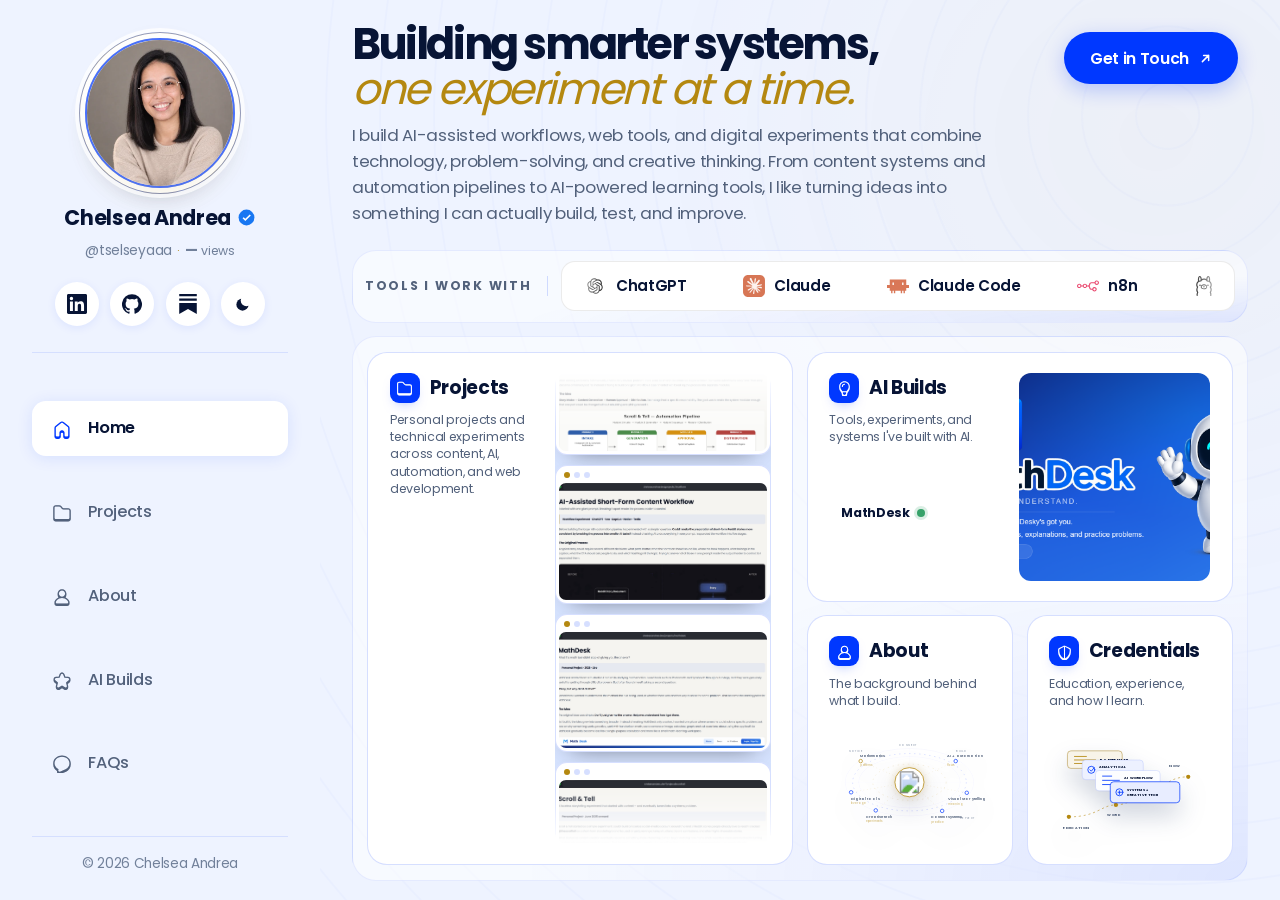
==== index.html @ 1cd8e9f7 "Polish portfolio motion, frame, and page-view counter" ====
<!DOCTYPE html>
<html lang="en" data-theme="light">
<head>
<meta charset="UTF-8" />
<meta name="viewport" content="width=device-width, initial-scale=1.0, viewport-fit=cover" />
<title>Chelsea Andrea Dominguez — AI Workflow Designer</title>
<meta name="description" content="AI Workflow Designer building AI workflows, n8n automation, content systems, and personal software projects." />
<meta name="author" content="Chelsea Andrea Dominguez" />
<link rel="canonical" href="https://tselseya.github.io/chelseaandrea-dominguez/" />
<meta property="og:title" content="Chelsea Andrea Dominguez — AI Workflow Designer" />
<meta property="og:description" content="AI workflows, n8n automation, content systems, and personal software projects by Chelsea Andrea Dominguez." />
<meta property="og:type" content="website" />
<meta property="og:url" content="https://tselseya.github.io/chelseaandrea-dominguez/" />
<meta property="og:site_name" content="Chelsea Andrea Dominguez" />
<meta property="og:image" content="https://tselseya.github.io/chelseaandrea-dominguez/preview.jpg" />
<meta property="og:image:alt" content="Chelsea Andrea Dominguez — AI Workflow Designer" />
<meta property="og:image:type" content="image/jpeg" />
<meta property="og:image:width" content="1200" />
<meta property="og:image:height" content="630" />
<meta name="twitter:card" content="summary_large_image" />
<meta name="twitter:title" content="Chelsea Andrea Dominguez — AI Workflow Designer" />
<meta name="twitter:description" content="AI workflows, n8n automation, content systems, and personal software projects by Chelsea Andrea Dominguez." />
<meta name="twitter:image" content="https://tselseya.github.io/chelseaandrea-dominguez/preview.jpg" />
<meta name="twitter:image:alt" content="Chelsea Andrea Dominguez — AI Workflow Designer" />
<link rel="icon" href="favicon.png" />
<link rel="apple-touch-icon" href="favicon.png" />

<script>
(function(){try{var t=localStorage.getItem('portfolio-theme');if(t==='dark'||t==='light'){document.documentElement.setAttribute('data-theme',t);}}catch(e){}})();
</script>

<script src="https://cdn.jsdelivr.net/npm/gsap@3.13.0/dist/gsap.min.js" async></script>

<style>
@font-face{font-family:'Poppins';font-style:normal;font-weight:400;font-display:swap;src:url('./fonts/Poppins-Regular.woff2')format('woff2'),url('https://cdn.jsdelivr.net/gh/Tselseya/chelseaandrea-dominguez@main/fonts/Poppins-Regular.woff2')format('woff2')}
@font-face{font-family:'Poppins';font-style:normal;font-weight:500;font-display:swap;src:url('./fonts/Poppins-Medium.woff2')format('woff2'),url('https://cdn.jsdelivr.net/gh/Tselseya/chelseaandrea-dominguez@main/fonts/Poppins-Medium.woff2')format('woff2')}
@font-face{font-family:'Poppins';font-style:normal;font-weight:600;font-display:swap;src:url('./fonts/Poppins-SemiBold.woff2')format('woff2'),url('https://cdn.jsdelivr.net/gh/Tselseya/chelseaandrea-dominguez@main/fonts/Poppins-SemiBold.woff2')format('woff2')}
@font-face{font-family:'Poppins';font-style:normal;font-weight:700;font-display:swap;src:url('./fonts/Poppins-Bold.woff2')format('woff2'),url('https://cdn.jsdelivr.net/gh/Tselseya/chelseaandrea-dominguez@main/fonts/Poppins-Bold.woff2')format('woff2')}

:root{
  --bg:#070b14;--surface:#0b1120;--surface2:#111c32;--surface3:#182238;
  --text:#edf0f6;--muted:rgba(237,240,246,.66);--dim:rgba(237,240,246,.42);
  --border:rgba(214,227,255,.18);--border-strong:rgba(214,227,255,.24);
  --accent:#0038ff;--accent2:#d4af37;--powder:#d6e3ff;
  --verified:#1877F2;
  --radius:20px;--ease:cubic-bezier(.22,1,.36,1);
  --chrome-bg:#1c1f26;--chrome-border:rgba(255,255,255,.08);
  --outer-bg:rgba(214,227,255,.028);--outer-border:rgba(214,227,255,.09);
  --sidebar-width:320px;
  --sidebar-divider:rgba(214,227,255,.10);
  --sidebar-active-bg:var(--surface3);
  --sidebar-active-shadow:0 2px 12px rgba(0,0,0,.35);
  --sidebar-icon-color:var(--muted);
  --social-btn-bg:var(--surface2);
  --social-btn-shadow:0 2px 8px rgba(0,0,0,.25);
  --card-hover-shadow:0 24px 60px -22px rgba(0,0,0,.6), 0 8px 24px -12px rgba(0,0,0,.4);
  --frame-tint:radial-gradient(ellipse 120% 95% at 100% 100%, rgba(0,56,255,.20), transparent 68%);
  --label-color:var(--powder);
}
[data-theme="light"]{
  --bg:#eef3ff;--surface:#fff;--surface2:#d6e3ff;--surface3:#e6ecff;
  --text:#071435;--muted:#52617b;--dim:#71809a;
  --border:rgba(0,56,255,.16);--border-strong:rgba(0,56,255,.24);
  --accent:#0038ff;--accent2:#b48810;
  --chrome-bg:#e8e8ec;--chrome-border:rgba(0,0,0,.08);
  --outer-bg:rgba(255,255,255,.55);--outer-border:rgba(0,56,255,.08);
  --sidebar-divider:rgba(0,56,255,.10);
  --sidebar-active-bg:#ffffff;
  --sidebar-active-shadow:0 2px 16px rgba(0,56,255,.10);
  --social-btn-bg:#ffffff;
  --social-btn-shadow:0 2px 10px rgba(0,56,255,.08);
  --card-hover-shadow:0 24px 60px -22px rgba(0,56,255,.22), 0 8px 24px -12px rgba(0,56,255,.12);
  --frame-tint:radial-gradient(ellipse 120% 95% at 100% 100%, rgba(0,56,255,.10), transparent 68%);
  --label-color:var(--accent2);
}
*{margin:0;padding:0;box-sizing:border-box}
html{font-size:16px;scroll-behavior:smooth}
body{font-family:'Poppins',system-ui,sans-serif;background:var(--bg);color:var(--text);line-height:1.6;display:flex;min-height:100dvh;overflow:hidden;letter-spacing:-.02em;font-size:1rem}

.slab__1{opacity:1}
.slab__2{opacity:.32}

@keyframes page-fadein { from { opacity: 0 } to { opacity: 1 } }
body { animation: page-fadein .22s cubic-bezier(.22,1,.36,1) both; }

::view-transition-old(root),::view-transition-new(root){animation:none;mix-blend-mode:normal}
::view-transition-old(root){z-index:1}
::view-transition-new(root){z-index:2}
html[data-theme-sweep]::view-transition-new(root){animation:theme-sweep 1.2s cubic-bezier(.55,0,.15,1) both}
@keyframes theme-sweep{
  from{clip-path:circle(0px at var(--sweep-x,50%) var(--sweep-y,50%))}
  to{clip-path:circle(var(--sweep-r,150vmax) at var(--sweep-x,50%) var(--sweep-y,50%))}
}

.cursor-ring{position:fixed;top:0;left:0;width:36px;height:36px;display:block;border:1.5px solid #fff;border-radius:50%;background:transparent!important;mix-blend-mode:difference;pointer-events:none;z-index:9999;opacity:0;will-change:transform}
@media (hover:none),(pointer:coarse){.cursor-ring{display:none!important}}

[data-reveal]{opacity:0;transform:translateY(14px);transition:opacity .38s cubic-bezier(.22,1,.36,1),transform .38s cubic-bezier(.22,1,.36,1)}
[data-reveal].is-revealed{opacity:1;transform:none}

.outer-frame--page{position:relative}
.outer-frame--page::before,
.outer-frame--page::after{
  content:"";
  position:absolute;
  left:0;right:0;
  height:90px;
  pointer-events:none;
  z-index:8;
  opacity:0;
  transition:opacity .12s ease;
}
.outer-frame--page::before{
  top:1px;
  background:linear-gradient(to bottom, var(--bg) 0%, var(--bg) 22%, color-mix(in srgb, var(--bg) 70%, transparent) 60%, transparent 100%);
}
.outer-frame--page::after{
  bottom:1px;
  background:linear-gradient(to top, var(--bg) 0%, var(--bg) 22%, color-mix(in srgb, var(--bg) 70%, transparent) 60%, transparent 100%);
}
.outer-frame--page.has-top-fade::before{opacity:1}
.outer-frame--page.has-bottom-fade::after{opacity:1}

.bento__card:hover .bento__icon{transform:translateY(-2px) rotate(-4deg)}
.bento__arrow{position:absolute;top:14px;right:16px;color:var(--accent2);opacity:0;transform:translate(-4px,4px);transition:opacity .18s var(--ease),transform .45s cubic-bezier(.34,1.56,.64,1);pointer-events:none;z-index:2}
.bento__card:hover .bento__arrow{opacity:1;transform:none}

.ricon__whole{transform-box:fill-box;transform-origin:center;transition:transform .3s cubic-bezier(.34,1.56,.64,1)}
.sidebar-nav a:hover .ricon__whole{transform:translateY(-1.5px) rotate(-6deg) scale(1.08)}

.tg{display:block;overflow:hidden;transform:rotate(0);transition:transform .6s cubic-bezier(.34,1.56,.64,1)}
.tg__cut,.tg__disc,.tg__rays{transform-box:fill-box;transform-origin:center;transition:transform .6s cubic-bezier(.34,1.56,.64,1),opacity .3s var(--ease)}
.tg__cut{fill:var(--tg-bg,var(--surface));transform:translate(4.5px,-4.5px)}
.tg__rays{opacity:0;transform:rotate(-60deg) scale(.55)}
.tg[data-theme="dark"]{transform:rotate(90deg)}
.tg[data-theme="dark"] .tg__cut{transform:translate(16px,-16px)}
.tg[data-theme="dark"] .tg__disc{transform:scale(.66)}
.tg[data-theme="dark"] .tg__rays{opacity:1;transform:none}
.theme-toggle{--tg-bg:var(--surface)}

@keyframes marquee{from{transform:translateX(0)}to{transform:translateX(-50%)}}
@keyframes bento-drift-up{from{transform:translateY(0)}to{transform:translateY(-50%)}}
@keyframes galleryLTR{from{transform:translateX(calc(-50% - 1rem))}to{transform:translateX(0)}}

.bento__reel{overflow:hidden;border-radius:14px;-webkit-mask-image:linear-gradient(to bottom,transparent,#000 12%,#000 88%,transparent);mask-image:linear-gradient(to bottom,transparent,#000 12%,#000 88%,transparent)}
.bento__reel-track{display:flex;flex-direction:column;gap:10px;animation:bento-drift-up 22s linear infinite;animation-play-state:paused}
.bento__card:hover .bento__reel-track{animation-play-state:running}
.bento__shot{display:block;flex:none;padding:18px 4px 4px;border-radius:12px;overflow:hidden;position:relative;background:var(--surface);box-shadow:inset 0 0 0 1px var(--border),0 10px 24px -16px rgba(0,0,0,.6)}
.bento__shot::before{content:"";position:absolute;top:7px;left:9px;width:6px;height:6px;border-radius:50%;background:var(--accent2);box-shadow:10px 0 0 var(--border),20px 0 0 var(--border)}
.bento__shot img{display:block;width:100%;aspect-ratio:16/9;object-fit:cover;object-position:top;border-radius:7px}

.modal-browser-chrome{height:46px;display:flex;align-items:center;gap:12px;padding:0 12px 0 14px;background:var(--chrome-bg);border-bottom:1px solid var(--chrome-border);flex:0 0 auto}
.modal-traffic{display:flex;gap:8px;flex:0 0 auto}
.modal-traffic i{width:12px;height:12px;border-radius:50%;display:block;box-shadow:inset 0 0 0 1px rgba(0,0,0,.1)}
.modal-traffic i:nth-child(1){background:#ff5f57}
.modal-traffic i:nth-child(2){background:#febc2e}
.modal-traffic i:nth-child(3){background:#28c840}
.modal-url{flex:1 1 auto;min-width:0;padding:6px 18px;background:rgba(0,0,0,.05);border:1px solid var(--chrome-border);border-radius:8px;font-size:.86rem;color:var(--muted);text-align:center;white-space:nowrap;overflow:hidden;text-overflow:ellipsis;font-weight:500}
[data-theme="dark"] .modal-url{background:rgba(255,255,255,.06)}
.modal-external-btn,.modal-close--chrome{flex:0 0 auto;width:32px;height:32px;border-radius:50%;background:transparent;border:1px solid transparent;color:var(--muted);display:grid;place-items:center;cursor:pointer;padding:0;text-decoration:none;transition:background .2s var(--ease),transform .25s var(--ease),border-color .2s,color .2s}
.modal-external-btn:hover,.modal-close--chrome:hover{background:rgba(0,0,0,.08);color:var(--text);border-color:rgba(0,0,0,.08)}
[data-theme="dark"] .modal-external-btn:hover,[data-theme="dark"] .modal-close--chrome:hover{background:rgba(255,255,255,.08);color:var(--text);border-color:rgba(255,255,255,.08)}
.modal-external-btn svg,.modal-close--chrome svg{width:14px;height:14px;stroke:currentColor;stroke-width:2.2;fill:none;stroke-linecap:round;stroke-linejoin:round}
.modal-external-btn[hidden]{display:none}

.modal-close--floating{position:fixed;top:clamp(20px,2.4vw,40px);right:clamp(20px,2.4vw,40px);width:52px;height:52px;border-radius:50%;background:rgba(28,32,44,.85);border:1px solid rgba(255,255,255,.14);color:#fff;display:none;place-items:center;z-index:1002;cursor:pointer;backdrop-filter:blur(10px);-webkit-backdrop-filter:blur(10px);transition:background .25s,transform .25s var(--ease),border-color .25s;padding:0}
.modal-close--floating:hover{background:rgba(40,46,62,.95);transform:scale(1.06);border-color:rgba(255,255,255,.24)}
.modal-close--floating svg{width:22px;height:22px;stroke:currentColor;stroke-width:2.2;fill:none;stroke-linecap:round}
.modal-overlay.gallery-mode .modal-close--floating{display:grid}

.projects-hint{position:absolute;top:0;left:50%;transform:translate(-50%,-50%);z-index:3;display:inline-flex;align-items:center;gap:6px;padding:6px 14px 6px 10px;border-radius:999px;font-size:.72rem;font-weight:700;letter-spacing:.14em;text-transform:uppercase;color:var(--text);background:var(--surface);border:1px solid var(--border);box-shadow:0 8px 20px -12px rgba(0,0,0,.6),0 0 0 6px var(--bg);white-space:nowrap;pointer-events:none}
.projects-hint::before{content:"";width:8px;height:8px;border-radius:50%;background:var(--accent2);box-shadow:0 0 8px rgba(212,175,55,.6)}

@media (prefers-reduced-motion:reduce){
  *,*::before,*::after{animation-duration:.01ms!important;animation-iteration-count:1!important;transition-duration:.01ms!important}
  body{animation:none;opacity:1}
  [data-reveal]{opacity:1;transform:none}
  .cursor-ring{display:none!important}
  .bento__reel-track,.tools-marquee__track,.gallery-track{animation:none!important}
}
:root[data-perf="mid"] *,:root[data-perf="low"] *,
:root[data-perf="mid"] *::before,:root[data-perf="low"] *::before,
:root[data-perf="mid"] *::after,:root[data-perf="low"] *::after{backdrop-filter:none!important;-webkit-backdrop-filter:none!important}
:root[data-perf="low"] .cursor-ring{display:none!important}
:root[data-perf="low"] .bento__reel-track,
:root[data-perf="low"] .tools-marquee__track,
:root[data-perf="low"] .gallery-track{animation:none!important}

.sidebar{position:fixed;top:0;left:0;width:var(--sidebar-width);height:100dvh;padding:2.4rem 2rem 1.6rem;display:flex;flex-direction:column;z-index:100}
.sidebar-top{display:flex;flex-direction:column;align-items:stretch;flex:0 0 auto}
.sidebar-brand{display:flex;flex-direction:column;align-items:center;text-align:center;margin-bottom:1.4rem}
.sidebar-avatar{position:relative;width:150px;height:150px;border-radius:0;overflow:visible;background:none;display:grid;place-items:center;margin:0 0 .8rem;flex-shrink:0}
.sidebar-avatar .avatar-fallback{position:absolute;inset:0;display:grid;place-items:center;z-index:0;font-weight:800;color:var(--powder);font-size:2.2rem;background:linear-gradient(145deg,var(--accent),#001b91);border-radius:50%;opacity:.35}
.sidebar-avatar img{position:relative;z-index:1;width:100%;height:100%;object-fit:cover;object-position:center top;display:block;border-radius:50%;-webkit-mask-image:radial-gradient(circle at 50% 35%,#000 55%,transparent 92%);mask-image:radial-gradient(circle at 50% 35%,#000 55%,transparent 92%)}
.sidebar-brand-text{display:flex;flex-direction:column;align-items:center;gap:.2rem}
.sidebar-name{font-size:1.3rem;font-weight:700;color:var(--text);display:inline-flex;align-items:center;gap:.35rem}
.sidebar-meta{display:block;font-size:.92rem;color:var(--dim);margin-top:.2rem}
.verified-badge{width:19px;height:19px;display:inline-block;vertical-align:-2px;flex-shrink:0}
.sidebar-social{display:flex;justify-content:center;align-items:center;gap:.7rem;margin-top:0;flex-wrap:wrap}
.sidebar-social a,.theme-toggle{color:var(--text);display:inline-flex;align-items:center;justify-content:center;width:44px;height:44px;border-radius:50%;background:var(--social-btn-bg);border:none;box-shadow:var(--social-btn-shadow);cursor:pointer;transition:transform .25s var(--ease),background .35s,box-shadow .35s,color .25s}
.sidebar-social a:hover,.theme-toggle:hover{transform:translateY(-3px);color:var(--accent);box-shadow:0 4px 14px rgba(0,56,255,.15)}
.account-icon{width:20px;height:20px;display:block}
.sidebar-divider{height:1px;background:var(--sidebar-divider);margin:1.6rem 0 1.2rem;border:none;width:100%}
.sidebar-nav{flex:1 1 auto;display:flex;flex-direction:column;min-height:0;padding:0}
.sidebar-nav ul{list-style:none;display:flex;flex-direction:column;justify-content:space-evenly;flex:1;min-height:0;gap:0;margin:0;padding:0}
.sidebar-nav a{display:flex;align-items:center;gap:.95rem;padding:.9rem 1.2rem;border-radius:14px;font-size:1.02rem;font-weight:500;color:var(--muted);text-decoration:none;cursor:pointer;transition:background .25s,color .25s,box-shadow .25s,transform .25s}
.sidebar-nav a:hover{color:var(--text);background:rgba(128,128,128,.06);transform:translateX(2px)}
.sidebar-nav a.active{background:var(--sidebar-active-bg);color:var(--text);box-shadow:var(--sidebar-active-shadow);font-weight:600}
.sidebar-nav a.active .nav-icon{color:var(--accent)}
.sidebar-nav .nav-icon{width:22px;height:22px;display:inline-flex;align-items:center;justify-content:center;flex-shrink:0;color:var(--sidebar-icon-color);transition:color .25s}
.sidebar-nav .nav-icon svg{width:20px;height:20px;display:block;fill:currentColor;stroke:none}
.sidebar-footer{flex:0 0 auto;font-size:.85rem;color:var(--dim);text-align:center;padding-top:1rem;border-top:1px solid var(--sidebar-divider);margin-top:1rem}

.main{margin-left:var(--sidebar-width);flex:1;height:100dvh;overflow:hidden;padding:1.4rem 2rem 1.2rem;display:flex;flex-direction:column;position:relative;background:var(--bg)}
.page{display:none;flex:1;min-height:0;overflow-y:auto;scrollbar-width:none}
.page::-webkit-scrollbar{display:none}
.page.active{display:block;animation:pageIn .5s var(--ease)}
@keyframes pageIn{from{opacity:0;transform:translateY(14px)}to{opacity:1;transform:none}}
.hero-cta{position:fixed;top:2rem;right:2.6rem;z-index:150;display:inline-flex;align-items:center;gap:.55rem;padding:.85rem 1.6rem;border-radius:999px;font-family:'Poppins',sans-serif;font-size:.98rem;font-weight:600;text-decoration:none;cursor:pointer;border:none;background:#ffffff;color:var(--accent);box-shadow:0 6px 20px rgba(0,0,0,.28);transition:transform .25s var(--ease),box-shadow .25s var(--ease)}
.hero-cta:hover{transform:translateY(-2px);box-shadow:0 10px 26px rgba(0,0,0,.35)}
[data-theme="light"] .hero-cta{background:var(--accent);color:#ffffff;box-shadow:0 6px 20px rgba(0,56,255,.24)}
.hero-cta svg{width:15px;height:15px;flex-shrink:0}
.hero-cta.hidden{display:none}

.outer-frame{background:var(--frame-tint),var(--outer-bg);border:1px solid var(--outer-border);border-radius:24px;padding:1rem 1.15rem;display:flex;flex-direction:column;min-height:0;flex:1 1 auto;overflow:hidden}

.page-home{display:none;flex-direction:column;height:100%;min-height:0;overflow:hidden;padding-bottom:0}
.page-home.active{display:flex}
.home-hero{flex:0 0 auto;padding:0 210px 0 0;margin-bottom:.85rem}
.home-hero .tagline{font-size:clamp(2.5rem,3.4vw,3.6rem);font-weight:700;line-height:1.02;letter-spacing:-.055em;margin-bottom:.7rem;max-width:820px}
.home-hero .tagline em{font-style:italic;color:var(--accent2);font-weight:400}
.home-hero .sub-line{font-size:1.05rem;color:var(--muted);font-weight:300;max-width:640px;line-height:1.55;margin-bottom:.6rem}

.outer-frame--tools{padding:.65rem .75rem;flex:0 0 auto;margin-bottom:.85rem}
.outer-frame--bento{flex:1 1 auto;padding:.9rem}
.tools-strip{display:flex;align-items:center;gap:.85rem}
.tools-label{flex:0 0 auto;font-size:.78rem;font-weight:700;letter-spacing:.14em;text-transform:uppercase;color:var(--muted);white-space:nowrap;padding-right:.95rem;border-right:1px solid var(--border)}
.tools-frame{flex:1 1 auto;min-width:0;border:1.5px solid rgba(0,0,0,.08);border-radius:14px;background:#ffffff;padding:12px 8px;overflow:hidden}
.tools-marquee{position:relative;overflow:hidden;-webkit-mask-image:linear-gradient(90deg,transparent 0,#000 6%,#000 94%,transparent 100%);mask-image:linear-gradient(90deg,transparent 0,#000 6%,#000 94%,transparent 100%)}
.tools-marquee__track{display:flex;align-items:center;gap:3.5rem;width:max-content;animation:marquee 55s linear infinite;padding:0 14px}
.tools-marquee:hover .tools-marquee__track{animation-play-state:paused}
.tools-marquee__item{display:inline-flex;align-items:center;gap:.6rem;flex-shrink:0;font-size:.95rem;font-weight:600;color:#071435;white-space:nowrap}
.tools-marquee__img{width:22px;height:22px;object-fit:contain;display:block}

.bento{display:grid;grid-template-columns:repeat(4,minmax(0,1fr));grid-template-rows:repeat(2,minmax(0,1fr));gap:.85rem;flex:1 1 auto;min-height:0}
.bento__card{background:var(--surface);border:1px solid var(--border);border-radius:var(--radius);padding:1.25rem 1.35rem;display:flex;flex-direction:column;cursor:pointer;text-decoration:none;color:inherit;overflow:hidden;position:relative;transition:transform .3s var(--ease),border-color .25s,background .35s,box-shadow .35s var(--ease)}
.bento__card:hover{transform:translateY(-4px);border-color:var(--accent);box-shadow:var(--card-hover-shadow)}
.bento__card--projects{grid-column:1/span 2;grid-row:1/span 2;display:grid;grid-template-columns:minmax(0,2fr) minmax(0,3fr);column-gap:1.35rem;align-items:stretch}
.bento__projects-text{position:relative;display:flex;flex-direction:column;align-items:flex-start;min-width:0}
.bento__card--projects .bento__arrow{top:0;right:0}
.bento__card--projects .bento__media{margin-top:0;height:100%;min-height:0;width:100%}

.bento__card--ai{grid-column:3/span 2;grid-row:1;display:grid;grid-template-columns:minmax(0,1fr) minmax(0,1.1fr);column-gap:1rem;align-items:stretch}
.bento__ai-text{display:flex;flex-direction:column;align-items:flex-start;min-width:0;z-index:2;height:100%}
.bento__ai-text .bento__desc{margin-bottom:0}
.bento__card--ai .live-product{position:static;margin-top:auto;margin-bottom:auto;align-self:flex-start;display:inline-flex;align-items:center;gap:7px;padding:6px 12px;border-radius:999px;background:rgba(7,11,20,.72);backdrop-filter:blur(8px);color:#fff;font-size:.78rem;font-weight:700}

.bento__card--about{grid-column:3;grid-row:2}
.bento__card--credentials{grid-column:4;grid-row:2}

.bento__label{display:flex;align-items:center;gap:.6rem;font-size:1.18rem;font-weight:700;color:var(--text);margin-bottom:.35rem}
.bento__icon{width:30px;height:30px;border-radius:9px;background:var(--accent);color:#ffffff;display:inline-flex;align-items:center;justify-content:center;flex-shrink:0;box-shadow:0 6px 14px -8px rgba(0,56,255,.55);transition:transform .45s cubic-bezier(.34,1.56,.64,1)}
.bento__icon svg{width:17px;height:17px;display:block;fill:currentColor}
.bento__desc{font-size:.78rem;color:var(--muted);font-weight:300;line-height:1.38;margin-top:.15rem}
.bento__media{flex:1 1 auto;min-height:0;margin-top:.85rem;border-radius:12px;overflow:hidden;background:var(--surface2);display:flex;align-items:center;justify-content:center}
.bento__media img{width:100%;height:100%;object-fit:cover;display:block}
.bento__card--ai .bento__media{margin:0;border-radius:12px;width:100%;height:100%;min-height:120px;background:var(--surface2);overflow:hidden}
.bento__card--ai .bento__media img{object-fit:cover;width:100%;height:100%}
[data-theme="light"] .live-product{background:rgba(255,255,255,.88);color:#071435}
.live-product span{width:8px;height:8px;border-radius:50%;background:#36a269;box-shadow:0 0 0 3px rgba(54,162,105,.18)}

.bento__card--about,
.bento__card--credentials{display:grid;grid-template-rows:auto auto minmax(0,1fr);align-content:stretch}
.bento__card--about .bento__media,
.bento__card--credentials .bento__media{min-height:0;height:auto;background:var(--surface2);position:relative;margin-top:.75rem}
.bento__card--about .bento__media::after,
.bento__card--credentials .bento__media::after{
  content:"";position:absolute;inset:0;pointer-events:none;
  background:
    radial-gradient(circle at 30% 40%, color-mix(in srgb, var(--accent) 10%, transparent), transparent 60%),
    radial-gradient(circle at 70% 60%, color-mix(in srgb, var(--accent2) 8%, transparent), transparent 60%);
}
.bento__card--about .bento__media,
.bento__card--credentials .bento__media{
  background:transparent;
  border:0;
  overflow:visible;
}
.bento__card--about .bento__media::before,
.bento__card--credentials .bento__media::before{
  content:"";display:none;
}
.bento__card--about .bento__media::after,
.bento__card--credentials .bento__media::after{display:none}

.bento__card--about .bento__media--about{display:block;position:relative;isolation:isolate;overflow:visible;padding:0;background:transparent;border:0}
.bento__card--about .bento__media--about::after{z-index:0}
.idea-constellation{position:absolute;inset:0;width:100%;height:100%;z-index:1;overflow:visible;color:var(--text)}
.idea-constellation{filter:drop-shadow(0 12px 13px rgba(0,25,80,.17))}
.idea-constellation__grid{fill:none;stroke:var(--border);stroke-width:.8;opacity:.42}
.idea-constellation__orbit{fill:none;stroke:var(--accent);stroke-width:1;stroke-dasharray:3 7;opacity:.28;transform-box:fill-box;transform-origin:center;transition:opacity .45s var(--ease),stroke-dashoffset .9s var(--ease)}
.idea-constellation__orbit--inner{stroke:var(--accent2);opacity:.22}
.idea-constellation__link{stroke:var(--accent2);stroke-width:1.1;stroke-dasharray:2 5;opacity:.16;transition:opacity .35s var(--ease),stroke-width .35s var(--ease)}
.idea-constellation__core{fill:var(--surface);stroke:var(--accent2);stroke-width:1.5;filter:drop-shadow(0 0 8px color-mix(in srgb,var(--accent2) 26%,transparent));transform-box:fill-box;transform-origin:center;transition:stroke-width .35s var(--ease)}
.idea-constellation__core-mark{fill:var(--accent2);opacity:.9}
.idea-constellation__core-logo{pointer-events:none}
.idea-constellation__node{cursor:default;transform-box:fill-box;transform-origin:center;transition:transform .45s var(--ease)}
.idea-constellation__node-dot{fill:var(--surface);stroke:var(--accent);stroke-width:1.35;transition:fill .3s var(--ease),stroke .3s var(--ease),r .3s var(--ease)}
.idea-constellation__node-label{fill:var(--muted);font-family:'Poppins',system-ui,sans-serif;font-size:7.5px;font-weight:600;letter-spacing:.02em;transition:fill .3s var(--ease),opacity .3s var(--ease)}
.idea-constellation__node-meta{fill:var(--accent2);font-family:'Poppins',system-ui,sans-serif;font-size:5.7px;font-weight:500;opacity:.55;transition:opacity .3s var(--ease)}
.idea-constellation__stage{fill:var(--dim);font-family:'Poppins',system-ui,sans-serif;font-size:5.8px;font-weight:600;letter-spacing:.14em;text-transform:uppercase;opacity:.55;transition:fill .3s var(--ease),opacity .3s var(--ease)}
.idea-constellation__hint{position:absolute;right:10px;bottom:8px;z-index:2;color:var(--dim);font-size:.58rem;letter-spacing:.06em;text-transform:uppercase;opacity:.72;transition:opacity .3s var(--ease)}
.bento__card--about:hover .idea-constellation__orbit{opacity:.58;stroke-dashoffset:-28}
.bento__card--about:hover .idea-constellation__link{opacity:.46}
.bento__card--about:hover .idea-constellation__core{stroke-width:2;animation:constellationCoreRotate 8s linear infinite}
.bento__card--about:hover .idea-constellation__hint{opacity:0}
.idea-constellation__node:hover,.idea-constellation__node.is-active{transform:scale(1.12)}
.idea-constellation__node:hover .idea-constellation__node-dot,.idea-constellation__node.is-active .idea-constellation__node-dot{fill:var(--accent);stroke:var(--powder);r:5}
.idea-constellation__node:hover .idea-constellation__node-label,.idea-constellation__node.is-active .idea-constellation__node-label{fill:var(--text)}
.idea-constellation__node:hover .idea-constellation__node-meta,.idea-constellation__node.is-active .idea-constellation__node-meta{opacity:1}
.idea-constellation__node[data-stage="notice"] .idea-constellation__node-dot{stroke:var(--accent2)}
.bento__card--about.is-constellation-active .idea-constellation__node[data-node="mathematics"]{animation:constellationFloat 3.4s ease-in-out infinite}
.bento__card--about.is-constellation-active .idea-constellation__node[data-node="ai"]{animation:constellationFloat 3.8s .15s ease-in-out infinite}
.bento__card--about.is-constellation-active .idea-constellation__node[data-node="tools"]{animation:constellationFloat 4.1s .28s ease-in-out infinite}
.bento__card--about.is-constellation-active .idea-constellation__node[data-node="storytelling"]{animation:constellationFloat 3.6s .42s ease-in-out infinite}
.bento__card--about.is-constellation-active .idea-constellation__node[data-node="creative"]{animation:constellationFloat 4.4s .2s ease-in-out infinite}
.bento__card--about.is-constellation-active .idea-constellation__node[data-node="content"]{animation:constellationFloat 3.9s .34s ease-in-out infinite}
@keyframes constellationFloat{0%,100%{translate:0 0}50%{translate:0 -2px}}
@keyframes constellationCoreRotate{from{transform:perspective(320px) rotateY(0deg)}to{transform:perspective(320px) rotateY(360deg)}}
@media(prefers-reduced-motion:reduce){.bento__card--about.is-constellation-active .idea-constellation__node{animation:none!important}.idea-constellation__orbit{transition:none}.bento__card--about:hover .idea-constellation__core{animation:none!important}}

.credentials-stack{position:absolute;inset:4% 2% 0;width:96%;height:96%;overflow:visible;filter:drop-shadow(0 13px 12px rgba(0,25,80,.18));transform-origin:50% 72%;transition:transform .65s var(--ease),filter .65s var(--ease)}
.credentials-stack__line{fill:none;stroke:var(--accent2);stroke-width:1.25;stroke-dasharray:3 4;opacity:.62}
.credentials-stack__stage{fill:var(--accent2);font-family:'Poppins',system-ui,sans-serif;font-size:5.1px;font-weight:700;letter-spacing:.1em}
.credentials-stack__stage text{fill:var(--muted)}
.credentials-stack__tag{transform-box:fill-box;transform-origin:center;transition:transform .55s var(--ease),opacity .45s var(--ease)}
.credentials-stack__tag--gold{transform:translate(22px,26px)}
.credentials-stack__tag--blue{transform:translate(43px,39px)}
.credentials-stack__tag--ink{transform:translate(62px,54px)}
.credentials-stack__tag--current{transform:translate(83px,70px)}
.credentials-stack__tag rect{fill:var(--surface);stroke:var(--border);stroke-width:1}
.credentials-stack__tag path,.credentials-stack__tag circle{fill:none;stroke:var(--accent);stroke-width:1.2;stroke-linecap:round;stroke-linejoin:round}
.credentials-stack__tag text{fill:var(--text);font-family:'Poppins',system-ui,sans-serif;font-size:5.1px;font-weight:700;letter-spacing:.02em}
.credentials-stack__tag--gold rect{stroke:color-mix(in srgb,var(--accent2) 62%,var(--border));fill:color-mix(in srgb,var(--accent2) 9%,var(--surface))}
.credentials-stack__tag--gold path{stroke:var(--accent2)}
.credentials-stack__tag--blue rect{fill:color-mix(in srgb,var(--accent) 7%,var(--surface))}
.credentials-stack__tag--ink rect{fill:color-mix(in srgb,var(--powder) 8%,var(--surface))}
.credentials-stack__tag--current rect{stroke:var(--accent);fill:color-mix(in srgb,var(--accent) 9%,var(--surface))}
.bento__card--credentials:hover .credentials-stack{transform:perspective(500px) rotateX(5deg) rotateY(-5deg) translateY(-3px);filter:drop-shadow(0 18px 15px rgba(0,25,80,.25))}
.bento__card--credentials:hover .credentials-stack__tag--gold{transform:translate(0px,6px) rotate(-9deg)}
.bento__card--credentials:hover .credentials-stack__tag--blue{transform:translate(33px,29px) rotate(-3deg)}
.bento__card--credentials:hover .credentials-stack__tag--ink{transform:translate(70px,61px) rotate(3deg)}
.bento__card--credentials:hover .credentials-stack__tag--current{transform:translate(105px,84px) rotate(9deg)}
@media(prefers-reduced-motion:reduce){.bento__card--credentials:hover .credentials-stack,.bento__card--credentials:hover .credentials-stack__tag{transform:none!important;transition:none}}

.section-label{font-size:.82rem;font-weight:700;letter-spacing:.18em;text-transform:uppercase;color:var(--label-color);margin-bottom:.45rem}
.section-title{font-size:clamp(2.4rem,3.8vw,3.6rem);font-weight:700;line-height:1.02;letter-spacing:-.05em;margin-bottom:.7rem}
.section-title em{font-style:italic;color:var(--accent2);font-weight:400}
.section-desc{font-size:1rem;color:var(--muted);max-width:720px;margin-bottom:1rem;font-weight:300;line-height:1.55}

.page-projects{display:none;flex-direction:column;height:100%;min-height:0;overflow:hidden}
.page-projects.active{display:flex;animation:pageIn .5s var(--ease)}
.projects-head{flex:0 0 auto;padding-right:210px}
.projects-head .section-title{margin-bottom:.4rem}
.projects-head .section-desc{margin-bottom:.7rem}
.outer-frame--filter{padding:.65rem .75rem;flex:0 0 auto;margin-bottom:1.6rem}
.filter-bar{display:flex;align-items:center;gap:.85rem;min-height:44px}
.filter-title{flex:0 0 auto;font-size:.78rem;font-weight:700;letter-spacing:.14em;text-transform:uppercase;color:var(--muted);white-space:nowrap;padding-right:.95rem;border-right:1px solid var(--border)}
.filter-chips{flex:1 1 auto;min-width:0;display:flex;gap:.4rem;align-items:center;overflow-x:auto;scrollbar-width:none;-ms-overflow-style:none}
.filter-chips::-webkit-scrollbar{display:none}
.filter-chip{border:1px solid var(--border);background:transparent;color:var(--muted);border-radius:999px;padding:.35rem .85rem;font-family:'Poppins',sans-serif;font-size:.78rem;font-weight:500;cursor:pointer;transition:all .2s var(--ease);white-space:nowrap;flex-shrink:0;line-height:1.4}
.filter-chip:hover,.filter-chip.active{background:var(--accent);border-color:var(--accent);color:#fff}
.outer-frame--grid{flex:1 1 auto;padding:2rem .9rem .9rem;overflow:visible;position:relative}
.projects-grid{display:grid;grid-template-columns:1.15fr 1fr .95fr;grid-template-rows:1fr 1fr;grid-auto-flow:dense;gap:.85rem;min-height:0;height:100%}
.project-card{background:var(--surface);border:1px solid var(--border);border-radius:var(--radius);padding:1.15rem;cursor:pointer;color:var(--text);display:flex;flex-direction:column;justify-content:flex-end;min-height:0;position:relative;overflow:hidden;isolation:isolate;transition:transform .3s var(--ease),border-color .25s,background .35s,box-shadow .35s var(--ease);--banner-h:140px}
.project-card[data-tall="true"]{grid-row:span 2;--banner-h:230px}
.project-card:hover{transform:translateY(-4px);border-color:var(--accent);box-shadow:var(--card-hover-shadow)}
.project-card h3{font-size:clamp(1.15rem,1.5vw,1.4rem);font-weight:700;line-height:1.2;margin-bottom:.4rem;color:var(--text);position:relative;z-index:1}
.project-card .subtitle{font-size:.88rem;color:var(--muted);font-weight:300;line-height:1.5;position:relative;z-index:1;display:-webkit-box;-webkit-line-clamp:3;-webkit-box-orient:vertical;overflow:hidden}
.project-tags{display:flex;flex-wrap:wrap;gap:.35rem;margin-bottom:.55rem;position:relative;z-index:1}
.tag{font-size:.68rem;font-weight:600;letter-spacing:.06em;padding:.18rem .62rem;border:1px solid var(--border);border-radius:999px;color:var(--muted);text-transform:uppercase;background:var(--surface)}
.tag-live{background:rgba(212,175,55,.12);border-color:var(--accent2);color:var(--accent2)}
.tag-smm{border-color:var(--accent);color:var(--accent)}
.tag-video{border-color:#d4a373;color:#d4a373}
.tag-ai{border-color:#a3b18a;color:#a3b18a}
.project-banner{margin:-1.15rem -1.15rem .85rem;height:var(--banner-h);flex:0 0 var(--banner-h);position:relative;overflow:hidden;background:var(--surface2);border-radius:var(--radius) var(--radius) 0 0}
.project-banner-track{display:flex;flex-direction:column;width:100%;height:100%}
.project-banner-track img{width:100%;height:100%;flex:0 0 100%;object-fit:cover;object-position:center;display:block}
.project-banner--contain{background:#070711}
.project-banner--contain-light{background:#fff}
.project-banner--contain-light .project-banner-track img{object-fit:contain;padding:14px 24px;background:#fff}
.project-banner--contain .project-banner-track img{object-fit:contain;padding:14px 24px;background:#070711}

.page-scrolled.active{display:flex;flex-direction:column;height:100%;min-height:0}
.page-scrolled .outer-frame--page{flex:1 1 auto;min-height:0;padding:0;overflow:hidden;position:relative}
.page-scrolled .outer-frame--page-inner{height:100%;overflow-y:auto;padding:2rem 2.25rem;scrollbar-width:none}
.page-scrolled .outer-frame--page-inner::-webkit-scrollbar{display:none}

.cred-section-title{font-size:1.4rem;font-weight:700;margin:2.2rem 0 .4rem;letter-spacing:-.02em}
.cred-section-desc{font-size:.95rem;color:var(--muted);font-weight:300;margin-bottom:1rem;max-width:780px;line-height:1.6}
.cred-education-card{background:var(--surface);border:1px solid var(--border);border-radius:var(--radius);padding:1.6rem 1.8rem;margin-top:.9rem}
.cred-education-card h4{font-size:1.15rem;font-weight:700;margin-bottom:.2rem;color:var(--text)}
.cred-sub{font-size:.95rem;color:var(--accent2);font-weight:600;margin-bottom:.25rem}
.cred-meta{font-size:.82rem;color:var(--dim);margin-bottom:0}
.cred-education-card p{margin-bottom:.55rem}
.cred-education-card p:last-of-type{font-size:.85rem;color:var(--muted);margin-top:.9rem;padding-top:.8rem;border-top:1px solid var(--border)}
.cred-two-col{display:grid;grid-template-columns:minmax(0,1.5fr) minmax(0,1fr);gap:2rem;margin-top:2rem;align-items:start}
.cred-left,.cred-right{min-width:0}
.cred-left .cred-section-title,.cred-right .cred-section-title{margin-top:0}
.cred-exp-card{background:var(--surface);border:1px solid var(--border);border-radius:var(--radius);padding:1.5rem 1.7rem;margin-bottom:1rem;transition:transform .3s var(--ease),border-color .25s,box-shadow .35s var(--ease)}
.cred-exp-card:hover{transform:translateY(-4px);border-color:var(--accent);box-shadow:var(--card-hover-shadow)}
.cred-exp-tag{font-size:.7rem;font-weight:700;letter-spacing:.14em;text-transform:uppercase;color:var(--accent2);margin-bottom:.6rem}
.cred-exp-card h4{font-size:1.1rem;font-weight:700;margin-bottom:.2rem;color:var(--text)}
.cred-exp-company{font-size:.9rem;color:var(--accent2);font-weight:600;margin-bottom:.15rem}
.cred-exp-meta{font-size:.82rem;color:var(--dim);margin-bottom:.85rem}
.cred-exp-card p{font-size:.88rem;color:var(--muted);font-weight:300;line-height:1.65;margin:0}
.cred-exp-list{list-style:none;padding:0;margin:.75rem 0 0}
.cred-exp-list li{font-size:.85rem;color:var(--muted);font-weight:300;padding-left:1.1rem;position:relative;margin-bottom:.32rem;line-height:1.55}
.cred-exp-list li::before{content:"→";position:absolute;left:0;color:var(--accent2);font-size:.85rem}
.cred-exp-tools{font-size:.82rem;color:var(--dim);padding-top:.75rem;border-top:1px solid var(--border);margin-top:.85rem !important}
.cred-exp-tools strong{color:var(--muted);font-weight:500}
.cred-subhead-inline{font-size:.88rem;font-weight:500;color:var(--text);margin:.85rem 0 .35rem !important}

.cert-group{margin-bottom:1.5rem}
.cert-group h4{font-size:.76rem;font-weight:700;letter-spacing:.14em;text-transform:uppercase;color:var(--label-color);margin-bottom:.6rem}
.cert-row{display:grid;grid-template-columns:auto 1fr auto;gap:.85rem;align-items:center;padding:.75rem .9rem;background:var(--surface);border:1px solid var(--border);border-radius:14px;text-decoration:none;color:inherit;margin-bottom:.45rem;transition:transform .25s var(--ease),border-color .25s,box-shadow .35s var(--ease)}
a.cert-row:hover{border-color:var(--accent);transform:translateX(3px);box-shadow:var(--card-hover-shadow)}
div.cert-row{cursor:default}
.cert-badge{width:44px;height:44px;flex:0 0 44px;border-radius:0;object-fit:contain;object-position:center;background:transparent;padding:0;display:block}
.cert-badge[src*="efset"]{background:#fff;border-radius:8px;padding:5px}
.cert-body{min-width:0}
.cert-name{font-size:.9rem;font-weight:600;color:var(--text);line-height:1.3;margin-bottom:.15rem}
.cert-meta{font-size:.75rem;color:var(--dim)}
.cert-num{font-size:.75rem;font-weight:700;color:var(--dim);font-variant-numeric:tabular-nums;flex-shrink:0}
a.cert-row:hover .cert-num{color:var(--accent)}

.cred-explore-grid{display:grid;grid-template-columns:repeat(2,minmax(0,1fr));gap:.85rem;margin-top:.9rem}
.cred-explore-card{background:var(--surface);border:1px solid var(--border);border-radius:14px;padding:1.2rem 1.4rem;transition:transform .3s var(--ease),border-color .25s,box-shadow .35s var(--ease)}
.cred-explore-card:hover{transform:translateY(-4px);border-color:var(--accent);box-shadow:var(--card-hover-shadow)}
.cred-explore-card h4{font-size:.95rem;font-weight:700;color:var(--accent2);margin-bottom:.35rem}
.cred-explore-card p{font-size:.86rem;color:var(--muted);font-weight:300;line-height:1.6;margin:0}

.aib-section-title{font-size:.78rem;font-weight:700;letter-spacing:.18em;text-transform:uppercase;color:var(--label-color);margin:2rem 0 1rem}
.aib-grid-3{display:grid;grid-template-columns:repeat(3,minmax(0,1fr));gap:1rem;margin-top:1rem}
.aib-card{background:var(--surface);border:1px solid var(--border);border-radius:var(--radius);overflow:hidden;display:flex;flex-direction:column;transition:transform .3s var(--ease),border-color .25s,box-shadow .35s var(--ease);color:inherit}
.aib-card:hover{transform:translateY(-4px);border-color:var(--accent);box-shadow:var(--card-hover-shadow)}
.aib-card-visual{position:relative;aspect-ratio:16/10;background:var(--surface2);overflow:hidden;flex:0 0 auto}
.aib-card-visual img{width:100%;height:100%;object-fit:cover;display:block}
.aib-card-visual--multi{display:grid;grid-template-columns:1fr 1fr;gap:2px}
.aib-card-visual--multi img{aspect-ratio:auto;height:100%;object-fit:cover}
.aib-card-badge{position:absolute;top:12px;right:12px;padding:4px 10px;border-radius:999px;background:#22c55e;color:#fff;font-size:.66rem;font-weight:800;letter-spacing:.14em;text-transform:uppercase;box-shadow:0 4px 12px rgba(34,197,94,.4);z-index:2;font-family:'Poppins',sans-serif}
.aib-card-body{padding:1.2rem 1.35rem 1.35rem;display:flex;flex-direction:column;flex:1;min-height:0}
.aib-card-tag{display:inline-block;font-size:.66rem;font-weight:700;letter-spacing:.14em;text-transform:uppercase;color:var(--accent2);margin-bottom:.5rem}
.aib-card-title{font-size:1.12rem;font-weight:700;margin-bottom:.35rem;color:var(--text);letter-spacing:-.02em}
.aib-card-tagline{font-size:.86rem;color:var(--text);font-weight:500;margin-bottom:.5rem;line-height:1.4}
.aib-card-desc{font-size:.82rem;color:var(--muted);font-weight:300;line-height:1.55;margin-bottom:1rem}
.aib-card-meta{display:flex;flex-wrap:wrap;gap:.3rem;margin-top:auto}
.aib-card-meta span{font-size:.66rem;font-weight:600;letter-spacing:.06em;padding:.2rem .55rem;border:1px solid var(--border);border-radius:999px;color:var(--muted);text-transform:uppercase;background:var(--surface2)}
.aib-card-cta{display:inline-flex;align-items:center;gap:.4rem;margin-top:1rem;padding:.6rem 1.2rem;border-radius:999px;font-family:'Poppins',sans-serif;font-size:.82rem;font-weight:600;text-decoration:none;cursor:pointer;border:none;background:#ffffff;color:var(--accent);box-shadow:0 4px 14px rgba(0,0,0,.2);transition:transform .25s var(--ease),box-shadow .25s var(--ease);align-self:flex-start;width:fit-content}
.aib-card-cta:hover{transform:translateY(-2px);box-shadow:0 8px 22px rgba(0,0,0,.3)}
[data-theme="light"] .aib-card-cta{background:var(--accent);color:#ffffff;box-shadow:0 4px 14px rgba(0,56,255,.2)}
[data-theme="light"] .aib-card-cta:hover{box-shadow:0 8px 22px rgba(0,56,255,.3)}
.aib-card-socials{display:flex;gap:.5rem;margin-top:1rem;flex-wrap:wrap}
.aib-card-socials a{display:inline-flex;align-items:center;justify-content:center;width:36px;height:36px;border-radius:50%;background:var(--surface2);color:var(--text);text-decoration:none;transition:transform .25s var(--ease),background .25s,color .25s,box-shadow .25s}
.aib-card-socials a:hover{transform:translateY(-3px);color:var(--accent);background:var(--surface);box-shadow:0 4px 14px rgba(0,56,255,.2)}
.aib-card-socials svg{width:16px;height:16px;display:block;fill:currentColor}

.contact-grid{display:grid;grid-template-columns:minmax(0,.92fr) minmax(0,1.08fr);gap:2rem;align-items:stretch;margin-top:1rem}
@media(min-width:901px){
  #page-contact .outer-frame--page-inner{display:flex;flex-direction:column}
  #page-contact .contact-grid{flex:1 0 auto;min-height:0}
}
.contact-faq{position:relative;display:flex;flex-direction:column;min-height:0}
.contact-faq__card{
  background:#070b14;
  border:1px solid rgba(255,255,255,.08);
  border-radius:24px;
  padding:1.75rem 1.6rem 1.35rem;
  color:#edf0f6;
  display:flex;
  flex-direction:column;
  gap:1rem;
  flex:1 1 auto;
  min-height:0;
  box-shadow:0 30px 60px -30px rgba(0,0,0,.55);
}
.contact-faq__eyebrow{font-size:.72rem;font-weight:700;letter-spacing:.2em;text-transform:uppercase;color:#6b8cff}
.contact-faq__title{font-size:clamp(1.45rem,2vw,1.9rem);font-weight:700;line-height:1.15;letter-spacing:-.02em;margin:0;color:#ffffff}
.contact-faq__title span{display:block;font-weight:400;color:rgba(237,240,246,.55);font-size:.82em;margin-top:.35rem}
.contact-faq__list{list-style:none;padding:0;margin:.35rem 0 0;display:flex;flex-direction:column;border-top:1px solid rgba(255,255,255,.08)}
.contact-faq__item{border-bottom:1px solid rgba(255,255,255,.08)}
.contact-faq__summary{list-style:none;cursor:pointer;display:grid;grid-template-columns:auto 1fr auto;gap:.85rem;align-items:center;padding:.9rem 0}
.contact-faq__summary::-webkit-details-marker{display:none}
.contact-faq__num{font-size:.72rem;font-weight:700;letter-spacing:.08em;color:#6b8cff;font-variant-numeric:tabular-nums}
.contact-faq__q{font-size:.94rem;font-weight:600;color:#edf0f6;line-height:1.35;margin:0}
.contact-faq__chev{color:rgba(237,240,246,.5);transition:transform .3s cubic-bezier(.22,1,.36,1)}
details[open] .contact-faq__chev{transform:rotate(180deg);color:#6b8cff}
.contact-faq__a{padding:0 0 .9rem 1.65rem;font-size:.88rem;line-height:1.6;color:rgba(237,240,246,.6);font-weight:300;margin:0}
.contact-right{display:flex;flex-direction:column;gap:.4rem}
.contact-right .section-title{margin-bottom:.65rem}
.contact-right .section-desc{margin-bottom:1.4rem;max-width:560px}
.contact-stack{display:flex;flex-direction:column;gap:.85rem}
.contact-row{display:flex;align-items:center;gap:1.1rem;padding:1rem 1.6rem;border:1px solid var(--border);border-radius:999px;background:var(--surface);color:var(--text);text-decoration:none;font-size:1rem;font-weight:500;transition:border-color .25s,transform .25s var(--ease),color .25s,box-shadow .35s var(--ease)}
.contact-row:hover{border-color:var(--accent);transform:translateX(6px);color:var(--powder);box-shadow:var(--card-hover-shadow)}
.contact-row__icon{width:44px;height:44px;border-radius:50%;background:var(--surface2);display:grid;place-items:center;flex-shrink:0;color:var(--accent)}
.contact-row__icon svg{width:20px;height:20px;display:block}
.contact-row__label{flex:1;overflow:hidden;text-overflow:ellipsis;white-space:nowrap}
.contact-row__arrow{color:var(--dim);font-size:1rem;transition:transform .25s var(--ease),color .25s}
.contact-row:hover .contact-row__arrow{color:var(--accent);transform:translateX(3px)}

.modal-overlay{display:none;position:fixed;inset:0;background:rgba(4,7,15,.82);backdrop-filter:blur(14px);z-index:1000;align-items:stretch;justify-content:stretch;padding:clamp(36px,3.6vw,60px);overflow:hidden;animation:fadeIn .3s ease}
.modal-overlay.active{display:flex}
@keyframes fadeIn{from{opacity:0}to{opacity:1}}
.modal-content{background:#f5f4f0;border:1px solid var(--chrome-border);width:100%;height:100%;border-radius:14px;overflow:hidden;position:relative;display:flex;flex-direction:column;box-shadow:0 50px 100px -30px rgba(0,0,0,.65);animation:modalIn .45s var(--ease)}
@keyframes modalIn{from{opacity:0;transform:translateY(20px) scale(.98)}to{opacity:1;transform:none}}
.modal-article{flex:1 1 auto;min-height:0;padding:2.8rem 3.2rem 3.2rem;overflow-y:auto;background:#f5f4f0;color:#1a1a1a;scrollbar-width:thin;scrollbar-color:rgba(0,0,0,.2) transparent}
.modal-article::-webkit-scrollbar{width:8px}
.modal-article::-webkit-scrollbar-thumb{background:rgba(0,0,0,.2);border-radius:4px}
.modal-title{font-size:clamp(1.9rem,2.6vw,2.5rem);font-weight:700;line-height:1.15;margin-bottom:.5rem;color:#0b1120}
.modal-subtitle{font-size:1.02rem;color:#4a5468;font-weight:300;margin-bottom:1.4rem}
.modal-body p,.modal-body li{font-size:1rem;color:#4a5468;line-height:1.75;font-weight:300}
.modal-body p+p{margin-top:.85rem}
.modal-body ul{list-style:none;padding:0;margin:.6rem 0}
.modal-body ul li{padding-left:1.35rem;position:relative;margin-bottom:.4rem}
.modal-body ul li::before{content:"→";position:absolute;left:0;color:#b48810}
.modal-body h4{font-size:1.1rem;font-weight:700;color:#0b1120;margin:1.7rem 0 .6rem}
.modal-body strong{color:#0b1120;font-weight:600}
.highlight-box{background:rgba(0,56,255,.06);border-left:3px solid #b48810;padding:1rem 1.25rem;margin:1.15rem 0;border-radius:0 10px 10px 0}
.highlight-box p{margin:0;color:#0b1120;font-weight:400}
.modal-figure{margin:1.4rem 0;display:flex;flex-direction:column;gap:.6rem}
.modal-figure img{width:100%;height:auto;border-radius:12px;border:1px solid rgba(0,0,0,.08);display:block}
.modal-figure figcaption{font-size:.85rem;color:#71809a;text-align:center;font-style:italic}
.modal-figure--grid{display:grid;grid-template-columns:repeat(2,minmax(0,1fr));gap:.6rem}
.modal-figure--grid img{width:100%;height:auto;aspect-ratio:16/10;object-fit:cover;border-radius:10px;border:1px solid rgba(0,0,0,.08);display:block}
.modal-figure--grid figcaption{grid-column:1/-1;margin-top:.3rem}
.modal-article .tech-stack span{background:rgba(0,56,255,.06);border:1px solid rgba(0,56,255,.12);color:#4a5468}

/* ============ ANIMATED FIGURES (iframe replaces png) ============ */
.modal-figure--animated{padding:.65rem;border:1px solid rgba(0,56,255,.11);border-radius:16px;background:#f5f7ff}
.modal-figure--animated .modal-figure__frame{
  position:relative;
  width:100%;
  border-radius:10px;
  overflow:hidden;
  background:#0b1120;
}
.modal-figure--animated .modal-figure__frame iframe{
  position:absolute;
  top:0;
  left:0;
  border:0;
  display:block;
  transform-origin:0 0;
  background:#fff;
}
.modal-figure--animated figcaption{font-size:.75rem;color:#71809a;padding:.35rem .4rem 0}

/* ============ CLICKABLE PROJECT IMAGES ============ */
.project-site-article .modal-body img{cursor:zoom-in;transition:transform .3s var(--ease),box-shadow .3s var(--ease),border-color .25s}
.project-site-article .modal-body img:hover{transform:translateY(-2px);box-shadow:0 14px 32px -14px rgba(0,56,255,.35);border-color:rgba(0,56,255,.28)}
.modal-article .modal-body img{cursor:zoom-in}

/* ============ IMAGE LIGHTBOX ============ */
.img-lightbox{
  position:fixed;
  inset:0;
  z-index:1500;
  display:none;
  align-items:center;
  justify-content:center;
  padding:clamp(20px,4vw,60px);
  background:rgba(4,7,15,.94);
  backdrop-filter:blur(10px);
  -webkit-backdrop-filter:blur(10px);
  cursor:zoom-out;
  animation:fadeIn .25s ease;
}
.img-lightbox.is-open{display:flex}
.img-lightbox__img{
  max-width:100%;
  max-height:100%;
  width:auto;
  height:auto;
  object-fit:contain;
  border-radius:10px;
  box-shadow:0 30px 80px -20px rgba(0,0,0,.85);
  cursor:default;
  animation:imgLightboxIn .32s cubic-bezier(.34,1.4,.64,1) both;
  background:#fff;
}
@keyframes imgLightboxIn{from{opacity:0;transform:scale(.94)}to{opacity:1;transform:none}}
.img-lightbox__close{
  position:fixed;
  top:clamp(14px,2vw,28px);
  right:clamp(14px,2vw,28px);
  width:48px;
  height:48px;
  border-radius:50%;
  background:rgba(255,255,255,.12);
  border:1px solid rgba(255,255,255,.22);
  color:#fff;
  display:grid;
  place-items:center;
  cursor:pointer;
  padding:0;
  z-index:1;
  transition:background .2s var(--ease),transform .25s var(--ease),border-color .2s;
}
.img-lightbox__close:hover{background:rgba(255,255,255,.22);transform:scale(1.06);border-color:rgba(255,255,255,.4)}
.img-lightbox__close svg{width:20px;height:20px;stroke:currentColor;stroke-width:2.4;fill:none;stroke-linecap:round}

.modal-content.gallery-mode{background:transparent;border:none;box-shadow:none;overflow:visible}
.modal-content.gallery-mode > .modal-browser-chrome{display:none}
.modal-content.gallery-mode .modal-article{background:transparent;padding:0;overflow:hidden;display:flex;flex-direction:column;justify-content:center}
.gallery-wrap{margin:0;padding:0;overflow:hidden;-webkit-mask-image:linear-gradient(90deg,transparent 0,#000 4%,#000 96%,transparent 100%);mask-image:linear-gradient(90deg,transparent 0,#000 4%,#000 96%,transparent 100%)}
.gallery-track{display:flex;gap:2.4rem;width:max-content;padding:.8rem 0;animation:galleryLTR 65s linear infinite;will-change:transform}
.gallery-wrap:hover .gallery-track{animation-play-state:paused}
.gallery-shot{flex:0 0 clamp(620px,46vw,880px);margin:0;border-radius:12px;overflow:hidden;background:#f5f4f0;border:1px solid rgba(0,0,0,.10);box-shadow:0 28px 60px -24px rgba(0,0,0,.55),0 8px 20px -10px rgba(0,0,0,.35);display:flex;flex-direction:column}
.gallery-shot .modal-browser-chrome{height:46px;padding:0 16px;gap:10px;background:#e8e8ec;border-bottom:1px solid rgba(0,0,0,.08);flex:0 0 auto;display:flex;align-items:center}
.gallery-shot .modal-traffic{gap:7px}
.gallery-shot .modal-traffic i{width:11px;height:11px}
.gallery-shot .modal-url{flex:1 1 auto;font-size:.78rem;padding:5px 16px;margin-left:14px;background:rgba(0,0,0,.05);color:#4a5468;border:1px solid rgba(0,0,0,.06)}
.gallery-shot img{display:block;width:100%;height:520px;object-fit:cover;object-position:top center;flex:0 0 auto}

.modal-article.project-site-article{padding:0;background:#eef3ff;color:#071435}
.project-site-article .project-site-shell{max-width:980px;margin:0 auto;padding:2.5rem clamp(1.15rem,4vw,3.6rem) 4rem}
.project-site-article .project-site-hero{padding:clamp(1.6rem,4vw,3.3rem);margin-bottom:1.2rem;border:1px solid rgba(0,56,255,.15);border-radius:24px;background:linear-gradient(135deg,#fff 0%,#f5f7ff 58%,#e4edff 100%);box-shadow:0 22px 55px -35px rgba(0,56,255,.38);position:relative;overflow:hidden}
.project-site-article .project-site-hero::after{content:"";position:absolute;width:260px;height:260px;right:-90px;top:-120px;border-radius:50%;background:rgba(0,56,255,.09);pointer-events:none}
.project-site-article .project-site-kicker{font-size:.7rem;font-weight:700;letter-spacing:.18em;text-transform:uppercase;color:#b48810;margin-bottom:.65rem}
.project-site-article .modal-title{font-size:clamp(2.1rem,5vw,4rem);letter-spacing:-.06em;margin:0 0 .65rem;color:#071435;position:relative;z-index:1}
.project-site-article .modal-subtitle{max-width:720px;font-size:clamp(1rem,1.8vw,1.25rem);line-height:1.55;color:#52617b;margin:0 0 1.25rem;position:relative;z-index:1}
.project-site-article .highlight-box{margin:0;border:1px solid rgba(0,56,255,.13);border-left:4px solid #b48810;border-radius:14px;background:rgba(255,255,255,.72);padding:.85rem 1rem;position:relative;z-index:1}
.project-site-article .highlight-box p{font-size:.82rem;letter-spacing:.04em;text-transform:uppercase;color:#071435}
.project-site-article .project-site-section{margin:1.15rem 0;padding:clamp(1.15rem,2.8vw,2rem);border:1px solid rgba(0,56,255,.12);border-radius:20px;background:rgba(255,255,255,.88);box-shadow:0 16px 40px -32px rgba(0,56,255,.42)}
.project-site-article .project-site-section:first-of-type{border-top:3px solid #0038ff}
.project-site-article .project-site-section h4{font-size:clamp(1.2rem,2.2vw,1.6rem);line-height:1.2;color:#071435;margin:0 0 .9rem;letter-spacing:-.03em}
.project-site-article .modal-body{max-width:900px;margin:0}
.project-site-article .modal-body p,.project-site-article .modal-body li{font-size:.94rem;line-height:1.75;color:#52617b}
.project-site-article .modal-body p+p{margin-top:.8rem}
.project-site-article .modal-body strong{color:#071435}
.project-site-article .modal-figure{margin:1.25rem 0 .25rem;padding:.65rem;border:1px solid rgba(0,56,255,.11);border-radius:16px;background:#f5f7ff}
.project-site-article .modal-figure img{max-height:360px;width:100%;object-fit:contain;object-position:center;border:0;border-radius:10px;background:#fff}
.project-site-article .modal-figure--grid{padding:.65rem;gap:.65rem}
.project-site-article .modal-figure--grid img{height:170px;max-height:none;object-fit:contain;background:#fff}
.project-site-article .modal-figure figcaption{font-size:.75rem;color:#71809a;padding:.35rem .4rem 0}
.project-site-article .tech-stack{display:flex;flex-wrap:wrap;gap:.45rem;margin-top:1.3rem;padding-top:1.2rem;border-top:1px solid rgba(0,56,255,.12)}
.project-site-article .tech-stack span{font-size:.72rem!important;font-weight:600;padding:.35rem .65rem;border-radius:999px;background:#e4edff;border:1px solid rgba(0,56,255,.16);color:#29467f!important}
@media(max-width:700px){
 .project-site-article .project-site-shell{padding:1.2rem .85rem 3rem}
 .project-site-article .project-site-hero{border-radius:18px}
 .project-site-article .project-site-section{border-radius:16px;padding:1rem}
 .project-site-article .modal-figure--grid{grid-template-columns:1fr}
 .project-site-article .modal-figure--grid img{height:auto;max-height:220px}
}

.project-card{transform:translateZ(0);transition:transform .42s var(--ease),border-color .3s ease,box-shadow .42s var(--ease),background .35s ease}
.project-card::after{content:"";position:absolute;inset:0;pointer-events:none;border-radius:inherit;background:linear-gradient(115deg,transparent 18%,rgba(255,255,255,.18) 42%,transparent 62%);transform:translateX(-130%);transition:transform .7s var(--ease);z-index:3}
.project-card:hover::after{transform:translateX(130%)}
.project-card:hover .project-banner-track img{transform:scale(1.035);transition:transform .7s var(--ease)}
.project-banner-track img{transition:transform .7s var(--ease)}
.project-tags .tag{transition:transform .3s var(--ease),background .3s ease,border-color .3s ease}
.project-card:hover .project-tags .tag:nth-child(1){transform:translateY(-2px)}
.project-card:hover .project-tags .tag:nth-child(2){transform:translateY(-4px)}
.modal-overlay{transition:background .35s ease,backdrop-filter .35s ease}
.modal-content{transform-origin:50% 12%;transition:transform .45s var(--ease),box-shadow .45s var(--ease)}
.modal-overlay.active .modal-content{animation:modalIn .55s var(--ease) both}
@keyframes modalIn{from{opacity:0;transform:translateY(26px) scale(.965) rotateX(1deg)}to{opacity:1;transform:none}}
.project-site-section{transition:transform .35s var(--ease),border-color .35s ease,box-shadow .35s ease}
.project-site-section:hover{transform:translateY(-3px);border-color:rgba(0,56,255,.25);box-shadow:0 20px 44px -30px rgba(0,56,255,.55)}
.architecture-figure{position:relative;overflow:hidden}
.architecture-figure::after{content:"";position:absolute;inset:0;pointer-events:none;background:linear-gradient(105deg,transparent 0%,rgba(0,56,255,.08) 45%,rgba(212,175,55,.16) 50%,rgba(0,56,255,.08) 55%,transparent 100%);background-size:220% 100%;animation:architectureSweep 5s ease-in-out infinite;mix-blend-mode:multiply}
.architecture-figure img{position:relative;z-index:1}
.architecture-pulse{position:absolute;z-index:2;width:12px;height:12px;border-radius:50%;background:#0038ff;box-shadow:0 0 0 0 rgba(0,56,255,.45);animation:architecturePulse 2.4s ease-out infinite;pointer-events:none}
.architecture-pulse--frontend{left:20%;top:44%}
.architecture-pulse--n8n{left:50%;top:44%;animation-delay:.55s}
.architecture-pulse--groq{left:80%;top:44%;animation-delay:1.1s}
.architecture-pulse--supabase{left:66%;top:72%;background:#b48810;animation-delay:1.65s}
@keyframes architectureSweep{0%,100%{background-position:160% 0}50%{background-position:-60% 0}}
@keyframes architecturePulse{0%{transform:scale(.65);box-shadow:0 0 0 0 rgba(0,56,255,.45);opacity:.15}35%{opacity:1}70%{transform:scale(1);box-shadow:0 0 0 14px rgba(0,56,255,0);opacity:.85}100%{transform:scale(.65);box-shadow:0 0 0 18px rgba(0,56,255,0);opacity:.15}}
@media(prefers-reduced-motion:reduce){.project-card,.project-card::after,.project-card:hover .project-banner-track img,.modal-content,.project-site-section,.architecture-figure::after,.architecture-pulse{animation:none!important;transition:none!important}.project-card:hover .project-banner-track img{transform:none!important}.project-card:hover::after{display:none}}

@media(max-width:900px){
  body{display:flex;flex-direction:column;height:100dvh;overflow:hidden;overflow-x:hidden}
  .sidebar{position:relative;top:auto;left:auto;width:100%;height:auto;flex-direction:row;align-items:center;padding:.75rem 1rem;border-bottom:1px solid var(--sidebar-divider);z-index:200;gap:.75rem;background:var(--surface);flex:0 0 auto}
  .sidebar-top{width:100%;flex-direction:row;align-items:center;justify-content:space-between;gap:.75rem}
  .sidebar-brand{flex-direction:row;align-items:center;text-align:left;margin-bottom:0;gap:.7rem;flex:1;min-width:0}
  .sidebar-avatar{width:44px;height:44px;margin:0;font-size:.9rem;flex-shrink:0}
  .sidebar-avatar img{-webkit-mask-image:radial-gradient(circle at center,#000 70%,transparent 100%);mask-image:radial-gradient(circle at center,#000 70%,transparent 100%);border-radius:50%}
  .sidebar-avatar .avatar-fallback{border-radius:50%;opacity:1}
  .sidebar-brand-text{align-items:flex-start;min-width:0;flex:1}
  .sidebar-name{font-size:.98rem;font-weight:700;white-space:nowrap;overflow:hidden;text-overflow:ellipsis;max-width:100%}
  .sidebar-meta{display:block;font-size:.78rem;color:var(--dim);margin-top:0}
  .sidebar-social{margin:0;gap:.4rem;flex-shrink:0;flex-wrap:nowrap}
  .sidebar-social a:not(.theme-toggle){display:none}
  .sidebar-social .theme-toggle{width:40px;height:40px}
  .sidebar-divider{display:none}
  .sidebar-footer{display:none}

  .sidebar-nav{
    position:fixed;
    left:14px;right:14px;
    bottom:calc(14px + env(safe-area-inset-bottom, 0px));
    top:auto;
    z-index:200;
    background:#070b14;
    border:1px solid rgba(255,255,255,.07);
    border-radius:999px;
    box-shadow:0 30px 60px -20px rgba(0,0,0,.6);
    padding:0;
    margin:0;
    height:66px;
    display:block;
    overflow:visible;
    flex:none;
  }
  .sidebar-nav ul{display:grid;grid-template-columns:repeat(5,1fr);align-items:center;height:100%;list-style:none;margin:0;padding:0;gap:0;flex:none}
  .sidebar-nav li{display:flex;align-items:center;justify-content:center;height:100%}
  .sidebar-nav li:nth-child(1){order:1}
  .sidebar-nav li:nth-child(2){order:2}
  .sidebar-nav li:nth-child(5){order:3}
  .sidebar-nav li:nth-child(4){order:4}
  .sidebar-nav li:nth-child(3){order:5}
  .sidebar-nav a{flex-direction:column;gap:3px;padding:0;height:100%;width:100%;display:flex;align-items:center;justify-content:center;color:rgba(237,240,246,.55);font-size:.62rem;font-weight:600;letter-spacing:.02em;border-radius:0;background:transparent!important;box-shadow:none!important;transform:none!important;transition:color .2s,transform .2s;text-align:center;line-height:1.1}
  .sidebar-nav a:hover{transform:none;color:rgba(237,240,246,.85)}
  .sidebar-nav a.active{color:#edf0f6!important;background:transparent!important}
  .sidebar-nav .nav-icon{color:currentColor;width:auto;height:auto}
  .sidebar-nav .nav-icon svg{width:22px;height:22px}
  .sidebar-nav a.active .nav-label{position:relative;color:var(--accent)}
  .sidebar-nav a.active .nav-label::after{content:"";position:absolute;left:50%;bottom:-6px;width:5px;height:5px;border-radius:50%;background:var(--accent);transform:translateX(-50%)}
  .sidebar-nav a[data-page="contact"]{color:rgba(237,240,246,.85)!important}
  .sidebar-nav a[data-page="contact"] .nav-icon{display:grid;place-items:center;width:56px;height:56px;border-radius:50%;background:var(--accent);color:#ffffff;margin-top:-26px;box-shadow:0 14px 30px -8px rgba(0,56,255,.7), inset 0 1px rgba(255,255,255,.35);transition:transform .3s cubic-bezier(.34,1.56,.64,1)}
  .sidebar-nav a[data-page="contact"]:hover .nav-icon{transform:translateY(-2px)}
  .sidebar-nav a[data-page="contact"] .nav-icon svg{width:24px;height:24px;fill:#ffffff}
  .sidebar-nav a[data-page="contact"] .nav-label{color:var(--accent)!important;font-weight:700}
  .sidebar-nav a[data-page="contact"].active .nav-label::after{display:none}

  .main{margin-left:0;flex:1 1 auto;min-height:0;overflow:hidden;display:flex;flex-direction:column;padding:1rem;padding-bottom:calc(104px + env(safe-area-inset-bottom));background:var(--bg)}
  .page{flex:1 1 auto;min-height:0;display:none;overflow:hidden!important;height:auto!important}
  .page.active{display:flex;flex-direction:column;animation:none}
  .page-home.active,.page-projects.active{display:block;overflow-y:auto!important;padding-bottom:1rem}
  .page-scrolled.active{display:flex;flex-direction:column;overflow:hidden!important}
  .page-scrolled .outer-frame--page{flex:1 1 auto;min-height:0;overflow:hidden!important;padding:0}
  .page-scrolled .outer-frame--page-inner{height:100%;overflow-y:auto!important;padding:1.4rem 1.15rem;scrollbar-width:none}
  .page-scrolled .outer-frame--page-inner::-webkit-scrollbar{display:none}
  .outer-frame{padding:.8rem}
  .home-hero{padding:0;margin-bottom:.8rem}
  .home-hero .tagline{font-size:clamp(1.7rem,8vw,2.4rem);line-height:1.08}
  .home-hero .sub-line{font-size:.9rem;line-height:1.5}
  .hero-cta{position:fixed;top:calc(62px + .6rem);right:1rem;padding:.6rem 1.1rem;font-size:.82rem}
  .outer-frame--tools{padding:.6rem}
  .tools-strip{flex-direction:column;align-items:stretch;gap:.6rem}
  .tools-label{border-right:none;padding-right:0;border-bottom:1px solid var(--border);padding-bottom:.5rem;text-align:left}
  .tools-marquee__track{gap:2.4rem}

  .bento{grid-template-columns:1fr;grid-template-rows:auto;gap:.65rem}
  .bento__card{min-height:auto}

  .bento__card--projects{
    grid-column:auto;grid-row:auto;
    display:flex;flex-direction:column;
    min-height:auto;
    padding:1rem 1.1rem;
  }
  .bento__card--projects .bento__media{
    height:140px;
    min-height:140px;
    margin-top:.6rem;
    border-radius:10px;
  }
  .bento__card--projects .bento__media img{object-fit:cover;object-position:center 30%}

  .bento__card--ai{
    grid-column:auto;grid-row:auto;
    display:flex;flex-direction:column;
    min-height:auto;
    padding:1rem 1.1rem;
    gap:.6rem;
  }
  .bento__card--ai .bento__media{
    height:130px;
    min-height:130px;
  }
  .bento__card--ai .live-product{
    margin-top:.5rem;margin-bottom:0;
    align-self:flex-start;
  }

  .bento__card--about,
  .bento__card--credentials{
    grid-column:auto;grid-row:auto;
    min-height:auto;
    padding:1rem 1.1rem;
  }
  .bento__card--about .bento__media,
  .bento__card--credentials .bento__media{
    height:120px;
    min-height:120px;
  }

  .projects-head{padding-right:0}
  .outer-frame--filter{padding:.6rem;margin-bottom:1rem}
  .filter-bar{flex-direction:column;align-items:stretch;gap:.5rem;min-height:0}
  .filter-title{border-right:none;padding-right:0;border-bottom:1px solid var(--border);padding-bottom:.5rem;text-align:left}
  .filter-chips{flex-wrap:nowrap;overflow-x:auto;padding-bottom:.15rem}
  .filter-chip{font-size:.78rem}
  .outer-frame--grid{padding:1.8rem .8rem .8rem;margin-top:.4rem}
  .projects-hint{font-size:.62rem;padding:5px 10px 5px 8px}
  .projects-grid{grid-template-columns:1fr;grid-template-rows:auto;height:auto;gap:.85rem}
  .project-card[data-tall="true"]{grid-row:auto}
  .project-card{min-height:300px;--banner-h:170px}
  .project-card[data-tall="true"]{--banner-h:190px}

  .cred-two-col{grid-template-columns:1fr;gap:1.5rem}
  .cred-explore-grid{grid-template-columns:1fr}

  .aib-grid-3{
    grid-template-columns:repeat(3,minmax(0,1fr));
    gap:.4rem;
    margin-top:.6rem;
  }
  .aib-card{
    border-radius:14px;
  }
  .aib-card-visual{
    aspect-ratio:4/3;
  }
  .aib-card-visual--multi{
    gap:1px;
  }
  .aib-card-badge{
    top:5px;right:5px;
    padding:2px 6px;
    font-size:clamp(.42rem,1.3vw,.55rem);
    letter-spacing:.08em;
    border-radius:999px;
    box-shadow:0 3px 8px rgba(34,197,94,.35);
  }
  .aib-card-body{
    padding:.5rem .55rem .55rem;
    gap:.2rem;
    min-width:0;
  }
  .aib-card-tag{
    font-size:clamp(.42rem,1.3vw,.55rem);
    letter-spacing:.08em;
    margin-bottom:.1rem;
    line-height:1.1;
  }
  .aib-card-title{
    font-size:clamp(.62rem,2vw,.82rem);
    line-height:1.15;
    margin-bottom:.12rem;
    word-break:break-word;
  }
  .aib-card-tagline{
    font-size:clamp(.5rem,1.5vw,.66rem);
    line-height:1.25;
    margin-bottom:.15rem;
    display:-webkit-box;
    -webkit-line-clamp:2;
    -webkit-box-orient:vertical;
    overflow:hidden;
  }
  .aib-card-desc{
    font-size:clamp(.46rem,1.4vw,.62rem);
    line-height:1.35;
    margin-bottom:.3rem;
    display:-webkit-box;
    -webkit-line-clamp:3;
    -webkit-box-orient:vertical;
    overflow:hidden;
  }
  .aib-card-meta{
    gap:.15rem;
  }
  .aib-card-meta span{
    font-size:clamp(.4rem,1.2vw,.52rem);
    padding:.1rem .32rem;
    letter-spacing:.02em;
    line-height:1.2;
  }
  .aib-card-cta{
    width:100%;
    justify-content:center;
    padding:.32rem .4rem;
    font-size:clamp(.5rem,1.4vw,.62rem);
    gap:.2rem;
    margin-top:.35rem;
    text-align:center;
    line-height:1.1;
  }
  .aib-card-socials{
    gap:.25rem;
    margin-top:.35rem;
    justify-content:center;
  }
  .aib-card-socials a{
    width:clamp(20px,6vw,26px);
    height:clamp(20px,6vw,26px);
  }
  .aib-card-socials svg{
    width:clamp(10px,3vw,12px);
    height:clamp(10px,3vw,12px);
  }

  .contact-grid{grid-template-columns:1fr;gap:1.5rem}
  .contact-right .section-desc{max-width:none}
  .contact-row{padding:.85rem 1.25rem;font-size:.95rem}
  .contact-row__icon{width:38px;height:38px}
  .contact-row__icon svg{width:18px;height:18px}
  .contact-faq__card{padding:1.5rem 1.25rem 1.15rem}

  .modal-overlay{padding:0}
  .modal-content{width:100%;height:100dvh;border-radius:0;max-height:none}
  .modal-article{padding:1.75rem 1.35rem}
  .modal-title{font-size:1.55rem}
  .modal-browser-chrome{height:44px;padding:0 8px 0 10px;gap:8px}
  .modal-url{font-size:.74rem;padding:5px 12px}
  .modal-external-btn,.modal-close--chrome{width:30px;height:30px}
  .modal-close--floating{top:12px;right:12px;width:42px;height:42px}
  .modal-close--floating svg{width:18px;height:18px}
  .gallery-shot{flex:0 0 clamp(280px,88vw,440px)}
  .gallery-shot img{height:340px}
  .gallery-track{gap:1.4rem}
  .cursor-ring{display:none!important}

  .img-lightbox__close{width:42px;height:42px}
  .img-lightbox__close svg{width:18px;height:18px}
}
@media(max-width:380px){
  .sidebar-nav a{font-size:.58rem}
  .sidebar-nav .nav-icon svg{width:20px;height:20px}
}

.hsec,
.htiles{display:none}

@media(max-width:900px){
  .outer-frame--bento{display:none!important}

  .hsec{
    display:flex;align-items:baseline;justify-content:space-between;
    margin:1.25rem .25rem .35rem;
  }
  .hsec__title{
    font-size:15px;font-weight:700;color:var(--text);
    margin:0;letter-spacing:-.01em;
  }
  .hsec__aside{font-size:12.5px;font-weight:600;color:var(--accent2)}

  .htiles{
    display:flex;gap:12px;list-style:none;
    margin:0 -1rem;padding:8px 1rem 18px;
    overflow-x:auto;scroll-snap-type:x mandatory;
    scroll-padding-inline:1rem;scrollbar-width:none;
    -webkit-overflow-scrolling:touch;
  }
  .htiles::-webkit-scrollbar{display:none}
  .htiles>li{flex:0 0 auto;scroll-snap-align:start;list-style:none}

  .htile{
    position:relative;display:flex;flex-direction:column;
    width:min(236px,66vw);height:290px;
    border-radius:22px;overflow:hidden;
    background:var(--surface);border:1px solid var(--border);
    box-shadow:
      0 1px 0 rgba(255,255,255,.06) inset,
      0 24px 50px -30px rgba(0,0,0,.5);
    color:var(--text);text-decoration:none;
    transition:transform .3s var(--ease);
  }
  .htile:active{transform:scale(.97)}

  .htile__n{
    position:absolute;top:12px;left:12px;z-index:1;
    padding:5px 10px;border-radius:999px;
    background:var(--text);color:var(--bg);
    font-size:10.5px;font-weight:700;
    letter-spacing:.12em;text-transform:uppercase;
  }

  .htile__img{
    display:block;width:100%;height:170px;
    object-fit:cover;object-position:top center;
  }
  .htile__glyph{
    display:grid;place-items:center;height:170px;
    color:var(--accent2);background:var(--surface2);
  }
  .htile__glyph svg{width:56px;height:56px;opacity:.9}

  .htile__body{padding:14px 16px;display:flex;flex-direction:column;gap:4px}
  .htile__title{
    font-size:16px;font-weight:700;line-height:1.2;
    letter-spacing:-.01em;
  }
  .htile__desc{
    font-size:12.5px;line-height:1.45;color:var(--muted);
    padding-right:30px;
    display:-webkit-box;-webkit-line-clamp:2;
    -webkit-box-orient:vertical;overflow:hidden;
  }

  .htile__go{
    position:absolute;right:12px;bottom:12px;
    display:grid;place-items:center;
    width:34px;height:34px;border-radius:50%;
    background:var(--accent);color:#fff;
    box-shadow:0 8px 20px -8px rgba(0,56,255,.6);
  }
  .htile__go svg{width:14px;height:14px}
}
</style>
<link rel="stylesheet" href="./motion.css" />
</head>

<body>

<div class="cursor-ring" aria-hidden="true"></div>

<aside class="sidebar" id="sidebar">
  <div class="sidebar-top">
    <div class="sidebar-brand">
      <div class="sidebar-avatar" id="sidebarAvatar">
        <span class="avatar-fallback">CA</span>
        <img src="portfolio.webp" width="512" height="512" decoding="async" fetchpriority="high" alt="Chelsea Andrea" onerror="this.style.display='none';this.parentElement.classList.add('is-fallback')" />
      </div>
      <div class="sidebar-brand-text">
        <span class="sidebar-name">
          Chelsea Andrea
          <svg class="verified-badge" viewBox="0 0 24 24" aria-hidden="true" focusable="false">
            <circle cx="12" cy="12" r="10" fill="#1877F2"/>
            <path fill="#fff" d="M10.5 16.5l-3.5-3.5 1.4-1.4 2.1 2.1 5.6-5.6 1.4 1.4-7 7z"/>
          </svg>
        </span>
        <span class="sidebar-meta">
          <span class="sidebar-meta__handle">@tselseyaaa</span>
          <span class="sidebar-meta__separator" aria-hidden="true">·</span>
          <span class="sidebar-counter" role="status" aria-live="polite" aria-atomic="true" title="Page views">
            <span id="visitCount" class="sidebar-counter__value">—</span>
            <span class="sidebar-counter__label">views</span>
          </span>
        </span>
      </div>
    </div>

    <div class="sidebar-social">
      <a href="https://www.linkedin.com/in/chelseaandreadominguez/" target="_blank" rel="noopener" aria-label="LinkedIn">
        <svg class="account-icon" viewBox="0 0 24 24"><path fill="currentColor" d="M20.45 20.45h-3.56v-5.57c0-1.33-.03-3.04-1.85-3.04-1.85 0-2.14 1.45-2.14 2.94v5.67H9.35V9h3.42v1.56h.05c.48-.9 1.64-1.85 3.37-1.85 3.6 0 4.27 2.37 4.27 5.46v6.28zM5.34 7.43a2.06 2.06 0 1 1 0-4.13 2.06 2.06 0 0 1 0 4.13zM7.12 20.45H3.55V9h3.57v11.45zM22.22 0H1.77C.79 0 0 .77 0 1.72v20.55C0 23.23.79 24 1.77 24h20.45c.98 0 1.78-.77 1.78-1.73V1.72C24 .77 23.2 0 22.22 0z"/></svg>
      </a>
      <a href="https://github.com/Tselseya" target="_blank" rel="noopener" aria-label="GitHub">
        <svg class="account-icon" viewBox="0 0 24 24"><path fill="currentColor" d="M12 .3a12 12 0 0 0-3.79 23.4c.6.1.82-.26.82-.58v-2.02c-3.34.73-4.04-1.61-4.04-1.61-.55-1.4-1.34-1.78-1.34-1.78-1.09-.75.08-.73.08-.73 1.21.09 1.84 1.24 1.84 1.24 1.07 1.84 2.81 1.31 3.5 1 .1-.78.42-1.31.76-1.61-2.66-.3-5.47-1.33-5.47-5.93 0-1.31.47-2.38 1.24-3.22-.13-.3-.54-1.52.12-3.18 0 0 1-.32 3.3 1.23a11.5 11.5 0 0 1 6 0c2.3-1.55 3.3-1.23 3.3-1.23.66 1.66.25 2.88.12 3.18.77.84 1.24 1.91 1.24 3.22 0 4.61-2.81 5.62-5.49 5.92.43.37.81 1.1.81 2.22v3.29c0 .32.21.69.83.57A12 12 0 0 0 12 .3z"/></svg>
      </a>
      <a href="https://chelseaandrea.substack.com/" target="_blank" rel="noopener" aria-label="Substack">
        <svg class="account-icon" viewBox="0 0 24 24"><path fill="currentColor" d="M22.539 8.242H1.46V5.406h21.08v2.836zM1.46 10.812V24L12 18.11 22.54 24V10.812H1.46zM22.54 0H1.46v2.836h21.08V0z"/></svg>
      </a>
      <button class="theme-toggle" id="themeToggle" aria-label="Toggle theme">
        <svg xmlns="http://www.w3.org/2000/svg" class="tg" data-theme="light" viewBox="0 0 24 24" width="21" height="21" aria-hidden="true" focusable="false">
          <g class="tg__rays" stroke="currentColor" stroke-width="2.2" stroke-linecap="round">
            <line x1="12" y1="1.6" x2="12" y2="3.4"/>
            <line x1="12" y1="20.6" x2="12" y2="22.4"/>
            <line x1="1.6" y1="12" x2="3.4" y2="12"/>
            <line x1="20.6" y1="12" x2="22.4" y2="12"/>
            <line x1="4.65" y1="4.65" x2="5.9" y2="5.9"/>
            <line x1="18.1" y1="18.1" x2="19.35" y2="19.35"/>
            <line x1="4.65" y1="19.35" x2="5.9" y2="18.1"/>
            <line x1="18.1" y1="5.9" x2="19.35" y2="4.65"/>
          </g>
          <circle class="tg__disc" cx="12" cy="12" r="7" fill="currentColor"/>
          <circle class="tg__cut" cx="12" cy="12" r="6.5"/>
        </svg>
      </button>
    </div>
  </div>

  <hr class="sidebar-divider" />

  <nav class="sidebar-nav">
    <ul>
      <li><a data-page="home" class="active">
        <span class="nav-icon"><svg viewBox="0 0 432 576" fill="currentColor" aria-hidden="true"><path class="slab__2 ricon__whole" d="M0 261C0 239 10 219 27 205L171 88C197 67 235 67 261 88L405 205C422 219 432 239 432 261V504C432 544 400 576 360 576H324C284 576 252 544 252 504V432C252 412 236 396 216 396C196 396 180 412 180 432V504C180 544 148 576 108 576H72C32 576 0 544 0 504V261ZM193 116 49 233C41 240 36 250 36 261V468C36 488 52 504 72 504H108C128 504 144 488 144 468V396C144 356 176 324 216 324C256 324 288 356 288 396V468C288 488 304 504 324 504H360C380 504 396 488 396 468V261C396 250 391 240 383 233L239 116C226 105 207 105 193 116Z"/><path class="slab__1 ricon__whole" d="M171 88 27 205C10 219 0 239 0 261V504C0 544 32 576 72 576H108C148 576 180 544 180 504V432C180 412 196 396 216 396C236 396 252 412 252 432V504C252 544 284 576 324 576H360C400 576 432 544 432 504V261C432 239 422 219 405 205L261 88C235 67 197 67 171 88ZM193 116C207 105 226 105 239 116L383 233C391 240 396 250 396 261V468C396 488 380 504 360 504H324C304 504 288 488 288 468V396C288 356 256 324 216 324C176 324 144 356 144 396V468C144 488 128 504 108 504H72C52 504 36 488 36 468V261C36 250 41 240 49 233L193 116Z"/></svg></span>
        <span class="nav-label">Home</span>
      </a></li>
      <li><a data-page="projects">
        <span class="nav-icon"><svg viewBox="0 0 504 576" fill="currentColor" aria-hidden="true"><path class="slab__2 ricon__whole" d="M504 486C504 526 472 558 432 558H72C32 558 0 526 0 486V162C0 122 32 90 72 90H172C194 90 215 100 228 117L268 167C275 175 285 180 296 180H432C472 180 504 212 504 252V486ZM72 486H432C452 486 468 470 468 450V252C468 232 452 216 432 216H296C274 216 253 206 240 189L200 140C193 131 183 126 172 126H72C52 126 36 142 36 162V450C36 470 52 486 72 486Z"/><path class="slab__1 ricon__whole" d="M72 90C32 90 0 122 0 162V486C0 526 32 558 72 558H432C472 558 504 526 504 486V252C504 212 472 180 432 180H296C285 180 275 175 268 167L228 117C215 100 194 90 172 90H72ZM36 162C36 142 52 126 72 126H172C183 126 193 131 200 140L240 189C253 206 274 216 296 216H432C452 216 468 232 468 252V450C468 470 452 486 432 486H72C52 486 36 470 36 450V162Z"/></svg></span>
        <span class="nav-label">Projects</span>
      </a></li>
      <li><a data-page="about">
        <span class="nav-icon"><svg viewBox="0 0 432 576" fill="currentColor" aria-hidden="true"><path class="slab__2 ricon__whole" d="M216 90C146 90 90 146 90 216V252C90 281 99 307 115 328C90 340 69 356 53 372C34 391 16 415 5 441C2 450 0 459 0 468V504C0 518 4 532 12 544C26 564 48 576 72 576H360C384 576 406 564 420 544C428 532 432 518 432 504V468C432 459 430 450 427 441C416 415 398 391 379 372C363 356 343 340 317 328C333 307 342 280 342 252V216C342 146 286 90 216 90ZM216 342C281 342 326 370 354 398C371 414 385 434 394 455C398 466 397 478 390 488C383 498 372 504 360 504H72C60 504 49 498 42 488C36 478 34 466 39 455C47 434 61 414 78 398C106 370 151 342 216 342ZM306 216C306 266 266 306 216 306C166 306 126 266 126 216C126 166 166 126 216 126C266 126 306 166 306 216Z"/><path class="slab__1 ricon__whole" d="M216 90C146 90 90 146 90 216V252C90 281 99 307 115 328C90 340 69 356 53 372C34 391 16 415 5 441C2 450 0 459 0 468V504C0 518 4 532 12 544C26 564 48 576 72 576H360C384 576 406 564 420 544C428 532 432 518 432 504V468C432 459 430 450 427 441C416 415 398 391 379 372C363 356 343 340 317 328C333 307 342 280 342 252V216C342 146 286 90 216 90ZM306 216C306 266 266 306 216 306C166 306 126 266 126 216C126 166 166 126 216 126C266 126 306 166 306 216ZM78 398C106 370 151 342 216 342C281 342 326 370 354 398C371 414 385 434 394 455C398 466 397 478 390 488C383 498 372 504 360 504H72C60 504 49 498 42 488C36 478 34 466 39 455C47 434 61 414 78 398Z"/></svg></span>
        <span class="nav-label">About</span>
      </a></li>
      <li><a data-page="aibuilds">
        <span class="nav-icon"><svg viewBox="0 0 504 576" fill="currentColor" aria-hidden="true"><path class="slab__2 ricon__whole" d="M319 117C308 90 282 72 252 72C223 72 196 90 185 117L156 191L76 197C47 199 22 218 13 246C10 253 9 261 9 268V305C9 326 18 346 35 360L89 405L77 452C75 458 74 464 74 470V505C74 528 85 550 104 564C128 581 160 582 185 567L252 524L320 567C345 582 377 581 400 564C419 550 430 528 430 505V470C430 464 429 458 428 452L416 405L470 360C486 346 495 326 495 305V268C495 261 494 253 492 246C483 218 458 199 428 197L349 191L319 117ZM262 452C256 448 249 448 243 452L166 500C153 508 137 507 125 499C113 490 108 475 112 461L134 373C136 366 133 359 128 354L58 296C50 289 45 279 45 269C45 250 60 234 79 232L169 226C176 226 182 222 185 215L219 131C224 117 238 108 252 108C267 108 280 117 286 131L319 215C322 222 328 226 335 226L426 232C444 234 459 250 459 269C459 279 455 289 446 296L376 354C371 359 369 366 371 373L393 461C396 475 391 490 379 499C367 507 351 508 339 500L262 452Z"/><path class="slab__1 ricon__whole" d="M252 72C223 72 196 90 185 117L156 191L76 197C47 199 22 218 13 246C10 253 9 261 9 268V305C9 326 18 346 35 360L89 405L77 452C75 458 74 464 74 470V505C74 528 85 550 104 564C128 581 160 582 185 567L252 524L320 567C345 582 377 581 400 564C419 550 430 528 430 505V470C430 464 429 458 428 452L416 405L470 360C486 346 495 326 495 305V268C495 261 494 253 492 246C483 218 458 199 428 197L349 191L319 117C308 90 282 72 252 72ZM219 131C224 117 238 108 252 108C267 108 280 117 286 131L319 215C322 222 328 226 335 226L426 232C444 234 459 250 459 269C459 279 455 289 446 296L376 354C371 359 369 366 371 373L393 461C396 475 391 490 379 499C367 507 351 508 339 500L262 452C259 450 256 449 252 449C249 449 246 450 243 452L166 500C153 508 137 507 125 499C113 490 108 475 112 461L134 373C136 366 133 359 128 354L58 296C50 289 45 279 45 269C45 250 60 234 79 232L169 226C176 226 182 222 185 215L219 131Z"/></svg></span>
        <span class="nav-label">AI Builds</span>
      </a></li>
      <li class="nav-item--center"><a data-page="contact">
        <span class="nav-icon"><svg viewBox="0 0 504 576" fill="currentColor" aria-hidden="true"><path class="slab__2 ricon__whole" d="M0 297C0 162 125 72 252 72C380 72 504 162 504 297V333C504 422 451 502 369 537L208 606C178 619 144 610 123 585C113 572 108 556 108 540V518C45 479 0 414 0 333V297ZM36 297C36 369 80 427 142 460C152 464 155 476 149 485C142 498 142 514 152 526C162 539 179 544 194 537L355 468C424 439 468 372 468 297C468 188 366 108 252 108C138 108 36 188 36 297Z"/><path class="slab__1 ricon__whole" d="M252 72C125 72 0 162 0 297V333C0 414 45 479 108 518V540C108 556 113 571 123 585C144 610 178 619 208 606L369 537C451 502 504 422 504 333V297C504 162 380 72 252 72ZM36 297C36 188 138 108 252 108C366 108 468 188 468 297C468 372 424 439 355 468L194 537C179 544 162 539 152 526C142 514 142 498 149 485C152 481 153 476 151 471C150 466 147 462 142 460C80 427 36 369 36 297Z"/></svg></span>
        <span class="nav-label">FAQs</span>
      </a></li>
    </ul>
  </nav>

  <div class="sidebar-footer">© 2026 Chelsea Andrea</div>
</aside>

<main class="main">
  <a class="hero-cta" id="heroCta" href="#" onclick="switchPage('contact');return false;">
    Get in Touch
    <svg viewBox="0 0 24 24" aria-hidden="true"><path fill="none" stroke="currentColor" stroke-width="2.4" stroke-linecap="round" stroke-linejoin="round" d="M7 17L17 7M9 7h8v8"/></svg>
  </a>

  <div id="page-home" class="page page-home active">
    <section class="home-hero" data-reveal>
      <h1 class="tagline">Building smarter systems,<br /><em>one experiment at a time.</em></h1>
      <p class="sub-line">I build AI-assisted workflows, web tools, and digital experiments that combine technology, problem-solving, and creative thinking. From content systems and automation pipelines to AI-powered learning tools, I like turning ideas into something I can actually build, test, and improve.</p>
      <a class="hero-cta hero-cta--mobile" id="heroCtaMobile" href="#" onclick="switchPage('contact');return false;">
        Get in Touch
        <svg viewBox="0 0 24 24" aria-hidden="true"><path fill="none" stroke="currentColor" stroke-width="2.4" stroke-linecap="round" stroke-linejoin="round" d="M7 17L17 7M9 7h8v8"/></svg>
      </a>
    </section>

    <div class="outer-frame outer-frame--tools" data-reveal>
      <div class="tools-strip" aria-label="Tools I work with">
        <span class="tools-label">Tools I work with</span>
        <div class="tools-frame">
          <div class="tools-marquee">
            <div class="tools-marquee__track" id="toolsTrack"></div>
          </div>
        </div>
      </div>
    </div>

    <div class="outer-frame outer-frame--bento" data-reveal>
      <div class="bento">
        <a class="bento__card bento__card--projects" href="#" onclick="switchPage('projects');return false;">
          <div class="bento__projects-text">
            <div class="bento__label">
              <span class="bento__icon"><svg viewBox="0 0 504 576" fill="currentColor" aria-hidden="true"><path class="slab__2" d="M504 486C504 526 472 558 432 558H72C32 558 0 526 0 486V162C0 122 32 90 72 90H172C194 90 215 100 228 117L268 167C275 175 285 180 296 180H432C472 180 504 212 504 252V486ZM72 486H432C452 486 468 470 468 450V252C468 232 452 216 432 216H296C274 216 253 206 240 189L200 140C193 131 183 126 172 126H72C52 126 36 142 36 162V450C36 470 52 486 72 486Z"/><path class="slab__1" d="M72 90C32 90 0 122 0 162V486C0 526 32 558 72 558H432C472 558 504 526 504 486V252C504 212 472 180 432 180H296C285 180 275 175 268 167L228 117C215 100 194 90 172 90H72ZM36 162C36 142 52 126 72 126H172C183 126 193 131 200 140L240 189C253 206 274 216 296 216H432C452 216 468 232 468 252V450C468 470 452 486 432 486H72C52 486 36 470 36 450V162Z"/></svg></span>
              Projects
            </div>
            <p class="bento__desc">Personal projects and technical experiments across content, AI, automation, and web development.</p>
            <svg class="bento__arrow" viewBox="0 0 24 24" width="15" height="15" aria-hidden="true"><path fill="none" stroke="currentColor" stroke-width="2.4" stroke-linecap="round" stroke-linejoin="round" d="M7 17L17 7M9 7h8v8"/></svg>
          </div>
          <div class="bento__media bento__reel" aria-hidden="true">
            <div class="bento__reel-track" id="homeProjectsReel"></div>
          </div>
        </a>

        <a class="bento__card bento__card--ai" href="#" onclick="switchPage('aibuilds');return false;">
          <div class="bento__ai-text">
            <div class="bento__label">
              <span class="bento__icon"><svg viewBox="0 0 360 576" fill="currentColor" aria-hidden="true"><path class="slab__2" d="M126 252C126 222 150 198 180 198C190 198 198 190 198 180C198 170 190 162 180 162C130 162 90 202 90 252C90 262 98 270 108 270C118 270 126 262 126 252ZM0 252C0 153 81 72 180 72C279 72 360 153 360 252V288C360 347 337 395 301 440C282 464 270 480 270 504V522C270 572 230 612 180 612C130 612 90 572 90 522V504C90 480 78 464 59 440C23 395 0 347 0 288V252ZM180 108C101 108 36 173 36 252C36 310 56 342 77 369C88 383 101 397 110 414H250C260 397 272 383 283 369C304 342 324 310 324 252C324 173 260 108 180 108ZM126 468V486C126 516 150 540 180 540C210 540 234 516 234 486V468C234 462 235 456 236 450H124C126 456 126 462 126 468Z"/><path class="slab__1" d="M180 72C81 72 0 153 0 252V288C0 356 25 396 49 427C52 432 56 436 59 440C78 464 90 480 90 504V522C90 572 130 612 180 612C230 612 270 572 270 522V504C270 480 282 464 301 440C305 436 308 432 311 427C335 396 360 356 360 288V252C360 153 279 72 180 72ZM36 252C36 173 101 108 180 108C260 108 324 173 324 252C324 310 304 342 283 369C280 373 277 377 274 380C266 391 257 402 250 414H110C103 402 94 391 86 380C83 377 80 373 77 369C56 342 36 310 36 252ZM180 162C130 162 90 202 90 252C90 262 98 270 108 270C118 270 126 262 126 252C126 222 150 198 180 198C190 198 198 190 198 180C198 170 190 162 180 162ZM126 468C126 462 125 456 124 450H236C235 456 234 462 234 468V486C234 516 210 540 180 540C150 540 126 516 126 486V468Z"/></svg></span>
              AI Builds
            </div>
            <p class="bento__desc">Tools, experiments, and systems I've built with AI.</p>
            <div class="live-product">MathDesk <span aria-hidden="true"></span></div>
          </div>
          <div class="bento__media"><img src="images/og-image.png" alt="MathDesk preview" /></div>
        </a>

        <a class="bento__card bento__card--about" href="#" onclick="switchPage('about');return false;">
          <div class="bento__label">
            <span class="bento__icon"><svg viewBox="0 0 432 576" fill="currentColor" aria-hidden="true"><path class="slab__2" d="M216 90C146 90 90 146 90 216V252C90 281 99 307 115 328C90 340 69 356 53 372C34 391 16 415 5 441C2 450 0 459 0 468V504C0 518 4 532 12 544C26 564 48 576 72 576H360C384 576 406 564 420 544C428 532 432 518 432 504V468C432 459 430 450 427 441C416 415 398 391 379 372C363 356 343 340 317 328C333 307 342 280 342 252V216C342 146 286 90 216 90ZM216 342C281 342 326 370 354 398C371 414 385 434 394 455C398 466 397 478 390 488C383 498 372 504 360 504H72C60 504 49 498 42 488C36 478 34 466 39 455C47 434 61 414 78 398C106 370 151 342 216 342ZM306 216C306 266 266 306 216 306C166 306 126 266 126 216C126 166 166 126 216 126C266 126 306 166 306 216Z"/><path class="slab__1" d="M216 90C146 90 90 146 90 216V252C90 281 99 307 115 328C90 340 69 356 53 372C34 391 16 415 5 441C2 450 0 459 0 468V504C0 518 4 532 12 544C26 564 48 576 72 576H360C384 576 406 564 420 544C428 532 432 518 432 504V468C432 459 430 450 427 441C416 415 398 391 379 372C363 356 343 340 317 328C333 307 342 280 342 252V216C342 146 286 90 216 90ZM306 216C306 266 266 306 216 306C166 306 126 266 126 216C126 166 166 126 216 126C266 126 306 166 306 216ZM78 398C106 370 151 342 216 342C281 342 326 370 354 398C371 414 385 434 394 455C398 466 397 478 390 488C383 498 372 504 360 504H72C60 504 49 498 42 488C36 478 34 466 39 455C47 434 61 414 78 398Z"/></svg></span>
            About
          </div>
          <p class="bento__desc">The background behind what I build.</p>
          <svg class="bento__arrow" viewBox="0 0 24 24" width="15" height="15" aria-hidden="true"><path fill="none" stroke="currentColor" stroke-width="2.4" stroke-linecap="round" stroke-linejoin="round" d="M7 17L17 7M9 7h8v8"/></svg>
          <div class="bento__media bento__media--about" aria-label="Interactive idea constellation.">
            <svg class="idea-constellation" viewBox="0 0 320 170" role="img" aria-labelledby="constellationTitle constellationDesc">
              <title id="constellationTitle">Chelsea's idea constellation</title>
              <desc id="constellationDesc">A layered map connecting mathematics, AI and automation, digital tools, visual storytelling, creative technology, and content systems to a process of noticing, connecting, building, and reflecting.</desc>
              <g class="idea-constellation__grid" aria-hidden="true">
                <ellipse cx="160" cy="84" rx="128" ry="67" />
                <ellipse cx="160" cy="84" rx="101" ry="51" />
                <path d="M32 84h256M160 17v134" opacity=".55" />
              </g>
              <ellipse class="idea-constellation__orbit" cx="160" cy="84" rx="113" ry="57" aria-hidden="true" />
              <ellipse class="idea-constellation__orbit idea-constellation__orbit--inner" cx="160" cy="84" rx="73" ry="36" aria-hidden="true" />
              <g class="idea-constellation__links" aria-hidden="true">
                <path class="idea-constellation__link" d="M160 84L63 42M160 84L252 42M160 84L44 104M160 84L274 105M160 84L93 140M160 84L225 141" />
              </g>
              <g transform="translate(160 84)">
                <g class="idea-constellation__core">
                  <circle r="29" fill="var(--surface)" />
                  <image class="idea-constellation__core-logo"
                         href="https://raw.githubusercontent.com/Tselseya/chelseaandrea-dominguez/main/favicon.png"
                         x="-22" y="-22" width="44" height="44"
                         preserveAspectRatio="xMidYMid meet"
                         crossorigin="anonymous" />
                </g>
              </g>
              <g class="idea-constellation__stage" aria-hidden="true">
                <text x="39" y="24">NOTICE</text><text x="139" y="12">CONNECT</text><text x="253" y="24">BUILD</text><text x="260" y="157">REFLECT</text>
              </g>
              <g class="idea-constellation__node" data-stage="notice" data-node="mathematics" transform="translate(63 42)"><circle class="idea-constellation__node-dot" r="3.5"/><text class="idea-constellation__node-label" x="-2" y="-8">Mathematics</text><text class="idea-constellation__node-meta" x="-2" y="10">patterns</text></g>
              <g class="idea-constellation__node" data-stage="connect" data-node="ai" transform="translate(252 42)"><circle class="idea-constellation__node-dot" r="3.5"/><text class="idea-constellation__node-label" x="-18" y="-8">AI + automation</text><text class="idea-constellation__node-meta" x="-18" y="10">flows</text></g>
              <g class="idea-constellation__node" data-stage="connect" data-node="tools" transform="translate(44 104)"><circle class="idea-constellation__node-dot" r="3.5"/><text class="idea-constellation__node-label" x="-1" y="15">Digital tools</text><text class="idea-constellation__node-meta" x="-1" y="24">leverage</text></g>
              <g class="idea-constellation__node" data-stage="build" data-node="storytelling" transform="translate(274 105)"><circle class="idea-constellation__node-dot" r="3.5"/><text class="idea-constellation__node-label" x="-38" y="15">Visual storytelling</text><text class="idea-constellation__node-meta" x="-38" y="24">meaning</text></g>
              <g class="idea-constellation__node" data-stage="build" data-node="creative" transform="translate(93 140)"><circle class="idea-constellation__node-dot" r="3.5"/><text class="idea-constellation__node-label" x="-20" y="15">Creative tech</text><text class="idea-constellation__node-meta" x="-20" y="24">experiments</text></g>
              <g class="idea-constellation__node" data-stage="reflect" data-node="content" transform="translate(225 141)"><circle class="idea-constellation__node-dot" r="3.5"/><text class="idea-constellation__node-label" x="-22" y="15">Content systems</text><text class="idea-constellation__node-meta" x="-22" y="24">practice</text></g>
            </svg>
          </div>
        </a>

        <a class="bento__card bento__card--credentials" href="#" onclick="switchPage('about');return false;">
          <div class="bento__label">
            <span class="bento__icon"><svg viewBox="0 0 432 576" fill="currentColor" aria-hidden="true"><path class="slab__2" d="M40 170C15 182 0 207 0 234V270C0 487 140 568 177 585C191 592 205 594 216 594C228 594 241 592 255 585C292 568 432 487 432 270V234C432 207 417 182 392 170L248 98C228 88 204 88 184 98L40 170ZM234 131 376 202C388 208 396 220 396 234C396 339 346 482 234 519V131ZM198 519C86 482 36 339 36 234C36 220 44 208 56 202L198 131V519Z"/><path class="slab__1" d="M188 96C207 88 229 88 248 98L392 170C417 182 432 207 432 234V270C432 487 292 568 255 585C241 592 227 594 216 594C205 594 191 592 177 585C140 568 0 487 0 270V234C0 207 15 182 40 170L184 98V97L187 96C187 96 188 96 188 96ZM56 202C44 208 36 220 36 234C36 431 162 503 192 517C194 518 196 518 198 519V131L56 202ZM234 519C236 519 238 518 240 517C240 517 240 517 240 517C270 503 396 431 396 234C396 220 388 208 376 202L234 131V519Z"/></svg></span>
            Credentials
          </div>
          <p class="bento__desc">Education, experience, and how I learn.</p>
          <svg class="bento__arrow" viewBox="0 0 24 24" width="15" height="15" aria-hidden="true"><path fill="none" stroke="currentColor" stroke-width="2.4" stroke-linecap="round" stroke-linejoin="round" d="M7 17L17 7M9 7h8v8"/></svg>
          <div class="bento__media bento__media--credentials" aria-label="Credentials timeline from mathematics education to current AI and automation work.">
            <svg class="credentials-stack" viewBox="0 0 220 150" role="img" aria-labelledby="credentialsTitle credentialsDesc">
              <title id="credentialsTitle">Credentials and experience timeline</title>
              <desc id="credentialsDesc">A floating stack representing education, work, AI and automation, and current direction, connected by a timeline.</desc>
              <path class="credentials-stack__line" d="M24 120C65 120 70 103 91 103S119 88 137 88s22-25 57-25" />
              <g class="credentials-stack__stage"><circle cx="24" cy="120" r="3"/><text x="16" y="137">EDUCATION</text></g>
              <g class="credentials-stack__stage"><circle cx="91" cy="103" r="3"/><text x="79" y="119">WORK</text></g>
              <g class="credentials-stack__stage"><circle cx="137" cy="88" r="3"/><text x="119" y="76">AI / AUTOMATION</text></g>
              <g class="credentials-stack__stage"><circle cx="194" cy="63" r="3"/><text x="167" y="49">NOW</text></g>
              <g class="credentials-stack__tag credentials-stack__tag--gold"><rect width="78" height="25" rx="5"/><path d="M10 8h17M10 13h30M10 18h23"/><text x="47" y="15">B.S. PURE MATH</text></g>
              <g class="credentials-stack__tag credentials-stack__tag--blue"><rect width="87" height="28" rx="5"/><circle cx="13" cy="14" r="5"/><path d="M11 14l2 2 4-5"/><text x="24" y="12">ANALYTICAL</text><text x="24" y="19">FOUNDATION</text></g>
              <g class="credentials-stack__tag credentials-stack__tag--ink"><rect width="92" height="29" rx="5"/><path d="M10 8h13M10 14h24M10 20h17"/><text x="41" y="12">AI WORKFLOW</text><text x="41" y="19">BUILDER</text></g>
              <g class="credentials-stack__tag credentials-stack__tag--current"><rect width="99" height="30" rx="5"/><circle cx="13" cy="15" r="5"/><path d="M11 15h5M13 13v5"/><text x="24" y="13">SYSTEMS +</text><text x="24" y="21">CREATIVE TECH</text></g>
            </svg>
          </div>
        </a>
      </div>
    </div>

    <div class="hsec">
      <h2 class="hsec__title">Explore</h2>
      <span class="hsec__aside">Swipe</span>
    </div>

    <ul class="htiles" role="list">

      <li>
        <a class="htile" href="#" onclick="switchPage('projects');return false;">
          <span class="htile__n">01 Projects</span>
          <img class="htile__img" src="images/projects/1.png" alt="" loading="lazy" />
          <span class="htile__body">
            <span class="htile__title">Projects</span>
            <span class="htile__desc">Personal projects and technical experiments across content, AI, automation, and web development.</span>
          </span>
          <span class="htile__go" aria-hidden="true">
            <svg viewBox="0 0 24 24" fill="none" stroke="currentColor" stroke-width="2.4" stroke-linecap="round" stroke-linejoin="round"><path d="M7 17L17 7M9 7h8v8"/></svg>
          </span>
        </a>
      </li>

      <li>
        <a class="htile" href="#" onclick="switchPage('aibuilds');return false;">
          <span class="htile__n">02 AI Builds</span>
          <img class="htile__img" src="images/og-image.png" alt="" loading="lazy" />
          <span class="htile__body">
            <span class="htile__title">AI Builds</span>
            <span class="htile__desc">Tools, experiments, and systems I've built with AI.</span>
          </span>
          <span class="htile__go" aria-hidden="true">
            <svg viewBox="0 0 24 24" fill="none" stroke="currentColor" stroke-width="2.4" stroke-linecap="round" stroke-linejoin="round"><path d="M7 17L17 7M9 7h8v8"/></svg>
          </span>
        </a>
      </li>

      <li>
        <a class="htile" href="#" onclick="switchPage('about');return false;">
          <span class="htile__n">03 About</span>
          <span class="htile__glyph" aria-hidden="true">
            <svg viewBox="0 0 432 576" fill="currentColor">
              <path class="slab__2" d="M216 90C146 90 90 146 90 216V252C90 281 99 307 115 328C90 340 69 356 53 372C34 391 16 415 5 441C2 450 0 459 0 468V504C0 518 4 532 12 544C26 564 48 576 72 576H360C384 576 406 564 420 544C428 532 432 518 432 504V468C432 459 430 450 427 441C416 415 398 391 379 372C363 356 343 340 317 328C333 307 342 280 342 252V216C342 146 286 90 216 90ZM216 342C281 342 326 370 354 398C371 414 385 434 394 455C398 466 397 478 390 488C383 498 372 504 360 504H72C60 504 49 498 42 488C36 478 34 466 39 455C47 434 61 414 78 398C106 370 151 342 216 342ZM306 216C306 266 266 306 216 306C166 306 126 266 126 216C126 166 166 126 216 126C266 126 306 166 306 216Z"/>
              <path class="slab__1" d="M216 90C146 90 90 146 90 216V252C90 281 99 307 115 328C90 340 69 356 53 372C34 391 16 415 5 441C2 450 0 459 0 468V504C0 518 4 532 12 544C26 564 48 576 72 576H360C384 576 406 564 420 544C428 532 432 518 432 504V468C432 459 430 450 427 441C416 415 398 391 379 372C363 356 343 340 317 328C333 307 342 280 342 252V216C342 146 286 90 216 90ZM306 216C306 266 266 306 216 306C166 306 126 266 126 216C126 166 166 126 216 126C266 126 306 166 306 216ZM78 398C106 370 151 342 216 342C281 342 326 370 354 398C371 414 385 434 394 455C398 466 397 478 390 488C383 498 372 504 360 504H72C60 504 49 498 42 488C36 478 34 466 39 455C47 434 61 414 78 398Z"/>
            </svg>
          </span>
          <span class="htile__body">
            <span class="htile__title">About</span>
            <span class="htile__desc">The background behind what I build.</span>
          </span>
          <span class="htile__go" aria-hidden="true">
            <svg viewBox="0 0 24 24" fill="none" stroke="currentColor" stroke-width="2.4" stroke-linecap="round" stroke-linejoin="round"><path d="M7 17L17 7M9 7h8v8"/></svg>
          </span>
        </a>
      </li>

      <li>
        <a class="htile" href="#" onclick="switchPage('about');return false;">
          <span class="htile__n">04 Credentials</span>
          <span class="htile__glyph" aria-hidden="true">
            <svg viewBox="0 0 432 576" fill="currentColor">
              <path class="slab__2" d="M40 170C15 182 0 207 0 234V270C0 487 140 568 177 585C191 592 205 594 216 594C228 594 241 592 255 585C292 568 432 487 432 270V234C432 207 417 182 392 170L248 98C228 88 204 88 184 98L40 170ZM234 131 376 202C388 208 396 220 396 234C396 339 346 482 234 519V131ZM198 519C86 482 36 339 36 234C36 220 44 208 56 202L198 131V519Z"/>
              <path class="slab__1" d="M188 96C207 88 229 88 248 98L392 170C417 182 432 207 432 234V270C432 487 292 568 255 585C241 592 227 594 216 594C205 594 191 592 177 585C140 568 0 487 0 270V234C0 207 15 182 40 170L184 98V97L187 96C187 96 188 96 188 96ZM56 202C44 208 36 220 36 234C36 431 162 503 192 517C194 518 196 518 198 519V131L56 202ZM234 519C236 519 238 518 240 517C240 517 240 517 240 517C270 503 396 431 396 234C396 220 388 208 376 202L234 131V519Z"/>
            </svg>
          </span>
          <span class="htile__body">
            <span class="htile__title">Credentials</span>
            <span class="htile__desc">Education, experience, and how I learn.</span>
          </span>
          <span class="htile__go" aria-hidden="true">
            <svg viewBox="0 0 24 24" fill="none" stroke="currentColor" stroke-width="2.4" stroke-linecap="round" stroke-linejoin="round"><path d="M7 17L17 7M9 7h8v8"/></svg>
          </span>
        </a>
      </li>

    </ul>

  </div>

  <div id="page-projects" class="page page-projects">
    <div class="projects-head">
      <div class="section-label">Portfolio</div>
      <h2 class="section-title">Projects</h2>
      <p class="section-desc">A mix of personal projects, experiments, and professional work across content, video, design, and AI workflows.</p>
    </div>

    <div class="outer-frame outer-frame--filter" data-reveal>
      <div class="filter-bar">
        <span class="filter-title">Filter by</span>
        <div class="filter-chips" id="filterChips">
          <button class="filter-chip active" data-filter="all">All</button>
          <button class="filter-chip" data-filter="ai">AI</button>
          <button class="filter-chip" data-filter="automation">Automation</button>
          <button class="filter-chip" data-filter="content">Content</button>
          <button class="filter-chip" data-filter="video">Video</button>
          <button class="filter-chip" data-filter="social-media">Social Media</button>
          <button class="filter-chip" data-filter="web-app">Web App</button>
          <button class="filter-chip" data-filter="design">Design</button>
        </div>
      </div>
    </div>

    <div class="outer-frame outer-frame--grid" data-reveal>
      <span class="projects-hint">Click a card to open it</span>
      <div class="projects-grid" id="projectsGrid"></div>
    </div>
  </div>

  <div id="page-about" class="page page-scrolled">
    <div class="outer-frame outer-frame--page" data-reveal>
      <div class="outer-frame--page-inner">
        <div class="section-label">Background</div>
        <h2 class="section-title">The background behind<br /><em>what I build.</em></h2>
        <p class="section-desc">My background started in mathematics and gradually moved into content, video, AI, automation, and web-based projects. This page brings together the education, professional experience, certifications, and self-directed learning that shaped how I approach the things I build today.</p>
        <p class="section-desc">I don't see these as separate paths. Mathematics taught me how to break down problems. Content taught me how to communicate ideas. Building with AI and code gave me a way to turn those ideas into working systems.</p>

        <h3 class="cred-section-title">Education</h3>
        <p class="cred-section-desc">The academic background that shaped how I approach problems.</p>
        <div class="cred-education-card">
          <h4>Bachelor's Degree in Mathematics</h4>
          <p class="cred-sub">Major in Pure Mathematics</p>
          <p class="cred-meta">Pangasinan State University · 2019–2024</p>
          <p>I studied pure mathematics with an emphasis on logic, proof, abstraction, and structured problem-solving. That background still influences how I work today. I naturally tend to break larger problems into smaller parts, look for patterns and assumptions, and think about whether a solution can be checked rather than simply accepted.</p>
          <p class="cred-meta">Focus: Pure Mathematics · Logic · Proof · Problem-Solving</p>
        </div>

        <div class="cred-two-col">
          <div class="cred-left">
            <h3 class="cred-section-title">Professional Experience</h3>
            <p class="cred-section-desc">The work that gave me experience outside the classroom.</p>

            <article class="cred-exp-card">
              <div class="cred-exp-tag">Contract · Video</div>
              <h4>Video Production Assistant</h4>
              <p class="cred-exp-company">Astrogen Inc.</p>
              <p class="cred-exp-meta">Sep 2025 – Oct 2025 · Remote</p>
              <p>Worked within a structured video-production workflow, producing and preparing a high volume of educational video content while following established production standards and timelines.</p>
              <p class="cred-subhead-inline">My work included video production, asset organization, quality checks, and coordination within an existing team workflow.</p>
              <p class="cred-subhead-inline" style="color:var(--text);font-weight:600;margin-top:.9rem !important">What I worked on</p>
              <ul class="cred-exp-list">
                <li>Produced 40–50 educational videos per week within established workflows</li>
                <li>Organized content assets and metadata</li>
                <li>Performed quality checks before delivery</li>
                <li>Followed SOPs and production requirements</li>
                <li>Coordinated with team members to keep work moving on schedule</li>
              </ul>
              <p class="cred-exp-tools"><strong>Tools:</strong> CapCut · Adobe Premiere Pro · DaVinci Resolve · Asset Management Systems</p>
            </article>

            <article class="cred-exp-card">
              <div class="cred-exp-tag">Academic · Design</div>
              <h4>Multimedia &amp; Research Support</h4>
              <p class="cred-exp-company">Academic Projects</p>
              <p class="cred-exp-meta">2019 – 2023</p>
              <p>Alongside my mathematics studies, I worked on academic projects that involved turning complex information into clearer visual and narrative formats.</p>
              <p class="cred-subhead-inline">This included organizing research materials, preparing visual and multimedia content, and communicating mathematical or academic ideas in ways that were easier to follow.</p>
              <p class="cred-subhead-inline" style="color:var(--text);font-weight:600;margin-top:.9rem !important">What I worked on</p>
              <ul class="cred-exp-list">
                <li>Translated mathematical and academic concepts into visual formats</li>
                <li>Organized research materials and supporting information</li>
                <li>Created multimedia materials for academic projects</li>
                <li>Developed presentations and visual explanations</li>
              </ul>
              <p class="cred-exp-tools"><strong>Tools:</strong> Canva · Adobe Photoshop Sketch · Presentation Software · Data Visualization Tools</p>
            </article>
          </div>

          <div class="cred-right">
            <h3 class="cred-section-title">Certifications &amp; Learning</h3>
            <p class="cred-section-desc">Formal courses are part of the picture. Most of my technical learning happens by taking what I learn and building something with it.</p>

            <div class="cert-group">
              <h4>AI &amp; Technology</h4>
              <a class="cert-row" href="https://certificates.upgrad.com/9bde6d64-6f3d-42d3-b7f4-99b82a6d2382-Free%20Course%20Completion-QZavAIwTDco5Coaf.jpeg" target="_blank" rel="noopener">
                <img class="cert-badge" src="images/certs/upgrad-badge.png" alt="upGrad" />
                <div class="cert-body">
                  <div class="cert-name">Advanced Prompt Engineering with ChatGPT</div>
                  <div class="cert-meta">upGrad · January 2026</div>
                </div>
                <span class="cert-num">01</span>
              </a>
              <a class="cert-row" href="https://cdn.qwiklabs.com/dkQVGBYS8HvCJHFPxPExnP3JVKTEoe6CpEKnTq8o2fo%3D" target="_blank" rel="noopener">
                <img class="cert-badge" src="images/certs/googlecloud-badge.png" alt="Google Cloud" />
                <div class="cert-body">
                  <div class="cert-name">Introduction to Generative AI</div>
                  <div class="cert-meta">Google Cloud · January 2026</div>
                </div>
                <span class="cert-num">02</span>
              </a>
              <a class="cert-row" href="https://learn.kodekloud.com/certificate/7b5b303a-6b4b-4856-9ec5-4b5d497501bb" target="_blank" rel="noopener">
                <img class="cert-badge" src="images/certs/kodekloud-badge.png" alt="KodeKloud" />
                <div class="cert-body">
                  <div class="cert-name">FreeCodeCamp — n8n: Zero to Hero</div>
                  <div class="cert-meta">KodeKloud · April 2026</div>
                </div>
                <span class="cert-num">03</span>
              </a>
            </div>

            <div class="cert-group">
              <h4>Communication &amp; Digital Skills</h4>
              <a class="cert-row" href="https://cert.efset.org/33pCLh" target="_blank" rel="noopener">
                <img class="cert-badge" src="images/certs/efset-badge.png" alt="EF SET" />
                <div class="cert-body">
                  <div class="cert-name">EF SET English C2 Proficient</div>
                  <div class="cert-meta">EF SET · August 2025</div>
                </div>
                <span class="cert-num">04</span>
              </a>
              <a class="cert-row" href="https://www.canva.com/en/design-school/certification-award/ed097142-64ac-4f82-9f15-7ddbbcd5fa50" target="_blank" rel="noopener">
                <img class="cert-badge" src="images/certs/canva-essentials-badge.png" alt="Canva" />
                <div class="cert-body">
                  <div class="cert-name">Canva Essentials</div>
                  <div class="cert-meta">Canva · October 2024</div>
                </div>
                <span class="cert-num">05</span>
              </a>
              <a class="cert-row" href="https://www.canva.com/design-school/certification-award/432048bd-c687-48d8-a746-683e80b297cf" target="_blank" rel="noopener">
                <img class="cert-badge" src="images/certs/canva-graphic-badge.png" alt="Canva" />
                <div class="cert-body">
                  <div class="cert-name">Graphic Design Essentials</div>
                  <div class="cert-meta">Canva · October 2024</div>
                </div>
                <span class="cert-num">06</span>
              </a>
              <a class="cert-row" href="https://drive.google.com/file/d/1QQ21x6dmiLKzXMfmcSVyYc5T7CNganoL/view?usp=sharing" target="_blank" rel="noopener">
                <img class="cert-badge" src="images/certs/google-digital-badge.png" alt="Google Digital Garage" />
                <div class="cert-body">
                  <div class="cert-name">Fundamentals of Digital Marketing</div>
                  <div class="cert-meta">Google Digital Garage · April 2021</div>
                </div>
                <span class="cert-num">07</span>
              </a>
            </div>
          </div>
        </div>

        <h3 class="cred-section-title">How I Learn</h3>
        <p class="section-desc">I treat certifications as checkpoints, not the whole story. A course can teach me a tool or concept, but I usually understand it better once I try to build something with it.</p>
        <p class="section-desc">That's why a lot of my recent learning has happened through personal projects — experimenting with n8n, local AI models, APIs, web development, databases, and AI-assisted coding while working through problems as they come up.</p>
        <p class="section-desc">Building gives me a different kind of feedback: something either works, breaks, behaves unexpectedly, or needs to be redesigned. That's usually where the real learning starts.</p>

        <h3 class="cred-section-title">What I'm Exploring Now</h3>
        <div class="cred-explore-grid">
          <div class="cred-explore-card">
            <h4>AI-assisted development</h4>
            <p>I'm exploring how AI can be used as part of the development process — not just for generating content, but for prototyping, debugging, reasoning through problems, and turning ideas into working software.</p>
          </div>
          <div class="cred-explore-card">
            <h4>Workflow design</h4>
            <p>I'm continuing to explore how AI, APIs, automation tools, and deterministic logic can be combined into workflows that are easier to understand and maintain.</p>
          </div>
          <div class="cred-explore-card">
            <h4>Web-based tools</h4>
            <p>Projects like MathDesk have pushed me further into frontend development, APIs, databases, deployment, and the practical problems involved in turning an idea into a usable website.</p>
          </div>
          <div class="cred-explore-card">
            <h4>Digital products</h4>
            <p>I'm interested in the space between an idea and a finished product: figuring out what needs to exist, building it, testing it, and documenting what I learn along the way.</p>
          </div>
        </div>
      </div>
    </div>
  </div>

  <div id="page-aibuilds" class="page page-scrolled">
    <div class="outer-frame outer-frame--page" data-reveal>
      <div class="outer-frame--page-inner">
        <div class="section-label">AI Builds</div>
        <h2 class="section-title">Things I've built</h2>
        <p class="section-desc">A collection of AI-powered tools, workflow experiments, and technical builds I've made while exploring what AI can actually do inside a working system.</p>

        <div class="aib-grid-3">
          <article class="aib-card">
            <div class="aib-card-visual">
              <span class="aib-card-badge">Free</span>
              <img src="images/aibuilds/mathdesk-hero.png" alt="MathDesk" />
            </div>
            <div class="aib-card-body">
              <span class="aib-card-tag">AI Web Tool</span>
              <h4 class="aib-card-title">MathDesk</h4>
              <p class="aib-card-tagline">A math workspace built around understanding, not just answers.</p>
              <p class="aib-card-desc">A free-to-use AI-assisted math learning tool with step-by-step solving, conversational learning, practice, graphing, and multiple ways to input math — including typing, handwriting, camera, and image upload.</p>
              <div class="aib-card-meta"><span>Live</span><span>Groq + n8n</span><span>Supabase</span></div>
              <a class="aib-card-cta" href="https://app.mathdesk.page.gd/" target="_blank" rel="noopener">Visit MathDesk →</a>
            </div>
          </article>

          <article class="aib-card">
            <div class="aib-card-visual aib-card-visual--multi">
              <img src="images/aibuilds/scrolltell-automation-1.png" alt="Instagram conversation" />
              <img src="images/aibuilds/scrolltell-automation-2.png" alt="n8n workflow" />
            </div>
            <div class="aib-card-body">
              <span class="aib-card-tag">AI Workflow</span>
              <h4 class="aib-card-title">Scroll &amp; Tell Automation</h4>
              <p class="aib-card-tagline">A conversational workflow for collecting stories through Instagram.</p>
              <p class="aib-card-desc">An n8n-based workflow that handles Instagram DMs and comments, identifies user intent, and guides story submissions through a conversational collection process using local AI.</p>
              <div class="aib-card-meta"><span>n8n</span><span>Ollama</span><span>Instagram</span></div>
              <div class="aib-card-socials">
                <a href="https://www.facebook.com/thescrolltell" target="_blank" rel="noopener" aria-label="Facebook">
                  <svg viewBox="0 0 24 24" fill="currentColor"><path d="M24 12.073C24 5.405 18.627 0 12 0S0 5.405 0 12.073C0 18.1 4.388 23.094 10.125 24v-8.437H7.078v-3.49h3.047V9.43c0-3.017 1.792-4.684 4.533-4.684 1.312 0 2.686.235 2.686.235v2.955h-1.513c-1.49 0-1.955.93-1.955 1.885v2.252h3.328l-.532 3.49h-2.796V24C19.612 23.094 24 18.1 24 12.073z"/></svg>
                </a>
                <a href="https://www.instagram.com/thescrolltell/" target="_blank" rel="noopener" aria-label="Instagram">
                  <svg viewBox="0 0 24 24" fill="currentColor"><path d="M12 2.163c3.204 0 3.584.012 4.85.07 3.252.148 4.771 1.691 4.919 4.919.058 1.265.069 1.645.069 4.849 0 3.205-.012 3.584-.069 4.849-.149 3.225-1.664 4.771-4.919 4.919-1.266.058-1.644.07-4.85.07-3.204 0-3.584-.012-4.849-.07-3.26-.149-4.771-1.699-4.919-4.92-.058-1.265-.07-1.644-.07-4.849 0-3.204.013-3.583.07-4.849.149-3.227 1.664-4.771 4.919-4.919 1.266-.057 1.645-.069 4.849-.069zM12 0C8.741 0 8.333.014 7.053.072 2.695.272.273 2.69.073 7.052.014 8.333 0 8.741 0 12c0 3.259.014 3.668.072 4.948.2 4.358 2.618 6.78 6.98 6.98C8.333 23.986 8.741 24 12 24c3.259 0 3.668-.014 4.948-.072 4.354-.2 6.782-2.618 6.979-6.98.059-1.28.073-1.689.073-4.948 0-3.259-.014-3.667-.072-4.947-.196-4.354-2.617-6.78-6.979-6.98C15.668.014 15.259 0 12 0zm0 5.838a6.162 6.162 0 100 12.324 6.162 6.162 0 000-12.324zM12 16a4 4 0 110-8 4 4 0 010 8zm6.406-11.845a1.44 1.44 0 100 2.881 1.44 1.44 0 000-2.881z"/></svg>
                </a>
                <a href="https://www.tiktok.com/@thescrolltell" target="_blank" rel="noopener" aria-label="TikTok">
                  <svg viewBox="0 0 24 24" fill="currentColor"><path d="M19.59 6.69a4.83 4.83 0 01-3.77-4.25V2h-3.45v13.67a2.89 2.89 0 01-5.2 1.74 2.89 2.89 0 012.31-4.64 2.93 2.93 0 01.88.13V9.4a6.84 6.84 0 00-1-.05A6.33 6.33 0 005.5 20.57a6.34 6.34 0 0010.86-4.43v-7a8.16 8.16 0 004.77 1.52v-3.4a4.85 4.85 0 01-1.54-.56z"/></svg>
                </a>
                <a href="https://www.youtube.com/@thescrolltell" target="_blank" rel="noopener" aria-label="YouTube">
                  <svg viewBox="0 0 24 24" fill="currentColor"><path d="M23.498 6.186a3.016 3.016 0 00-2.122-2.136C19.505 3.545 12 3.545 12 3.545s-7.505 0-9.377.505A3.017 3.017 0 00.502 6.186C0 8.07 0 12 0 12s0 3.93.502 5.814a3.016 3.016 0 002.122 2.136c1.871.505 9.376.505 9.376.505s7.505 0 9.377-.505a3.015 3.015 0 002.122-2.136C24 15.93 24 12 24 12s0-3.93-.502-5.814zM9.545 15.568V8.432L15.818 12l-6.273 3.568z"/></svg>
                </a>
              </div>
            </div>
          </article>

          <article class="aib-card">
            <div class="aib-card-visual"><img src="images/aibuilds/pipeline-architecture.png" alt="Pipeline architecture" /></div>
            <div class="aib-card-body">
              <span class="aib-card-tag">Automation System</span>
              <h4 class="aib-card-title">AI Content Automation Pipeline</h4>
              <p class="aib-card-tagline">A modular pipeline from story intake to publishing.</p>
              <p class="aib-card-desc">A four-module n8n architecture that separates story intake, AI content generation, human approval, and distribution. Built as an experiment in making a repetitive content process more modular and easier to control.</p>
              <div class="aib-card-meta"><span>4 Modules</span><span>Ollama + n8n</span><span>Human-in-Loop</span></div>
            </div>
          </article>
        </div>
      </div>
    </div>
  </div>

  <div id="page-contact" class="page page-scrolled">
    <div class="outer-frame outer-frame--page" data-reveal>
      <div class="outer-frame--page-inner">
        <div class="section-label">Get in Touch</div>
        <div class="contact-grid">
          <div class="contact-faq">
            <div class="contact-faq__card">
              <div class="contact-faq__eyebrow">FAQs</div>
              <h2 class="contact-faq__title">Quick answers.<span>Still have one? Reach out.</span></h2>
              <ul class="contact-faq__list" id="faqList"></ul>
            </div>
          </div>
          <div class="contact-right">
            <h2 class="section-title">Have a question or<br /><em>want to talk?</em></h2>
            <p class="section-desc">If you found something interesting in my work, have a question about a project, or just want to say hello, feel free to reach out. I'm especially interested in conversations around AI-assisted development, automation, content systems, web tools, and the process of turning an idea into something that actually works.</p>
            <div class="contact-stack">
              <a class="contact-row" href="mailto:chelseandrea99@gmail.com">
                <span class="contact-row__icon"><svg viewBox="0 0 24 24" fill="currentColor"><path d="M20 4H4a2 2 0 0 0-2 2v12a2 2 0 0 0 2 2h16a2 2 0 0 0 2-2V6a2 2 0 0 0-2-2zm0 4.24-8 5-8-5V6l8 5 8-5v2.24z"/></svg></span>
                <span class="contact-row__label">chelseandrea99@gmail.com</span>
                <span class="contact-row__arrow">→</span>
              </a>
              <a class="contact-row" href="https://www.linkedin.com/in/chelseaandreadominguez/" target="_blank" rel="noopener">
                <span class="contact-row__icon"><svg viewBox="0 0 24 24" fill="currentColor"><path d="M20.45 20.45h-3.56v-5.57c0-1.33-.03-3.04-1.85-3.04-1.85 0-2.14 1.45-2.14 2.94v5.67H9.35V9h3.42v1.56h.05c.48-.9 1.64-1.85 3.37-1.85 3.6 0 4.27 2.37 4.27 5.46v6.28zM5.34 7.43a2.06 2.06 0 1 1 0-4.13 2.06 2.06 0 0 1 0 4.13zM7.12 20.45H3.55V9h3.57v11.45zM22.22 0H1.77C.79 0 0 .77 0 1.72v20.55C0 23.23.79 24 1.77 24h20.45c.98 0 1.78-.77 1.78-1.73V1.72C24 .77 23.2 0 22.22 0z"/></svg></span>
                <span class="contact-row__label">LinkedIn</span>
                <span class="contact-row__arrow">→</span>
              </a>
              <a class="contact-row" href="https://github.com/Tselseya" target="_blank" rel="noopener">
                <span class="contact-row__icon"><svg viewBox="0 0 24 24" fill="currentColor"><path d="M12 .3a12 12 0 0 0-3.79 23.4c.6.1.82-.26.82-.58v-2.02c-3.34.73-4.04-1.61-4.04-1.61-.55-1.4-1.34-1.78-1.34-1.78-1.09-.75.08-.73.08-.73 1.21.09 1.84 1.24 1.84 1.24 1.07 1.84 2.81 1.31 3.5 1 .1-.78.42-1.31.76-1.61-2.66-.3-5.47-1.33-5.47-5.93 0-1.31.47-2.38 1.24-3.22-.13-.3-.54-1.52.12-3.18 0 0 1-.32 3.3 1.23a11.5 11.5 0 0 1 6 0c2.3-1.55 3.3-1.23 3.3-1.23.66 1.66.25 2.88.12 3.18.77.84 1.24 1.91 1.24 3.22 0 4.61-2.81 5.62-5.49 5.92.43.37.81 1.1.81 2.22v3.29c0 .32.21.69.83.57A12 12 0 0 0 12 .3z"/></svg></span>
                <span class="contact-row__label">GitHub</span>
                <span class="contact-row__arrow">→</span>
              </a>
              <a class="contact-row" href="https://chelseaandrea.substack.com/" target="_blank" rel="noopener">
                <span class="contact-row__icon"><svg viewBox="0 0 24 24" fill="currentColor"><path d="M22.539 8.242H1.46V5.406h21.08v2.836zM1.46 10.812V24L12 18.11 22.54 24V10.812H1.46zM22.54 0H1.46v2.836h21.08V0z"/></svg></span>
                <span class="contact-row__label">Substack</span>
                <span class="contact-row__arrow">→</span>
              </a>
            </div>
          </div>
        </div>
      </div>
    </div>
  </div>
</main>

<div class="modal-overlay" id="modalOverlay">
  <button class="modal-close--floating" id="modalCloseFloating" aria-label="Close">
    <svg viewBox="0 0 24 24"><path d="M6 6l12 12M18 6L6 18"/></svg>
  </button>
  <div class="modal-content" id="modalContent">
    <div class="modal-browser-chrome" id="browserChrome">
      <div class="modal-traffic"><i></i><i></i><i></i></div>
      <div class="modal-url" id="browserUrl">chelseaandrea.dev/projects</div>
      <a class="modal-external-btn" id="modalExternal" href="#" target="_blank" rel="noopener" title="Open in new tab" hidden>
        <svg viewBox="0 0 24 24"><path d="M7 17L17 7M9 7h8v8"/></svg>
      </a>
      <button class="modal-close--chrome" id="modalCloseChrome" aria-label="Close">
        <svg viewBox="0 0 24 24"><path d="M6 6l12 12M18 6L6 18"/></svg>
      </button>
    </div>
    <div class="modal-article" id="modalArticle"></div>
  </div>
</div>

<div class="img-lightbox" id="imgLightbox" role="dialog" aria-modal="true" aria-label="Image preview">
  <button class="img-lightbox__close" id="imgLightboxClose" aria-label="Close image">
    <svg viewBox="0 0 24 24"><path d="M6 6l12 12M18 6L6 18"/></svg>
  </button>
  <img class="img-lightbox__img" id="imgLightboxImg" alt="" />
</div>

<script>
const TOOLS=[{name:'ChatGPT',file:'tool-chatgpt.svg'},{name:'Claude',file:'tool-claude.svg'},{name:'Claude Code',file:'tool-claude-code.svg'},{name:'n8n',file:'tool-n8n.svg'},{name:'Ollama',file:'tool-ollama.svg'},{name:'Google Flow',file:'tool-google-flow.svg'},{name:'Meta AI',file:'tool-meta.svg'},{name:'ElevenLabs',file:'tool-elevenlabs.svg'},{name:'Groq',file:'tool-groq.svg'},{name:'Supabase',file:'tool-supabase.svg'},{name:'Google Veo',file:'tool-google-veo.svg'},{name:'CapCut',file:'tool-capcut.svg'},{name:'Canva',file:'tool-canva.svg'},{name:'Notion',file:'tool-notion.svg'},{name:'Trello',file:'tool-trello.svg'},{name:'Slack',file:'tool-slack.svg'},{name:'Google Workspace',file:'tool-google-workspace.svg'},{name:'GitHub',file:'tool-github.svg'},{name:'DeepSeek',file:'tool-deepseek.svg'},{name:'LLM',file:'tool-llm.svg'},{name:'HTML5',file:'tool-html5.svg'},{name:'CSS',file:'tool-css.svg'},{name:'JavaScript',file:'tool-js.svg'},{name:'C++',file:'tool-cpp.svg'}];

const PROJECTS=[
{id:'mathdesk',banner:'banner-mathdesk.png',tall:true,categories:['ai','web-app','automation'],title:'MathDesk',subtitle:'A free-to-use AI-assisted math learning tool that combines step-by-step solving, conversational explanations, practice, and multiple ways to work with math — from typing and handwriting to camera and image input.',fit:'cover',
tags:[{t:'Live Project',c:'tag-live'},{t:'AI',c:'tag-ai'}],
article:`<h2 class="modal-title">MathDesk</h2><p class="modal-subtitle">What if a math tool didn't stop at giving you the answer?</p><div class="highlight-box"><p><strong>Personal Project · 2026 · Live</strong></p></div><div class="modal-body"><p>MathDesk started from a frustration I had while studying mathematics. I used tools such as Photomath and Symbolab throughout college, and they were genuinely useful for getting through difficult problems. But I often found myself asking a second question:</p><p><strong>"Okay, but why did it do that?"</strong></p><p>Sometimes I wanted to understand the method, the rule being used, or whether there was another way to solve the same problem. That became the starting point for MathDesk.</p><h4>The Idea</h4><p>The original idea was simple: <strong>Don't just give me the answer. Help me understand how I got there.</strong></p><p>As I built it, the idea grew into something broader. Instead of making MathDesk only a solver, I wanted one place where someone could solve a specific problem, ask how or why something works, practice, work with handwritten math, use a camera or image, calculate, graph, and ask questions about using the app itself. So MathDesk gradually became less like a single-purpose calculator and more like a small math-learning workspace.</p><figure class="modal-figure"><img src="images/projects/mathdesk-visual-1.png" alt="MathDesk hero screenshot" /><figcaption>MathDesk — the main workspace.</figcaption></figure><h4>The Core Modes</h4><p><strong>Solve</strong> is designed for a specific math problem. The response is structured around the actual expression being worked on, followed by the reasoning behind each step. The goal isn't just <em>Answer → final number</em>, but <em>Step → operation → reason</em>.</p><p><strong>Learn</strong> is for questions about concepts rather than one specific problem. It behaves more like a conversational tutor.</p><p><strong>Practice</strong> generates problems that can be worked through independently. It can also check submitted answers.</p><p><strong>Desky</strong> is the general study companion inside MathDesk, separate from the math-solving modes.</p><figure class="modal-figure modal-figure--grid"><img src="images/projects/mathdesk-visual-2a.png" alt="Solve mode" /><img src="images/projects/mathdesk-visual-2b.png" alt="Learn mode" /><img src="images/projects/mathdesk-visual-2c.png" alt="Practice mode" /><img src="images/projects/mathdesk-visual-2d.png" alt="Desky mode" /><figcaption>Four modes — Solve · Learn · Practice · Desky.</figcaption></figure><h4>Math Doesn't Always Start as Text</h4><p>One of the things I wanted to explore was input flexibility. MathDesk supports typed math input, math keyboard input, camera capture, handwriting, image upload, paste, and drag-and-drop. Camera, handwriting, and uploaded images can be routed to a vision-capable model when visual input is detected.</p><figure class="modal-figure modal-figure--grid"><img src="images/projects/mathdesk-visual-3a.png" alt="Typed input" /><img src="images/projects/mathdesk-visual-3b.png" alt="Camera capture" /><img src="images/projects/mathdesk-visual-3c.png" alt="Handwriting canvas" /><img src="images/projects/mathdesk-visual-3d.png" alt="Image upload" /><figcaption>Type · Camera · Handwrite · Upload.</figcaption></figure><h4>The Tools Around the AI</h4><p>The AI isn't the entire application. MathDesk also includes calculator, graphing, math topic selection, math keyboard, user accounts, saved chats, and image handling — kept in the same workspace instead of requiring a switch between separate tools.</p><figure class="modal-figure modal-figure--grid"><img src="images/projects/mathdesk-visual-4a.png" alt="Calculator" /><img src="images/projects/mathdesk-visual-4b.png" alt="Graphing" /><img src="images/projects/mathdesk-visual-4c.png" alt="Saved chats" /><img src="images/projects/mathdesk-visual-4d.png" alt="Topic selector" /><figcaption>Calculator · Graphing · Saved chats · Topics.</figcaption></figure><h4>How I Built It</h4><p>MathDesk uses a deliberately simple frontend: <strong>Vanilla HTML + CSS + JavaScript</strong>. The frontend communicates with a self-hosted n8n workflow. Supabase handles optional accounts and saved chat history.</p><figure class="modal-figure"><img src="images/projects/mathdesk-visual-5.png" alt="MathDesk system architecture" /><figcaption>Frontend → n8n → Groq, with Supabase on the storage side.</figcaption></figure><h4>The AI Routing</h4><p>The n8n workflow doesn't send every request through the same path. The request contains a mode, and the workflow uses that to route to the appropriate prompt and response structure. Visual input is routed toward a vision-capable model. That means the system isn't simply <em>User → AI</em> — there's application logic in between.</p><figure class="modal-figure"><img src="images/projects/mathdesk-visual-6.png" alt="n8n routing workflow" /><figcaption>Webhook → Mode routing → model/API → response.</figcaption></figure><h4>Building It With AI</h4><p>MathDesk was developed through an <strong>AI-assisted, iterative coding workflow</strong>. I used AI heavily to generate and modify frontend code, while directing product architecture, feature behavior, workflow logic, API integrations, prompt design, testing, debugging, and deployment decisions.</p><p>This wasn't a case of asking AI to build an application and accepting whatever it produced. A large part of the learning came from taking generated code, testing it, finding what broke, and figuring out how the pieces actually connected.</p><h4>One Detail I Care About</h4><p>One of my favorite parts of MathDesk is the structure of the Solve response. Instead of hiding the calculation inside a paragraph, each step has its own place — closer to how I was expected to show work in college mathematics.</p><figure class="modal-figure"><img src="images/projects/mathdesk-visual-7.png" alt="Full Solve response" /><figcaption>The structured Solve response — step, operation, reason.</figcaption></figure><h4>What I Learned</h4><p>MathDesk ended up teaching me more about software development than I expected: frontend state, APIs, webhooks, AI prompt routing, multimodal inputs, authentication, databases, deployment, DNS, and debugging. The useful skill in AI-assisted coding isn't generating code faster — it's understanding enough of the system to direct the AI, recognize when something is wrong, and decide what needs to change.</p><h4>What It Doesn't Do</h4><p>MathDesk uses an LLM rather than a dedicated symbolic mathematics engine, so answers aren't mathematically guaranteed. The n8n backend currently depends on a local/self-hosted setup and a public tunnel, and the system doesn't yet have a complete feedback loop for measuring which AI responses were actually helpful.</p><h4>Where It Is Now</h4><p>MathDesk is live and available to use for free. There's a Ko-fi support option for anyone who wants to support the project, but using MathDesk doesn't depend on paying.</p><figure class="modal-figure modal-figure--grid"><img src="images/projects/mathdesk-visual-8a.png" alt="MathDesk live page" /><img src="images/projects/mathdesk-visual-8b.png" alt="Ko-fi support" /><figcaption>MathDesk live — free to use, optional support.</figcaption></figure><h4>Takeaway</h4><p>MathDesk started with a question about learning mathematics. It ended up becoming a bigger experiment in building software with AI. The part I'm most interested in isn't that it uses an LLM — it's that I took an idea I had as a mathematics student, turned it into an actual web application, connected the frontend to an AI workflow, deployed it, and kept figuring things out whenever something broke.</p><div class="tech-stack"><span>Vanilla HTML/CSS/JS</span><span>n8n (self-hosted)</span><span>Groq API</span><span>Supabase</span><span>Docker</span><span>GitHub Pages</span><span>ngrok</span></div></div>`},
{id:'scrolltell',banner:'banner-scrolltell.png',tall:false,categories:['content','video','social-media','design'],title:'Scroll & Tell',subtitle:'A personal social-media experiment built around Reddit-style short-form stories, content creation, platform publishing, and audience interaction.',fit:'cover',
tags:[{t:'Personal Project',c:'tag-smm'},{t:'SMM',c:'tag-smm'},{t:'Video',c:'tag-video'},{t:'Design',c:'tag-ai'},{t:'AI',c:'tag-ai'}],
article:`<h2 class="modal-title">Scroll &amp; Tell</h2><p class="modal-subtitle">A faceless storytelling experiment that started with content — and eventually turned into a systems problem.</p><div class="highlight-box"><p><strong>Personal Project · June 2025 onward</strong></p></div><div class="modal-body"><p>Scroll &amp; Tell started as a simple experiment: could I build a faceless social-media account around the kind of Reddit stories people already love to read? I created <strong>@thescrolltell</strong> as a short-form storytelling brand focused on petty revenge, funny situations, bizarre confessions, and other highly shareable stories.</p><p>What started as content creation eventually became something more interesting to me: I began noticing how many small, repetitive steps were involved in turning one story into something ready to publish. That led me from content creation into workflow design, automation, AI experimentation, and eventually n8n.</p><h4>The Original Problem</h4><p>The first problem wasn't technical. It was simply <strong>making content consistently.</strong> For every post, I had to find a story worth adapting, read through it, clean it up, create a narration, find visuals, record or generate voiceover, edit the video, write captions and CTAs, prepare the post for different platforms, publish it, and check how people responded. None of those steps were particularly difficult on their own. Together, they became a lot of repetitive work.</p><h4>Building the Content System</h4><p>I experimented with different formats instead of committing to one visual style immediately: Reddit-style gameplay videos, a recurring mascot character, AI-generated Minecraft-style visuals, different narrator voices, AI-generated story scenes, and short-form videos adapted for multiple platforms.</p><p>The goal wasn't to find a perfect format immediately. It was to figure out what kind of storytelling and production process I actually enjoyed working with.</p><figure class="modal-figure modal-figure--grid"><img src="images/projects/scrolltell-visual-1a.png" alt="Published Reel" /><img src="images/projects/scrolltell-visual-1b.png" alt="Gameplay-style video" /><img src="images/projects/scrolltell-visual-1c.png" alt="Mascot / PettyPal" /><img src="images/projects/scrolltell-visual-1d.png" alt="AI-generated story scene" /><img src="images/projects/scrolltell-visual-1e.png" alt="Alternate narrator voice" /><img src="images/projects/scrolltell-visual-1f.png" alt="Format experiment" /><figcaption>Content format experiments — Reels, gameplay, mascot, AI scenes, alternate voices.</figcaption></figure><h4>The Platforms</h4><p>I adapted and published content across <strong>Instagram · Facebook · TikTok · YouTube Shorts · Threads</strong>. Each platform created slightly different requirements around formatting, captions, pacing, and publishing, which made repurposing part of the workflow rather than simply uploading the same thing everywhere.</p><figure class="modal-figure modal-figure--grid"><img src="images/projects/scrolltell-visual-2a.png" alt="Instagram" /><img src="images/projects/scrolltell-visual-2b.png" alt="Facebook" /><img src="images/projects/scrolltell-visual-2c.png" alt="TikTok" /><img src="images/projects/scrolltell-visual-2d.png" alt="YouTube Shorts" /><figcaption>Published posts across Instagram · Facebook · TikTok · YouTube Shorts.</figcaption></figure><h4>Where AI Entered the Process</h4><p>AI gradually became part of the workflow rather than the entire workflow. I used ChatGPT for captions, CTAs, hashtags, and content restructuring; AI image/video tools for visual experiments; AI voice generation for narration; CapCut for video assembly; and Canva for design and templates.</p><p>The interesting part wasn't simply using AI to generate content. It was figuring out <strong>where AI actually helped and where manual editing was still faster or better.</strong></p><h4>When Content Creation Became a Systems Problem</h4><p>Eventually I became more interested in the repetitive parts of the workflow. That question — <em>what if the repetitive parts could happen automatically?</em> — led me to n8n. I first explored automating story submissions through Instagram, eventually building a conversational workflow that could receive messages, identify intent, ask follow-up questions, and collect a structured story.</p><figure class="modal-figure"><img src="images/projects/scrolltell-visual-3.png" alt="Progression graphic" /><figcaption>Content Creation → Repetitive Tasks → Workflow Design → Automation.</figcaption></figure><h4>What I Learned</h4><p>Scroll &amp; Tell taught me that content production and automation are connected, but they are not the same problem. A workflow can technically automate a task without necessarily making the overall creative process better.</p><p>I also learned that the difficult part is often not generating something. It's deciding what should happen automatically, what needs human judgment, what information needs to be preserved between steps, and what should happen when something goes wrong. That became the foundation for the automation projects that followed.</p><h4>What Scroll &amp; Tell Became</h4><p>Scroll &amp; Tell is ultimately a record of me learning how to build a content operation from scratch. It started with <em>"Can I make a faceless storytelling page?"</em> and gradually became <em>"How much of the repetitive process can I turn into a system?"</em></p><p>The social-media project and the automation experiments are related, but they are separate projects in my portfolio. Scroll &amp; Tell is the <strong>content and social-media experiment.</strong> The automation systems are the technical experiments I built around problems I encountered while working on it.</p><figure class="modal-figure modal-figure--grid"><img src="images/projects/scrolltell-visual-4a.png" alt="Best published video" /><img src="images/projects/scrolltell-visual-4b.png" alt="Best visual experiment" /><img src="images/projects/scrolltell-visual-4c.png" alt="Account grid" /><img src="images/projects/scrolltell-visual-4d.png" alt="Automation screenshot" /><figcaption>Scroll &amp; Tell — content, visual experiments, account, and automation.</figcaption></figure><div class="tech-stack"><span>CapCut</span><span>Canva</span><span>ChatGPT</span><span>InShot</span><span>n8n</span><span>Meta Graph API</span><span>Ollama</span><span>PostgreSQL</span><span>Google Sheets</span><span>Telegram</span><span>Notion</span><span>Trello</span></div></div>`},
{id:'pipeline',banner:'banner-pipeline.png',tall:false,categories:['ai','automation','content'],title:'AI Content Automation Pipeline',subtitle:'A modular n8n system that separates story intake, AI content generation, human approval, and distribution into four connected workflows.',fit:'cover',
tags:[{t:'Personal Project',c:'tag-smm'},{t:'AI',c:'tag-ai'}],
article:`<h2 class="modal-title">AI Content Automation Pipeline</h2><p class="modal-subtitle">I wanted to see how far I could automate the journey from a story submission to a publishable content package.</p><div class="highlight-box"><p><strong>Personal Technical Experiment · n8n · Ollama · PostgreSQL · Telegram · Meta Graph API</strong></p></div><div class="modal-body"><p>After working on Scroll &amp; Tell manually, I had a very obvious problem: there were too many disconnected steps between <em>"someone submitted a story"</em> and <em>"that story became a finished post."</em> So instead of trying to build one giant workflow, I experimented with breaking the process into separate modules.</p><h4>The Idea</h4><p><strong>Story Intake → Content Generation → Human Approval → Distribution.</strong> Each stage had a specific responsibility. The goal was to make the system modular enough that one part could be changed without rebuilding everything around it.</p><figure class="modal-figure"><img src="images/projects/pipeline-visual-1.png" alt="Main architecture diagram" /><figcaption>Main architecture — four connected modules.</figcaption></figure><h4>Module 1 — Story Intake</h4><p>The first module handled incoming Instagram interactions. The workflow could distinguish between comments and DMs, classify intent, and activate the story-collection flow when someone was actually trying to submit a story. The AI conversation component used local models through Ollama — moving from a simple keyword-triggered interaction toward a conversation with a specific goal: <strong>collect enough information to turn the person's experience into a usable story.</strong></p><figure class="modal-figure"><img src="images/projects/pipeline-visual-2.png" alt="Module 1 n8n canvas" /><figcaption>Story intake and conversational extraction workflow.</figcaption></figure><h4>Module 2 — AI Content Generation</h4><p>Once a story reached the completion state, the next workflow was designed to process it. The story was checked against PostgreSQL before generation, and the AI then generated a structured content package: hook, story/script structure, caption, hashtags, and platform variations. Structured output made it possible for the next workflow to work with individual fields instead of interpreting another large AI response.</p><figure class="modal-figure"><img src="images/projects/pipeline-visual-3.png" alt="JSON output" /><figcaption>Structured output — content package, not just text.</figcaption></figure><h4>Module 3 — Human Approval</h4><p>I deliberately didn't want the system to publish whatever the model generated. The third module added a human approval step through Telegram. The content package could be reviewed and either <strong>Approve → continue</strong>, <strong>Reject → stop</strong>, or <strong>Upload → attach the required media.</strong> The publishing workflow was only supposed to continue when the database state indicated the content had actually been approved. Human review wasn't just a note — it was part of the workflow logic.</p><figure class="modal-figure"><img src="images/projects/pipeline-visual-4.png" alt="Telegram approval screenshot" /><figcaption>Telegram approval — human-in-the-loop.</figcaption></figure><h4>Module 4 — Distribution</h4><p>The final module was designed to take approved content and send it to platform-specific publishing branches. The implemented workflow included branches for Instagram, Facebook, TikTok, and YouTube. The Instagram and Facebook branches were the primary implemented paths, while TikTok and YouTube branches remained deactivated. The system also included database status tracking and error logging.</p><figure class="modal-figure"><img src="images/projects/pipeline-visual-5.png" alt="Distribution workflow" /><figcaption>Distribution — platform-specific branches.</figcaption></figure><h4>The Important Part: What I Actually Validated</h4><p>I successfully built and connected the modular workflow architecture, but I did <strong>not</strong> successfully process a real story through every module from intake all the way to final publication. So this project is better described as an <strong>automation architecture experiment</strong> than a proven end-to-end publishing system. Building the nodes is one thing. Proving that the entire chain survives a real piece of content is another.</p><h4>What Broke</h4><p>Several parts of the system exposed problems that weren't obvious when the workflow was viewed only as a diagram: AI output needing strict structure, local model limitations, state and memory considerations, API dependencies, media handling, platform-specific publishing requirements, and error handling across separate workflows. The project became less about "automate everything" and more about understanding <strong>where automation becomes fragile.</strong></p><figure class="modal-figure"><img src="images/projects/pipeline-visual-6.png" alt="Failure / debugging visual" /><figcaption>Failure surfaces — a node that needed debugging.</figcaption></figure><h4>Why Modular?</h4><p>The biggest lesson from this experiment was that I would rather have four understandable workflows than one giant workflow that tries to do everything. Each module has a defined input, a defined output, a specific responsibility, and a smaller failure surface. If the content-generation stage changes, the approval system doesn't need to be rebuilt. That separation made the system easier for me to reason about.</p><h4>What I Would Improve</h4><p>If I continued this experiment, I would focus on: more reliable story-state persistence, stronger error recovery, better duplicate handling, more robust media generation and assembly, proper authentication and webhook security, and a reliable end-to-end test using real content. The biggest missing piece was the last mile — <strong>turning approved content into a completely finished video and publishing it reliably.</strong></p><h4>Takeaway</h4><p>This project taught me that automation isn't simply about connecting as many services as possible. The real design problem is deciding <strong>where each responsibility belongs</strong> — and making sure one failure doesn't bring down everything else. For me, the most useful outcome wasn't a completely autonomous content machine. It was learning how to think about workflows as modular systems.</p><div class="tech-stack"><span>n8n</span><span>Meta Graph API</span><span>Ollama</span><span>TinyLlama</span><span>Phi-3 Mini</span><span>PostgreSQL</span><span>Google Sheets</span><span>Telegram</span><span>ngrok</span></div></div>`},
{id:'shortform',banner:'banner-shortform.png',tall:false,categories:['ai','content','video'],title:'AI-Assisted Short-Form Content Workflow',subtitle:'A five-stage AI-assisted prompt workflow that breaks Reddit-to-short-form content preparation into separate steps for extraction, scripting, captions, CTAs, and hashtags.',fit:'cover',
tags:[{t:'Experiment',c:'tag-smm'},{t:'SMM',c:'tag-smm'},{t:'AI',c:'tag-ai'}],
article:`<h2 class="modal-title">AI-Assisted Short-Form Content Workflow</h2><p class="modal-subtitle">I started with one giant prompt. Breaking it apart made the process easier to control.</p><div class="highlight-box"><p><strong>Workflow Experiment · ChatGPT · Veo · CapCut · Notion · Trello</strong></p></div><div class="modal-body"><p>Before building the larger n8n automation pipeline, I experimented with a simpler question: <strong>Could I make the preparation of short-form Reddit stories more consistent by breaking the process into smaller AI tasks?</strong> Instead of asking AI to do everything in one prompt, I separated the workflow into five stages.</p><h4>The Original Process</h4><p>A typical story could require several different decisions: what parts matter, what the narration should sound like, where the hook happens, what belongs in the caption, what the CTA should ask people to do, and which hashtags fit the topic. Trying to answer all of those in one prompt made the output harder to control. So I separated them.</p><figure class="modal-figure"><img src="images/projects/shortform-visual-1.png" alt="Before / after workflow" /><figcaption>Before: one large prompt. After: five smaller stages.</figcaption></figure><h4>Stage 1 — Story Extraction</h4><p>The first stage takes the raw Reddit post and restructures it. The goal is to remove unnecessary filler while preserving chronological order, important characters, the emotional arc, and the events that actually matter to the story. The output becomes a cleaner foundation for the next stage.</p><h4>Stage 2 — Script Adaptation</h4><p>The cleaned story is then adapted into a short-form narration — around 60–90 seconds with attention to pacing and the placement of the hook.</p><h4>Stage 3 — Caption Generation</h4><p>The next stage creates the social caption: hook, body, CTA space, platform constraints, and brand voice. Separating this step meant I could change caption strategy without changing the story script.</p><h4>Stage 4 — CTA Selection</h4><p>The CTA gets its own stage. Depending on the type of story, the system can choose a different interaction goal — relate, share, react, or follow — rather than adding the same generic CTA to every post.</p><h4>Stage 5 — Hashtag Classification</h4><p>The final stage organizes hashtags into broad, niche, and branded categories. The purpose isn't to chase whatever is trending; it's to keep the hashtags relevant to the actual subject of the story.</p><figure class="modal-figure"><img src="images/projects/shortform-visual-2.png" alt="Five-stage pipeline" /><figcaption>Extract → Script → Caption → CTA → Hashtags.</figcaption></figure><h4>Why Separate the Stages?</h4><p>Each stage has a different job. That's important because every additional requirement added to one large prompt creates another thing the model can misunderstand or forget. By separating the workflow, I could change one part without rewriting everything else. If the caption format changed, I didn't need to touch the extraction process.</p><figure class="modal-figure modal-figure--grid"><img src="images/projects/shortform-visual-3a.png" alt="Raw → extracted" /><img src="images/projects/shortform-visual-3b.png" alt="Extracted → script" /><img src="images/projects/shortform-visual-3c.png" alt="Script → caption" /><figcaption>Prompt/output examples — raw → extracted → script → caption.</figcaption></figure><h4>Human-in-the-Loop</h4><p>This wasn't designed to run completely autonomously. I still reviewed output between stages. AI was useful for speeding up repetitive transformations, but I still wanted to decide whether the story worked, whether the hook was interesting, and whether the final content still sounded appropriate for the account.</p><h4>What Worked</h4><p>Breaking the workflow into smaller tasks made the process easier to reason about and adjust. Instead of <em>"the AI output isn't good"</em>, I could ask: <em>"Is the problem happening during extraction, scripting, caption generation, CTA selection, or hashtag selection?"</em></p><h4>What Didn't</h4><p>The workflow still depended heavily on human review. Poorly written or fragmented source material could still require manual cleanup before the first stage. There also wasn't a proper feedback loop connecting content performance back into the prompts. It wasn't an autonomous content engine.</p><h4>Where It Led Next</h4><p>This experiment eventually influenced the larger automation architecture I built later. The five-stage workflow taught me the value of separating responsibilities. The later n8n project took that same idea further by separating <strong>intake → generation → approval → distribution</strong>. This one is about <strong>content transformation</strong>. The later pipeline is about <strong>workflow orchestration</strong>.</p><figure class="modal-figure"><img src="images/projects/shortform-visual-4.png" alt="Connection to next project" /><figcaption>5-stage content workflow → modular n8n automation.</figcaption></figure><h4>Takeaway</h4><p>The biggest lesson from this experiment was simple: <strong>A better AI workflow isn't necessarily a bigger prompt.</strong> Sometimes the useful part is deciding what <em>not</em> to ask the model to do at the same time.</p><div class="tech-stack"><span>ChatGPT</span><span>Google Veo</span><span>CapCut</span><span>Notion</span><span>Trello</span></div></div>`}];

const FAQS=[
  {q:"What kind of work do you do?",a:"My work sits somewhere between AI-assisted development, workflow design, content systems, and creative digital work. I've built things ranging from social-media content systems and n8n workflows to AI-assisted web tools like MathDesk. I'm still exploring exactly where that intersection takes me, so I don't try to force everything into one job title."},
  {q:"Are these real projects or portfolio exercises?",a:"They're real personal projects and experiments. Some started from problems I encountered while creating content. Others started from ideas I wanted to turn into working tools. They're not client case studies, so I use them to document what I actually built, what I tested, what didn't work, and what I would improve."},
  {q:"Did you build these projects yourself?",a:"Yes, although I use AI heavily as part of my development process. For projects like MathDesk, I use AI to generate and modify code, explore implementation approaches, and help debug problems. I still direct the architecture, feature behavior, integrations, prompts, testing, and decisions about what the product should actually do. I'm interested in AI-assisted development precisely because I want to understand what I'm building rather than treating AI as a black box."},
  {q:"Why so many different types of projects?",a:"Because I'm still figuring out where my interests overlap. My background is in mathematics, but I've also spent time working with content, video, design, AI, automation, and web development. Rather than choosing one direction before I've explored it properly, I've been learning by building projects that sit at different points in that intersection."},
  {q:"Are you open to opportunities?",a:"I'm open to hearing about relevant opportunities, collaborations, and roles that align with the kind of work I'm exploring. For current availability, the best place to check is my LinkedIn profile or to reach out directly."},
  {q:"Can I see the code or try the projects?",a:"Whenever a project is public and the code or demo can be shared, I've linked it from the project page. Some projects are documented more extensively than others, and some experiments contain pieces that aren't currently packaged as a public repository. The project pages are the best place to start."}
];

(function(){
  const list = document.getElementById('faqList');
  if(!list) return;
  list.innerHTML = FAQS.map(function(f, i){
    return '<li class="contact-faq__item">' +
      '<details' + (i===0?' open':'') + '>' +
        '<summary class="contact-faq__summary">' +
          '<span class="contact-faq__num">' + String(i+1).padStart(2,'0') + '</span>' +
          '<span class="contact-faq__q">' + f.q + '</span>' +
          '<span class="contact-faq__chev">' +
            '<svg viewBox="0 0 24 24" width="14" height="14" fill="none" stroke="currentColor" stroke-width="2.4" stroke-linecap="round" stroke-linejoin="round"><path d="M6 9l6 6 6-6"/></svg>' +
          '</span>' +
        '</summary>' +
        '<p class="contact-faq__a">' + f.a + '</p>' +
      '</details>' +
    '</li>';
  }).join('');
  var details = list.querySelectorAll('details');
  details.forEach(function(det){
    det.addEventListener('toggle', function(){
      if(det.open){
        details.forEach(function(other){ if(other !== det) other.open = false; });
      }
    });
  });
})();

(function(){
  const el = document.getElementById('visitCount');
  if(!el) return;
  const host = window.location.hostname.toLowerCase();
  if(host === 'localhost' || host === '127.0.0.1' || host === '[::1]' || host.endsWith('.manus.computer')){
    el.dataset.counterStatus = 'preview';
    return;
  }
  const endpoint = 'https://api.counterapi.dev/v2/portfolio-v3/visits-v1/up';
  const render = data => {
    const value = data && data.data ? data.data.up_count : null;
    if(value !== null && value !== undefined && Number.isFinite(Number(value))){
      el.textContent = Number(value).toLocaleString();
      el.dataset.counterStatus = 'loaded';
      return true;
    }
    return false;
  };
  const load = attempt => fetch(endpoint + '?client=portfolio&v=2&ts=' + Date.now(), {
    method:'GET', mode:'cors', cache:'no-store', credentials:'omit',
    headers:{'Accept':'application/json'}
  }).then(res => { if(!res.ok) throw new Error('HTTP ' + res.status); return res.json(); })
    .then(data => { if(!render(data)) throw new Error('CounterAPI response missing data.up_count'); })
    .catch(() => {
      if(attempt < 1) return new Promise(resolve => setTimeout(resolve, 500)).then(() => load(attempt + 1));
      el.dataset.counterStatus = 'error';
    });
  load(0);
})();

(function(){
  const t = document.getElementById('toolsTrack'); if(!t) return;
  const list = TOOLS.concat(TOOLS);
  t.innerHTML = list.map(x => '<span class="tools-marquee__item"><img class="tools-marquee__img" src="images/' + x.file + '" alt="' + x.name + '" loading="lazy" /><span>' + x.name + '</span></span>').join('');
})();

(function(){
  const t = document.getElementById('homeProjectsReel'); if(!t) return;
  const imgs = ['images/projects/1.png','images/projects/2.png','images/projects/3.png','images/projects/4.png'];
  const list = imgs.concat(imgs);
  t.innerHTML = list.map(src => '<span class="bento__shot"><img src="' + src + '" alt="" loading="lazy" /></span>').join('');
})();

(function(){
  const card = document.querySelector('.bento__card--about');
  if(!card) return;
  const nodes = Array.from(card.querySelectorAll('.idea-constellation__node'));
  function activate(){ card.classList.add('is-constellation-active'); }
  function deactivate(){
    card.classList.remove('is-constellation-active');
    nodes.forEach(node => node.classList.remove('is-active'));
  }
  card.addEventListener('mouseenter', activate);
  card.addEventListener('mouseleave', deactivate);
  card.addEventListener('focusin', activate);
  card.addEventListener('focusout', event => {
    if(!card.contains(event.relatedTarget)) deactivate();
  });
  nodes.forEach(node => {
    node.addEventListener('mouseenter', () => node.classList.add('is-active'));
    node.addEventListener('mouseleave', () => node.classList.remove('is-active'));
  });
})();

(function(){
  const g = document.getElementById('projectsGrid'); if(!g) return;
  g.innerHTML = PROJECTS.map(p => {
    const bannerClass = p.fit === 'contain' ? 'project-banner--contain' : (p.fit === 'contain-light' ? 'project-banner--contain-light' : '');
    const img = 'images/projects/' + p.banner;
    return '<article class="project-card" data-project="' + p.id + '" data-categories="' + p.categories.join(',') + '"' + (p.tall ? ' data-tall="true"' : '') + '>' +
      '<div class="project-banner ' + bannerClass + '"><div class="project-banner-track">' +
        '<img src="' + img + '" alt="' + p.title + '" loading="lazy" />' +
      '</div></div>' +
      '<div class="project-tags">' + p.tags.map(x => '<span class="tag ' + x.c + '">' + x.t + '</span>').join('') + '</div>' +
      '<h3>' + p.title + '</h3><p class="subtitle">' + p.subtitle + '</p></article>';
  }).join('');
  g.querySelectorAll('.project-card').forEach(c => c.addEventListener('click', () => openProject(c.dataset.project)));
})();

(function(){
  const chips = document.querySelectorAll('#filterChips .filter-chip');
  const g = document.getElementById('projectsGrid');
  if (!chips.length || !g) return;
  chips.forEach(chip => chip.addEventListener('click', () => {
    chips.forEach(c => c.classList.remove('active'));
    chip.classList.add('active');
    const f = chip.dataset.filter;
    let v = 0;
    g.querySelectorAll('.project-card').forEach(card => {
      const cats = (card.dataset.categories || '').split(',');
      const show = f === 'all' || cats.indexOf(f) !== -1;
      card.style.display = show ? '' : 'none';
      if (show) v++;
    });
    if (f === 'all') { g.style.gridTemplateColumns = ''; g.style.gridTemplateRows = ''; }
    else if (v <= 2) { g.style.gridTemplateColumns = 'repeat(2,minmax(0,1fr))'; g.style.gridTemplateRows = 'repeat(2,minmax(0,1fr))'; }
    else { g.style.gridTemplateColumns = 'repeat(3,minmax(0,1fr))'; g.style.gridTemplateRows = 'repeat(2,minmax(0,1fr))'; }
    refreshScrollFades();
  }));
})();

const overlay = document.getElementById('modalOverlay');
const modalContent = document.getElementById('modalContent');
const modalArticle = document.getElementById('modalArticle');
const browserUrl = document.getElementById('browserUrl');
const modalExternal = document.getElementById('modalExternal');

function setExternalLink(url) {
  if (url) { modalExternal.href = url; modalExternal.hidden = false; }
  else { modalExternal.href = '#'; modalExternal.hidden = true; }
}
function formatProjectArticle() {
  modalArticle.classList.add('project-site-article');
  const source = modalArticle.querySelector('.modal-body');
  if (!source || source.dataset.formatted === 'true') return;
  source.dataset.formatted = 'true';
  const hero = document.createElement('header');
  hero.className = 'project-site-hero';
  const title = modalArticle.querySelector('.modal-title');
  const subtitle = modalArticle.querySelector('.modal-subtitle');
  const highlight = modalArticle.querySelector('.highlight-box');
  const kicker = document.createElement('div');
  kicker.className = 'project-site-kicker';
  kicker.textContent = 'Project case study';
  if (title) hero.append(title);
  if (subtitle) hero.append(subtitle);
  if (highlight) hero.append(highlight);
  hero.prepend(kicker);
  const shell = document.createElement('div');
  shell.className = 'project-site-shell';
  shell.append(hero);
  source.parentNode.insertBefore(shell, source);
  const architecture = source.querySelector('img[src*="mathdesk-visual-5"]');
  if (architecture) {
    const figure = architecture.closest('.modal-figure');
    if (figure) {
      figure.classList.add('architecture-figure');
      ['frontend','n8n','groq','supabase'].forEach(name => {
        const pulse = document.createElement('span');
        pulse.className = 'architecture-pulse architecture-pulse--' + name;
        pulse.setAttribute('aria-hidden', 'true');
        figure.append(pulse);
      });
    }
  }
  const headings = Array.from(source.querySelectorAll(':scope > h4'));
  headings.forEach((heading, index) => {
    const section = document.createElement('section');
    section.className = 'project-site-section';
    source.insertBefore(section, heading);
    section.append(heading);
    let node = section.nextSibling;
    while (node && !(node.nodeType === 1 && node.matches('h4'))) {
      const next = node.nextSibling;
      section.append(node);
      node = next;
    }
  });
  shell.append(source);
}

/* ==========================================
   ANIMATED FIGURES + IMAGE LIGHTBOX
   Each entry defines the "design viewport" the HTML file was authored for.
   The iframe is set to that exact size, then scaled down (or up) with
   transform: scale() so its content fits the frame without cropping.
   ========================================== */
const ANIMATED_FIGURES = {
  'mathdesk-visual-5':   { w: 920,  h: 470 },  // ~2:1  – diagram-container is 900x450
  'scrolltell-visual-3': { w: 1420, h: 630 },  // card row + header + padding
  'shortform-visual-1':  { w: 1380, h: 760 },  // two-column, chaos web tallest
  'shortform-visual-4':  { w: 1420, h: 520 },  // two stacked rows + footer
  'pipeline-visual-1':   { w: 1340, h: 610 }   // four module cards + header/footer
};

const figureFitObservers = [];

function clearFigureFitObservers(){
  while (figureFitObservers.length) {
    const entry = figureFitObservers.pop();
    try {
      if (entry.observer) entry.observer.disconnect();
      if (entry.listener) window.removeEventListener('resize', entry.listener);
    } catch(e){}
  }
}

function replaceAnimatedFigures(){
  clearFigureFitObservers();
  Object.keys(ANIMATED_FIGURES).forEach(function(base){
    const img = modalArticle.querySelector('img[src*="' + base + '.png"]');
    if (!img) return;
    const figure = img.closest('.modal-figure');
    if (!figure) return;
    const rawSrc = img.getAttribute('src') || '';
    const htmlSrc = rawSrc.replace(/\.png$/i, '.html');
    const cfg = ANIMATED_FIGURES[base];

    figure.classList.add('modal-figure--animated');
    figure.querySelectorAll('.architecture-pulse').forEach(function(p){ p.remove(); });
    figure.classList.remove('architecture-figure');

    const frame = document.createElement('div');
    frame.className = 'modal-figure__frame';
    frame.style.aspectRatio = cfg.w + ' / ' + cfg.h;

    const iframe = document.createElement('iframe');
    iframe.src = htmlSrc;
    iframe.setAttribute('loading','lazy');
    iframe.setAttribute('title', base.replace(/-/g,' ') + ' animation');
    iframe.setAttribute('scrolling','no');
    iframe.setAttribute('frameborder','0');
    iframe.style.width = cfg.w + 'px';
    iframe.style.height = cfg.h + 'px';

    frame.appendChild(iframe);

    function fit(){
      const fw = frame.clientWidth;
      const fh = frame.clientHeight;
      if (!fw || !fh) return;
      const s = Math.min(fw / cfg.w, fh / cfg.h);
      iframe.style.transform = 'scale(' + s + ')';
    }
    fit();

    if (typeof ResizeObserver !== 'undefined') {
      const ro = new ResizeObserver(fit);
      ro.observe(frame);
      figureFitObservers.push({ observer: ro });
    } else {
      const listener = function(){ fit(); };
      window.addEventListener('resize', listener);
      figureFitObservers.push({ listener: listener });
    }

    figure.insertBefore(frame, figure.firstChild);
    img.remove();
  });
}

function bindLightboxImages(){
  const imgs = modalArticle.querySelectorAll('.modal-body img');
  imgs.forEach(function(img){
    if (img.dataset.lightboxBound === 'true') return;
    if (img.closest('.modal-figure--animated')) return;
    img.dataset.lightboxBound = 'true';
    img.setAttribute('role','button');
    img.setAttribute('tabindex','0');
    img.addEventListener('click', function(){ openLightbox(img.src, img.alt); });
    img.addEventListener('keydown', function(e){
      if (e.key === 'Enter' || e.key === ' ') {
        e.preventDefault();
        openLightbox(img.src, img.alt);
      }
    });
  });
}

function enhanceProjectArticle(){
  replaceAnimatedFigures();
  bindLightboxImages();
}

const imgLightbox = document.getElementById('imgLightbox');
const imgLightboxImg = document.getElementById('imgLightboxImg');
const imgLightboxClose = document.getElementById('imgLightboxClose');

function openLightbox(src, alt){
  if (!imgLightbox || !imgLightboxImg || !src) return;
  imgLightboxImg.src = src;
  imgLightboxImg.alt = alt || '';
  imgLightbox.classList.add('is-open');
  document.body.style.overflow = 'hidden';
}
function closeLightbox(){
  if (!imgLightbox) return;
  imgLightbox.classList.remove('is-open');
  if (imgLightboxImg) imgLightboxImg.src = '';
  if (!overlay.classList.contains('active')) {
    document.body.style.overflow = '';
  }
}
if (imgLightboxClose) imgLightboxClose.addEventListener('click', function(e){ e.stopPropagation(); closeLightbox(); });
if (imgLightbox) imgLightbox.addEventListener('click', function(e){ if (e.target === imgLightbox) closeLightbox(); });

function openProject(id) {
  const p = PROJECTS.filter(x => x.id === id)[0]; if (!p) return;
  modalContent.classList.remove('gallery-mode');
  overlay.classList.remove('gallery-mode');
  browserUrl.textContent = 'chelseaandrea.dev/projects/' + p.id;
  setExternalLink(null);
  modalArticle.innerHTML = p.article;
  formatProjectArticle();
  enhanceProjectArticle();
  overlay.classList.add('active');
  document.body.style.overflow = 'hidden';
  modalArticle.scrollTo({ top: 0, left: 0, behavior: 'instant' });
  requestAnimationFrame(() => modalArticle.scrollTo({ top: 0, left: 0, behavior: 'instant' }));
  setTimeout(() => modalArticle.scrollTo({ top: 0, left: 0, behavior: 'instant' }), 0);
}
function closeModal() {
  closeLightbox();
  clearFigureFitObservers();
  overlay.classList.remove('active');
  overlay.classList.remove('gallery-mode');
  modalContent.classList.remove('gallery-mode');
  modalArticle.scrollTo({ top: 0, left: 0, behavior: 'instant' });
  modalArticle.innerHTML = '';
  document.body.style.overflow = '';
}
document.getElementById('modalCloseChrome').addEventListener('click', closeModal);
document.getElementById('modalCloseFloating').addEventListener('click', closeModal);
overlay.addEventListener('click', e => { if (e.target === overlay) closeModal(); });
document.addEventListener('keydown', e => {
  if (e.key !== 'Escape') return;
  if (imgLightbox && imgLightbox.classList.contains('is-open')) { closeLightbox(); return; }
  closeModal();
});

function switchPage(name, options) {
  options = options || {};
  const validPages = ['home','projects','about','aibuilds','contact'];
  if (!validPages.includes(name)) name = 'home';
  if (!options.skipSave) {
    try { localStorage.setItem('portfolio-page', name); } catch(e) {}
  }
  document.querySelectorAll('.page').forEach(p => p.classList.remove('active'));
  document.querySelectorAll('.sidebar-nav a').forEach(a => a.classList.toggle('active', a.dataset.page === name));
  const t = document.getElementById('page-' + name);
  if (t) t.classList.add('active');
  const cta = document.getElementById('heroCta');
  if (cta) cta.classList.toggle('hidden', name !== 'home');
  window.scrollTo({ top: 0, behavior: 'instant' });
  setTimeout(refreshScrollFades, 60);
}
document.querySelectorAll('.sidebar-nav a').forEach(a => a.addEventListener('click', () => switchPage(a.dataset.page)));
try {
  const savedPage = localStorage.getItem('portfolio-page');
  if (savedPage) switchPage(savedPage, { skipSave: true });
} catch(e) {}

var scrollFadeMap = new Map();
function initScrollFades() {
  document.querySelectorAll('.outer-frame--page').forEach(function(frame){
    var el = frame.querySelector('.outer-frame--page-inner') || frame;
    function update() {
      var st = el.scrollTop;
      var sh = el.scrollHeight;
      var ch = el.clientHeight;
      var overflow = sh > ch + 4;
      frame.classList.toggle('has-top-fade', overflow && st > 8);
      frame.classList.toggle('has-bottom-fade', overflow && st < (sh - ch - 8));
    }
    scrollFadeMap.set(frame, update);
    el.addEventListener('scroll', update, {passive: true});
    update();
  });
}
function refreshScrollFades() {
  scrollFadeMap.forEach(function(update){ update(); });
}
window.addEventListener('resize', refreshScrollFades);

(function () {
  'use strict';

  var PERF_KEY = 'portfolio-perf-tier';
  function getPerfTier(){var t=document.documentElement.dataset.perf;return(t==='mid'||t==='low')?t:'high';}
  function setPerfTier(tier){if(tier===getPerfTier())return;document.documentElement.dataset.perf=tier;try{sessionStorage.setItem(PERF_KEY,tier);}catch(e){}window.dispatchEvent(new CustomEvent('perftierchange',{detail:tier}));}
  function restorePerfTier(){try{var t=sessionStorage.getItem(PERF_KEY);if(t==='mid'||t==='low')document.documentElement.dataset.perf=t;}catch(e){}}
  restorePerfTier();

  var THEME_KEY = 'portfolio-theme';
  function currentTheme(){return document.documentElement.dataset.theme==='dark'?'dark':'light';}
  function applyTheme(theme){
    document.documentElement.dataset.theme = theme;
    try{localStorage.setItem(THEME_KEY,theme);}catch(e){}
    document.querySelectorAll('.theme-toggle .tg').forEach(function(svg){svg.setAttribute('data-theme',theme);});
    window.dispatchEvent(new CustomEvent('themechange',{detail:theme}));
  }
  function toggleThemeWithSweep(originEl){
    var next = currentTheme()==='dark'?'light':'dark';
    var reduce = window.matchMedia('(prefers-reduced-motion: reduce)').matches;
    if(!document.startViewTransition || reduce){applyTheme(next);return next;}
    var x = window.innerWidth/2, y = window.innerHeight/2;
    if(originEl){var r = originEl.getBoundingClientRect();x = r.left + r.width/2;y = r.top + r.height/2;}
    var radius = Math.hypot(Math.max(x, window.innerWidth-x), Math.max(y, window.innerHeight-y));
    var root = document.documentElement;
    root.style.setProperty('--sweep-x', x+'px');
    root.style.setProperty('--sweep-y', y+'px');
    root.style.setProperty('--sweep-r', radius+'px');
    root.dataset.themeSweep = 'on';
    document.startViewTransition(function(){applyTheme(next);}).finished.finally(function(){delete root.dataset.themeSweep;});
    return next;
  }
  try{
    var saved = localStorage.getItem(THEME_KEY);
    if(saved==='dark'||saved==='light'){
      document.documentElement.dataset.theme = saved;
      document.querySelectorAll('.theme-toggle .tg').forEach(function(svg){svg.setAttribute('data-theme',saved);});
    }
  }catch(e){}

  document.getElementById('themeToggle').addEventListener('click', function(e){
    toggleThemeWithSweep(e.currentTarget);
  });

  var CURSOR_QUERY = '(pointer: fine) and (hover: hover) and (min-width: 900px) and (prefers-reduced-motion: no-preference)';
  function cursorContext(el){
    if(el.closest('input, textarea, select, label')) return 'hidden';
    if(el.closest('[data-cursor="none"]')) return 'hidden';
    if(el.closest('.gallery-wrap')) return 'big';
    if(el.closest('.bento__card, .project-card, .aib-card, .cred-exp-card, .cert-row, .cred-explore-card, .htile')) return 'card';
    if(el.closest('a, button, [role="button"]')) return 'grow';
    return 'default';
  }
  function initCursor(){
    if(!window.matchMedia(CURSOR_QUERY).matches) return;
    var ring = document.querySelector('.cursor-ring');
    if(!ring) return;
    var visible = false, scale = 1, currentCtx = 'default', pressed = false;
    var mx = 0, my = 0, rx = 0, ry = 0;
    var hasGsap = typeof window.gsap !== 'undefined';
    var gx, gy;
    if(hasGsap){
      gx = window.gsap.quickTo(ring, 'x', {duration:.45, ease:'power3'});
      gy = window.gsap.quickTo(ring, 'y', {duration:.45, ease:'power3'});
    }
    function applyScale(){
      var s = pressed ? scale * .85 : scale;
      if(hasGsap){
        window.gsap.to(ring, {scale:s, duration:.35, ease:'back.out(2)', overwrite:'auto'});
      } else {
        ring.style.transform = 'translate3d(' + (rx-18) + 'px,' + (ry-18) + 'px,0) scale(' + s + ')';
      }
    }
    function setContext(ctx){
      if(ctx === currentCtx) return;
      currentCtx = ctx;
      var big = ctx === 'big';
      var card = ctx === 'card';
      scale = ctx === 'grow' ? 1.5 : big ? 2.4 : card ? 1.3 : 1;
      applyScale();
      if(hasGsap){
        window.gsap.to(ring, {
          borderColor: ctx==='grow' ? 'rgba(255,255,255,.7)' : 'rgba(255,255,255,1)',
          opacity: ctx==='hidden' ? 0 : 1,
          duration:.25, ease:'power2.out'
        });
      } else {
        ring.style.borderColor = ctx==='grow' ? 'rgba(255,255,255,.7)' : 'rgba(255,255,255,1)';
        ring.style.opacity = ctx==='hidden' ? '0' : '1';
      }
    }
    document.addEventListener('pointermove', function(e){
      mx = e.clientX; my = e.clientY;
      if(!visible){
        visible = true;
        if(hasGsap){window.gsap.set(ring,{x:mx,y:my});window.gsap.to(ring,{opacity:1,duration:.3,ease:'power2.out'});}
        else {rx = mx; ry = my; ring.style.opacity = '1';}
      }
      if(hasGsap){gx(mx);gy(my);}
    }, {passive:true});
    document.addEventListener('pointerover', function(e){
      if(!(e.target instanceof Element)) return;
      setContext(cursorContext(e.target));
    }, {passive:true});
    window.addEventListener('pointerdown', function(){pressed=true;applyScale();}, {passive:true});
    window.addEventListener('pointerup', function(){pressed=false;applyScale();}, {passive:true});
    document.documentElement.addEventListener('mouseleave', function(){
      visible = false;
      if(hasGsap) window.gsap.to(ring, {opacity:0, duration:.25});
      else ring.style.opacity = '0';
    });
    if(!hasGsap){
      (function loop(){
        rx += (mx-rx)*.2; ry += (my-ry)*.2;
        ring.style.transform = 'translate3d(' + (rx-18) + 'px,' + (ry-18) + 'px,0) scale(' + scale + ')';
        requestAnimationFrame(loop);
      })();
    }
  }

  function initReveal(){
    var els = Array.prototype.slice.call(document.querySelectorAll('[data-reveal]'));
    if(!els.length) return;
    if(window.matchMedia('(prefers-reduced-motion: reduce)').matches){
      els.forEach(function(el){el.classList.add('is-revealed');});
      return;
    }
    var io = new IntersectionObserver(function(entries){
      entries.forEach(function(entry){
        if(entry.isIntersecting){entry.target.classList.add('is-revealed');io.unobserve(entry.target);}
      });
    }, {threshold:0, rootMargin:'0px 0px -24px 0px'});
    els.forEach(function(el){io.observe(el);});
  }

  function initNavShrink(){
    if(!window.matchMedia('(max-width: 900px)').matches) return;
    var bar = document.querySelector('.sidebar');
    if(!bar) return;
    var ticking = false;
    function update(){bar.classList.toggle('is-scrolled', window.scrollY > 12);ticking = false;}
    window.addEventListener('scroll', function(){
      if(!ticking){requestAnimationFrame(update);ticking = true;}
    }, {passive:true});
    update();
  }

  function boot(){
    restorePerfTier();
    initCursor();
    initReveal();
    initNavShrink();
    initScrollFades();
    if(document.fonts && document.fonts.ready){
      document.fonts.ready.then(refreshScrollFades);
    }
  }
  if(document.readyState === 'loading') document.addEventListener('DOMContentLoaded', boot);
  else boot();
})();
</script>

</body>
</html>
---- motion.css ----
/* Reference-inspired motion layer for Chelsea's existing portfolio.
   Keeps the blue/gold identity and content; the mobile contact CTA moves into
   the hero flow to prevent overlap. No template assets or JS dependencies. */

/* Low-contrast contour field: a lightweight CSS interpretation of the
   reference's drifting topographic background, behind the current content. */
.main::before {
  content: "";
  position: absolute;
  inset: -8%;
  z-index: 0;
  pointer-events: none;
  opacity: .28;
  background:
    radial-gradient(ellipse at 82% 20%, color-mix(in srgb, var(--accent2) 12%, transparent), transparent 42%),
    repeating-radial-gradient(ellipse 68% 76% at 83% 18%, transparent 0 30px, color-mix(in srgb, var(--accent) 7%, transparent) 31px 32px, transparent 33px 54px);
  transform-origin: 78% 22%;
  animation: contour-drift 48s ease-in-out infinite alternate;
}
.main > .page {
  position: relative;
  z-index: 1;
}
[data-theme="dark"] .main::before { opacity: .2; }
@keyframes contour-drift {
  from { transform: translate3d(-.6%, 0, 0) rotate(-1.2deg) scale(1); }
  to   { transform: translate3d(.7%, .6%, 0) rotate(1.2deg) scale(1.025); }
}

/* Restore Chelsea's blue/gold solid-circle portrait frame, with a soft halo and
   fine outer ring rather than the reference's dissolving portrait mask. */
.sidebar-avatar {
  isolation: isolate;
  border-radius: 50%;
  border: 2px solid color-mix(in srgb, var(--accent) 72%, var(--surface));
  box-shadow:
    0 0 0 5px var(--surface),
    0 0 0 6px color-mix(in srgb, var(--accent2) 42%, transparent),
    0 12px 28px -15px rgba(0, 20, 70, .48);
  transition: transform .5s cubic-bezier(.34, 1.56, .64, 1), box-shadow .4s var(--ease);
}
.sidebar-avatar::before {
  content: "";
  position: absolute;
  z-index: -1;
  inset: -16px;
  border-radius: 50%;
  background: radial-gradient(ellipse at 50% 62%, color-mix(in srgb, var(--accent2) 24%, transparent), transparent 68%);
  filter: blur(12px);
  opacity: .68;
  pointer-events: none;
  transition: opacity .4s var(--ease), transform .55s var(--ease);
}
.sidebar-avatar::after {
  content: "";
  position: absolute;
  inset: -8px;
  border: 1px solid color-mix(in srgb, var(--accent) 30%, transparent);
  border-radius: 50%;
  box-shadow: 0 0 0 4px color-mix(in srgb, var(--surface) 74%, transparent);
  pointer-events: none;
  transition: inset .4s var(--ease), border-color .4s var(--ease), box-shadow .4s var(--ease);
}
.sidebar-avatar img {
  border-radius: 50%;
  -webkit-mask-image: none;
  mask-image: none;
}
.sidebar-avatar .avatar-fallback { opacity: 0; }
#sidebarAvatar.is-fallback .avatar-fallback { opacity: .35; }
.sidebar-brand:hover .sidebar-avatar {
  transform: translateY(-3px) scale(1.02);
  box-shadow:
    0 0 0 5px var(--surface),
    0 0 0 7px color-mix(in srgb, var(--accent2) 70%, transparent),
    0 18px 34px -16px rgba(0, 20, 70, .55);
}
.sidebar-brand:hover .sidebar-avatar::before { opacity: .95; transform: scale(1.08); }
.sidebar-brand:hover .sidebar-avatar::after {
  inset: -10px;
  border-color: color-mix(in srgb, var(--accent2) 68%, transparent);
}

/* Compact inline page-view count, echoing the reference rail without claiming
   unique visitors: CounterAPI increments each time this page is loaded. */
.sidebar-meta {
  display: inline-flex;
  align-items: baseline;
  justify-content: center;
  gap: .38em;
  margin-top: .2rem;
  color: var(--dim);
  font-size: .86rem;
  line-height: 1.4;
  white-space: normal;
}
.sidebar-meta__handle { color: var(--dim); }
.sidebar-meta__separator { color: var(--accent2); font-size: .92em; }
.sidebar-counter {
  display: inline-flex;
  align-items: baseline;
  gap: .22em;
  color: var(--dim);
  white-space: nowrap;
}
.sidebar-counter__value {
  color: var(--accent);
  font-weight: 700;
  font-variant-numeric: tabular-nums;
  letter-spacing: .01em;
}
.sidebar-counter__label { color: var(--dim); font-size: .9em; }
.sidebar-counter__value[data-counter-status="preview"] { opacity: .72; }
.sidebar-counter__value[data-counter-status="error"] { color: var(--dim); }

/* The blue check remains visible as requested, but is decorative rather than
   an accessibility claim. Its small spring only plays on intentional hover. */
.verified-badge { transform-origin: center; }
.sidebar-brand:hover .verified-badge { animation: badge-pop .52s cubic-bezier(.34, 1.56, .64, 1); }
@keyframes badge-pop {
  0% { transform: scale(.78) rotate(-14deg); }
  68% { transform: scale(1.2) rotate(4deg); }
  100% { transform: scale(1) rotate(0); }
}

/* Small spring-like icon response on the existing rail controls. */
.sidebar-nav .nav-icon svg {
  transform-box: fill-box;
  transform-origin: center;
  transition: transform .3s cubic-bezier(.34, 1.56, .64, 1), color .25s var(--ease);
}
.sidebar-nav a:hover .nav-icon svg { transform: translateY(-1.5px) rotate(-6deg) scale(1.06); }
.sidebar-nav a:active,
.sidebar-social a:active,
.theme-toggle:active,
.hero-cta:active,
.bento__card:active,
.project-card:active,
.aib-card:active { transform: scale(.985); }
.hero-cta--mobile { display: none; }

/* Short, low-travel transitions keep refresh and route arrivals responsive. */
.page.active { animation: reference-page-arrive .32s var(--ease) both; }
@keyframes reference-page-arrive {
  from { opacity: 0; transform: translateY(10px); }
  to   { opacity: 1; transform: none; }
}
[data-reveal] {
  transform: translateY(12px);
  transition: opacity .38s var(--ease), transform .38s var(--ease);
}
[data-reveal].is-revealed { opacity: 1; transform: none; }

/* The existing project grid is one reveal target. Its cards now arrive in a
   short, restrained stagger after that section enters view. */
.outer-frame--grid[data-reveal] .project-card {
  opacity: 0;
  transform: translateY(14px) scale(.985);
  transition:
    opacity .38s var(--ease),
    transform .38s var(--ease),
    border-color .25s ease,
    background .35s ease,
    box-shadow .35s var(--ease);
}
.outer-frame--grid[data-reveal].is-revealed .project-card {
  opacity: 1;
  transform: none;
  transition-delay: var(--reveal-delay, 0ms);
}
.outer-frame--grid[data-reveal].is-revealed .project-card:hover {
  transform: translateY(-4px);
  transition-delay: 0ms;
}
.outer-frame--grid[data-reveal] .project-card:nth-child(2) { --reveal-delay: 45ms; }
.outer-frame--grid[data-reveal] .project-card:nth-child(3) { --reveal-delay: 90ms; }
.outer-frame--grid[data-reveal] .project-card:nth-child(4) { --reveal-delay: 135ms; }
.outer-frame--grid[data-reveal] .project-card:nth-child(5) { --reveal-delay: 180ms; }
.outer-frame--grid[data-reveal] .project-card:nth-child(6) { --reveal-delay: 225ms; }

/* Let existing showcase images respond to the same gentle hover lift. */
.bento__media img { transition: transform .65s var(--ease); }
.bento__card:hover .bento__media img { transform: scale(1.025); }

@media (max-width: 900px) {
  .sidebar-meta {
    justify-content: flex-start;
    gap: .32em;
    margin-top: 0;
    font-size: .78rem;
  }
  /* Retain the circle and accent rings in the compact mobile rail. */
  .sidebar-avatar::before { inset: -5px; filter: blur(6px); opacity: .48; }
  .sidebar-avatar::after { inset: -3px; }
  .sidebar-avatar img {
    border-radius: 50%;
    object-fit: cover;
    object-position: center top;
    filter: none;
    -webkit-mask-image: none;
    mask-image: none;
  }
  #sidebarAvatar.is-fallback .avatar-fallback { opacity: 1; }
  .sidebar-brand:hover .sidebar-avatar { transform: translateY(-1px) scale(1.015); }
  .sidebar-brand:hover .sidebar-avatar::after { inset: -4px; }
  /* The fixed desktop CTA is replaced by the same action in the hero flow. */
  #heroCta { display: none !important; }
  .hero-cta--mobile {
    display: flex;
    position: static;
    inset: auto;
    z-index: auto;
    width: max-content;
    max-width: 100%;
    margin: 1rem 0 0;
    padding: .68rem 1.15rem;
    font-size: .88rem;
    box-shadow: 0 6px 20px rgba(0, 56, 255, .18);
  }
  .page.active { animation-duration: .28s; }
  .main::before { inset: -4%; opacity: .2; animation-duration: 64s; }
}

@media (prefers-reduced-motion: reduce) {
  .main::before { animation: none !important; transform: none !important; }
  .sidebar-brand:hover .sidebar-avatar { transform: none; }
  .sidebar-brand:hover .verified-badge { animation: none; }
  .main [data-reveal] { opacity: 1; transform: none; transition: none; }
  .outer-frame--grid[data-reveal] .project-card,
  .outer-frame--grid[data-reveal].is-revealed .project-card { opacity: 1; transform: none; transition: none; }
  .hero-cta--mobile:hover,
  .hero-cta--mobile:active { transform: none; }
}
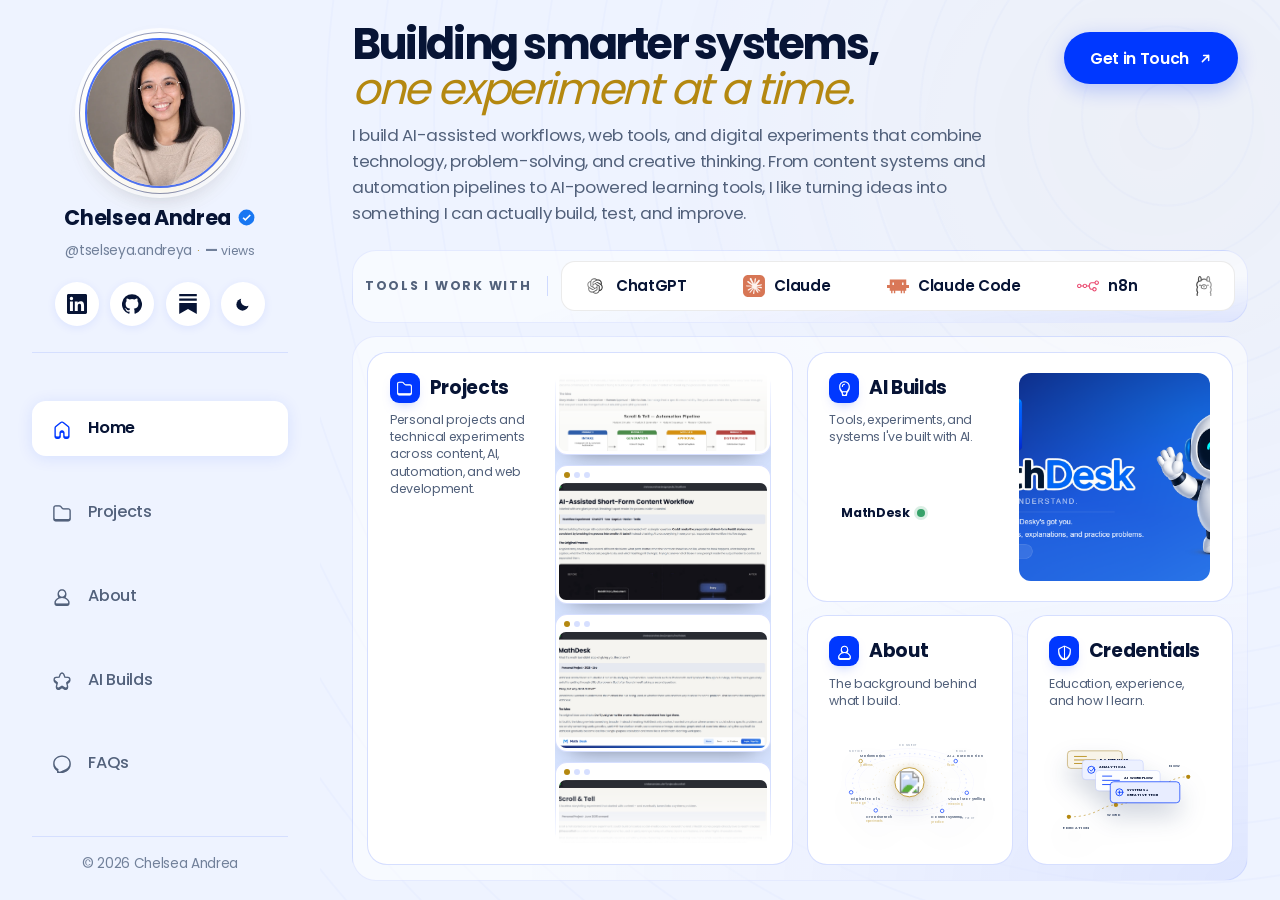
==== commit e5c57bdb: "Update sidebar handle username" ====
--- a/index.html
+++ b/index.html
@@ -1034,7 +1034,7 @@
           </svg>
         </span>
         <span class="sidebar-meta">
-          <span class="sidebar-meta__handle">@tselseyaaa</span>
+          <span class="sidebar-meta__handle">@tselseya.andreya</span>
           <span class="sidebar-meta__separator" aria-hidden="true">·</span>
           <span class="sidebar-counter" role="status" aria-live="polite" aria-atomic="true" title="Page views">
             <span id="visitCount" class="sidebar-counter__value">—</span>
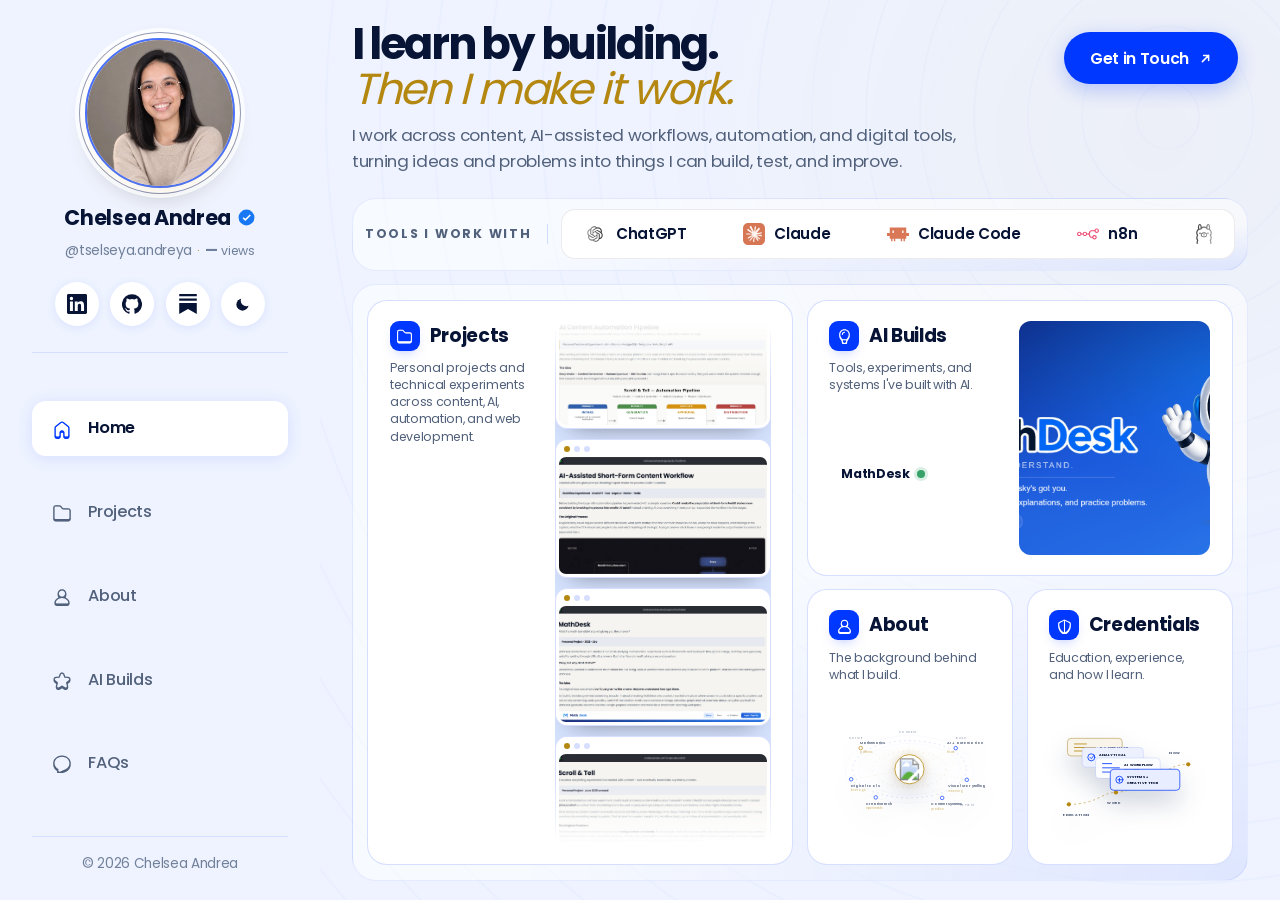
==== commit 0ae4691e: "Update homepage tagline and description" ====
--- a/index.html
+++ b/index.html
@@ -1111,8 +1111,8 @@
 
   <div id="page-home" class="page page-home active">
     <section class="home-hero" data-reveal>
-      <h1 class="tagline">Building smarter systems,<br /><em>one experiment at a time.</em></h1>
-      <p class="sub-line">I build AI-assisted workflows, web tools, and digital experiments that combine technology, problem-solving, and creative thinking. From content systems and automation pipelines to AI-powered learning tools, I like turning ideas into something I can actually build, test, and improve.</p>
+      <h1 class="tagline">I learn by building.<br /><em>Then I make it work.</em></h1>
+      <p class="sub-line">I work across content, AI-assisted workflows, automation, and digital tools, turning ideas and problems into things I can build, test, and improve.</p>
       <a class="hero-cta hero-cta--mobile" id="heroCtaMobile" href="#" onclick="switchPage('contact');return false;">
         Get in Touch
         <svg viewBox="0 0 24 24" aria-hidden="true"><path fill="none" stroke="currentColor" stroke-width="2.4" stroke-linecap="round" stroke-linejoin="round" d="M7 17L17 7M9 7h8v8"/></svg>
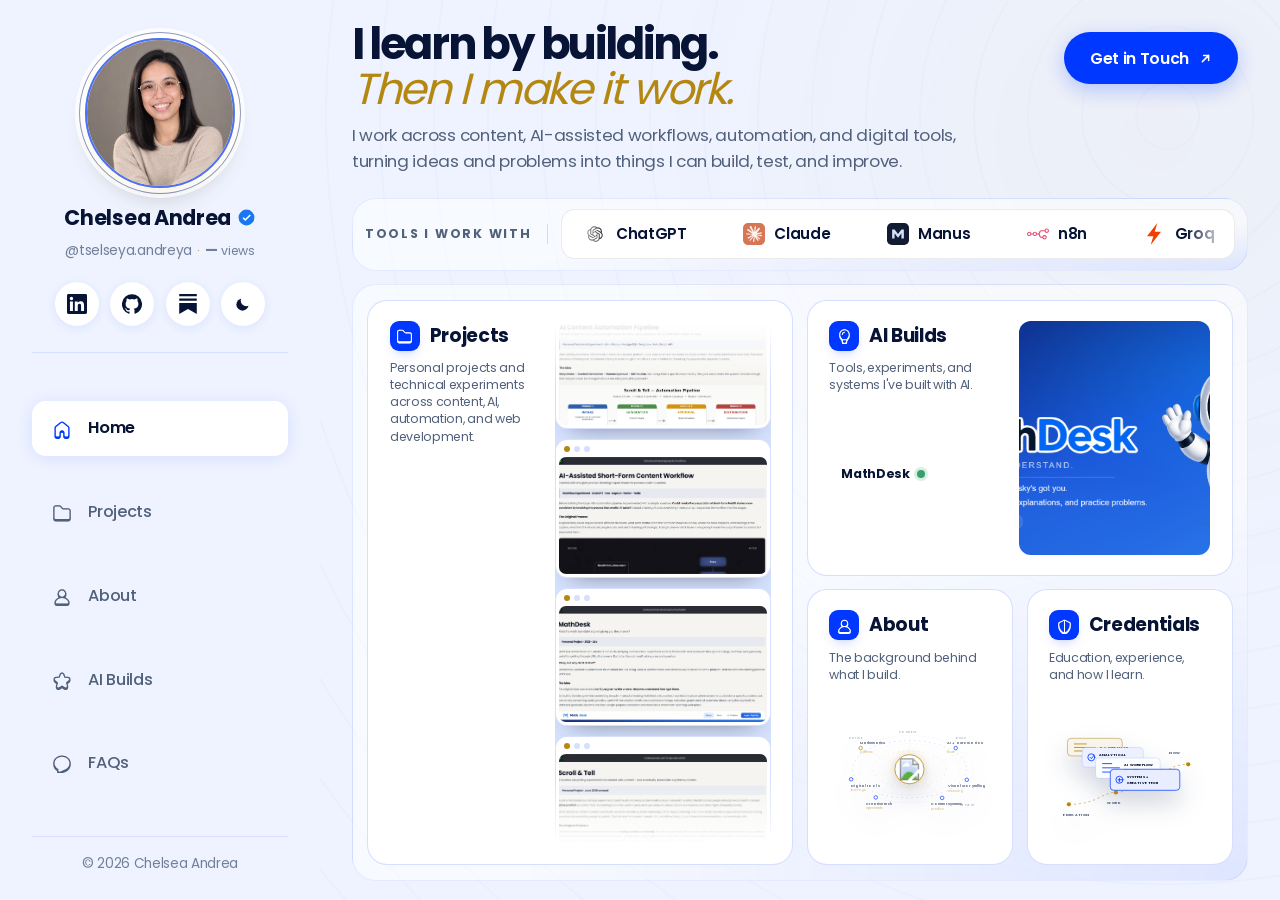
==== commit 03c041b5: "feat: revise portfolio content and project case study" ====
--- a/index.html
+++ b/index.html
@@ -433,6 +433,9 @@
 .cert-meta{font-size:.75rem;color:var(--dim)}
 .cert-num{font-size:.75rem;font-weight:700;color:var(--dim);font-variant-numeric:tabular-nums;flex-shrink:0}
 a.cert-row:hover .cert-num{color:var(--accent)}
+.cert-additional{font-size:.8rem;color:var(--muted);line-height:1.7;margin-top:.7rem}
+.cert-inline-link{color:var(--text);font-weight:600;text-decoration:underline;text-decoration-color:var(--border-strong);text-underline-offset:3px}
+.cert-inline-link:hover{color:var(--accent)}
 
 .cred-explore-grid{display:grid;grid-template-columns:repeat(2,minmax(0,1fr));gap:.85rem;margin-top:.9rem}
 .cred-explore-card{background:var(--surface);border:1px solid var(--border);border-radius:14px;padding:1.2rem 1.4rem;transition:transform .3s var(--ease),border-color .25s,box-shadow .35s var(--ease)}
@@ -1339,154 +1342,65 @@
       <div class="outer-frame--page-inner">
         <div class="section-label">Background</div>
         <h2 class="section-title">The background behind<br /><em>what I build.</em></h2>
-        <p class="section-desc">My background started in mathematics and gradually moved into content, video, AI, automation, and web-based projects. This page brings together the education, professional experience, certifications, and self-directed learning that shaped how I approach the things I build today.</p>
-        <p class="section-desc">I don't see these as separate paths. Mathematics taught me how to break down problems. Content taught me how to communicate ideas. Building with AI and code gave me a way to turn those ideas into working systems.</p>
-
-        <h3 class="cred-section-title">Education</h3>
-        <p class="cred-section-desc">The academic background that shaped how I approach problems.</p>
-        <div class="cred-education-card">
-          <h4>Bachelor's Degree in Mathematics</h4>
-          <p class="cred-sub">Major in Pure Mathematics</p>
-          <p class="cred-meta">Pangasinan State University · 2019–2024</p>
-          <p>I studied pure mathematics with an emphasis on logic, proof, abstraction, and structured problem-solving. That background still influences how I work today. I naturally tend to break larger problems into smaller parts, look for patterns and assumptions, and think about whether a solution can be checked rather than simply accepted.</p>
-          <p class="cred-meta">Focus: Pure Mathematics · Logic · Proof · Problem-Solving</p>
-        </div>
+
+        <h3 class="cred-section-title">Introduction</h3>
+        <p class="section-desc">I studied pure mathematics and later explored content production, AI-assisted workflows, automation, and web-based tools. I learn best by applying ideas to real projects—building a first version, testing it, finding what breaks, and improving the result.</p>
 
         <div class="cred-two-col">
           <div class="cred-left">
-            <h3 class="cred-section-title">Professional Experience</h3>
+            <h3 class="cred-section-title">Experience and independent work</h3>
             <p class="cred-section-desc">The work that gave me experience outside the classroom.</p>
 
             <article class="cred-exp-card">
-              <div class="cred-exp-tag">Contract · Video</div>
+              <div class="cred-exp-tag">Contract · Remote · September–October 2025</div>
               <h4>Video Production Assistant</h4>
               <p class="cred-exp-company">Astrogen Inc.</p>
-              <p class="cred-exp-meta">Sep 2025 – Oct 2025 · Remote</p>
-              <p>Worked within a structured video-production workflow, producing and preparing a high volume of educational video content while following established production standards and timelines.</p>
-              <p class="cred-subhead-inline">My work included video production, asset organization, quality checks, and coordination within an existing team workflow.</p>
-              <p class="cred-subhead-inline" style="color:var(--text);font-weight:600;margin-top:.9rem !important">What I worked on</p>
-              <ul class="cred-exp-list">
-                <li>Produced 40–50 educational videos per week within established workflows</li>
-                <li>Organized content assets and metadata</li>
-                <li>Performed quality checks before delivery</li>
-                <li>Followed SOPs and production requirements</li>
-                <li>Coordinated with team members to keep work moving on schedule</li>
-              </ul>
-              <p class="cred-exp-tools"><strong>Tools:</strong> CapCut · Adobe Premiere Pro · DaVinci Resolve · Asset Management Systems</p>
+              <p>Worked within an established educational video-production workflow, preparing 40–50 videos per week while organizing assets, following production requirements, and checking work before delivery.</p>
             </article>
 
             <article class="cred-exp-card">
-              <div class="cred-exp-tag">Academic · Design</div>
-              <h4>Multimedia &amp; Research Support</h4>
-              <p class="cred-exp-company">Academic Projects</p>
-              <p class="cred-exp-meta">2019 – 2023</p>
-              <p>Alongside my mathematics studies, I worked on academic projects that involved turning complex information into clearer visual and narrative formats.</p>
-              <p class="cred-subhead-inline">This included organizing research materials, preparing visual and multimedia content, and communicating mathematical or academic ideas in ways that were easier to follow.</p>
-              <p class="cred-subhead-inline" style="color:var(--text);font-weight:600;margin-top:.9rem !important">What I worked on</p>
-              <ul class="cred-exp-list">
-                <li>Translated mathematical and academic concepts into visual formats</li>
-                <li>Organized research materials and supporting information</li>
-                <li>Created multimedia materials for academic projects</li>
-                <li>Developed presentations and visual explanations</li>
-              </ul>
-              <p class="cred-exp-tools"><strong>Tools:</strong> Canva · Adobe Photoshop Sketch · Presentation Software · Data Visualization Tools</p>
+              <div class="cred-exp-tag">Independent Project · June 2025–present</div>
+              <h4>Scroll &amp; Tell</h4>
+              <p class="cred-exp-company">Personal project</p>
+              <p>Built a faceless short-form storytelling brand and experimented with content production, AI-assisted prompt workflows, and modular n8n automation. The automation work remains an evolving technical experiment rather than a fully validated publishing system.</p>
             </article>
           </div>
 
           <div class="cred-right">
-            <h3 class="cred-section-title">Certifications &amp; Learning</h3>
-            <p class="cred-section-desc">Formal courses are part of the picture. Most of my technical learning happens by taking what I learn and building something with it.</p>
-
+            <h3 class="cred-section-title">Education</h3>
+            <div class="cred-education-card">
+              <h4>B.S. Mathematics</h4>
+              <p class="cred-sub">Major in Pure Mathematics</p>
+              <p class="cred-meta">Pangasinan State University · 2019–2024</p>
+              <p>A foundation in logic, abstraction, proof, and structured problem-solving.</p>
+            </div>
+
+            <h3 class="cred-section-title">Selected credentials</h3>
+            <p class="cred-section-desc">A small selection of recent credentials, with additional certificates kept available in a compact format.</p>
             <div class="cert-group">
-              <h4>AI &amp; Technology</h4>
+              <a class="cert-row" href="https://learn.kodekloud.com/certificate/7b5b303a-6b4b-4856-9ec5-4b5d497501bb" target="_blank" rel="noopener">
+                <img class="cert-badge" src="images/certs/kodekloud-badge.png" alt="KodeKloud" />
+                <div class="cert-body"><div class="cert-name">FreeCodeCamp — n8n: Zero to Hero</div><div class="cert-meta">KodeKloud · April 2026</div></div>
+              </a>
               <a class="cert-row" href="https://certificates.upgrad.com/9bde6d64-6f3d-42d3-b7f4-99b82a6d2382-Free%20Course%20Completion-QZavAIwTDco5Coaf.jpeg" target="_blank" rel="noopener">
                 <img class="cert-badge" src="images/certs/upgrad-badge.png" alt="upGrad" />
-                <div class="cert-body">
-                  <div class="cert-name">Advanced Prompt Engineering with ChatGPT</div>
-                  <div class="cert-meta">upGrad · January 2026</div>
-                </div>
-                <span class="cert-num">01</span>
+                <div class="cert-body"><div class="cert-name">Advanced Prompt Engineering with ChatGPT</div><div class="cert-meta">upGrad · January 2026</div></div>
               </a>
               <a class="cert-row" href="https://cdn.qwiklabs.com/dkQVGBYS8HvCJHFPxPExnP3JVKTEoe6CpEKnTq8o2fo%3D" target="_blank" rel="noopener">
                 <img class="cert-badge" src="images/certs/googlecloud-badge.png" alt="Google Cloud" />
-                <div class="cert-body">
-                  <div class="cert-name">Introduction to Generative AI</div>
-                  <div class="cert-meta">Google Cloud · January 2026</div>
-                </div>
-                <span class="cert-num">02</span>
+                <div class="cert-body"><div class="cert-name">Introduction to Generative AI</div><div class="cert-meta">Google Cloud · January 2026</div></div>
               </a>
-              <a class="cert-row" href="https://learn.kodekloud.com/certificate/7b5b303a-6b4b-4856-9ec5-4b5d497501bb" target="_blank" rel="noopener">
-                <img class="cert-badge" src="images/certs/kodekloud-badge.png" alt="KodeKloud" />
-                <div class="cert-body">
-                  <div class="cert-name">FreeCodeCamp — n8n: Zero to Hero</div>
-                  <div class="cert-meta">KodeKloud · April 2026</div>
-                </div>
-                <span class="cert-num">03</span>
-              </a>
-            </div>
-
-            <div class="cert-group">
-              <h4>Communication &amp; Digital Skills</h4>
               <a class="cert-row" href="https://cert.efset.org/33pCLh" target="_blank" rel="noopener">
                 <img class="cert-badge" src="images/certs/efset-badge.png" alt="EF SET" />
-                <div class="cert-body">
-                  <div class="cert-name">EF SET English C2 Proficient</div>
-                  <div class="cert-meta">EF SET · August 2025</div>
-                </div>
-                <span class="cert-num">04</span>
+                <div class="cert-body"><div class="cert-name">EF SET English Certificate — C2 Proficient</div><div class="cert-meta">EF SET · August 2025</div></div>
               </a>
-              <a class="cert-row" href="https://www.canva.com/en/design-school/certification-award/ed097142-64ac-4f82-9f15-7ddbbcd5fa50" target="_blank" rel="noopener">
-                <img class="cert-badge" src="images/certs/canva-essentials-badge.png" alt="Canva" />
-                <div class="cert-body">
-                  <div class="cert-name">Canva Essentials</div>
-                  <div class="cert-meta">Canva · October 2024</div>
-                </div>
-                <span class="cert-num">05</span>
-              </a>
-              <a class="cert-row" href="https://www.canva.com/design-school/certification-award/432048bd-c687-48d8-a746-683e80b297cf" target="_blank" rel="noopener">
-                <img class="cert-badge" src="images/certs/canva-graphic-badge.png" alt="Canva" />
-                <div class="cert-body">
-                  <div class="cert-name">Graphic Design Essentials</div>
-                  <div class="cert-meta">Canva · October 2024</div>
-                </div>
-                <span class="cert-num">06</span>
-              </a>
-              <a class="cert-row" href="https://drive.google.com/file/d/1QQ21x6dmiLKzXMfmcSVyYc5T7CNganoL/view?usp=sharing" target="_blank" rel="noopener">
-                <img class="cert-badge" src="images/certs/google-digital-badge.png" alt="Google Digital Garage" />
-                <div class="cert-body">
-                  <div class="cert-name">Fundamentals of Digital Marketing</div>
-                  <div class="cert-meta">Google Digital Garage · April 2021</div>
-                </div>
-                <span class="cert-num">07</span>
-              </a>
+              <p class="cert-additional"><strong>Additional certificates:</strong> <a class="cert-inline-link" href="https://www.canva.com/en/design-school/certification-award/ed097142-64ac-4f82-9f15-7ddbbcd5fa50" target="_blank" rel="noopener">Canva Essentials</a> and <a class="cert-inline-link" href="https://www.canva.com/design-school/certification-award/432048bd-c687-48d8-a746-683e80b297cf" target="_blank" rel="noopener">Graphic Design Essentials</a> (2024); <a class="cert-inline-link" href="https://drive.google.com/file/d/1QQ21x6dmiLKzXMfmcSVyYc5T7CNganoL/view?usp=sharing" target="_blank" rel="noopener">Fundamentals of Digital Marketing</a>, Google Digital Garage (2021).</p>
             </div>
           </div>
         </div>
 
-        <h3 class="cred-section-title">How I Learn</h3>
-        <p class="section-desc">I treat certifications as checkpoints, not the whole story. A course can teach me a tool or concept, but I usually understand it better once I try to build something with it.</p>
-        <p class="section-desc">That's why a lot of my recent learning has happened through personal projects — experimenting with n8n, local AI models, APIs, web development, databases, and AI-assisted coding while working through problems as they come up.</p>
-        <p class="section-desc">Building gives me a different kind of feedback: something either works, breaks, behaves unexpectedly, or needs to be redesigned. That's usually where the real learning starts.</p>
-
-        <h3 class="cred-section-title">What I'm Exploring Now</h3>
-        <div class="cred-explore-grid">
-          <div class="cred-explore-card">
-            <h4>AI-assisted development</h4>
-            <p>I'm exploring how AI can be used as part of the development process — not just for generating content, but for prototyping, debugging, reasoning through problems, and turning ideas into working software.</p>
-          </div>
-          <div class="cred-explore-card">
-            <h4>Workflow design</h4>
-            <p>I'm continuing to explore how AI, APIs, automation tools, and deterministic logic can be combined into workflows that are easier to understand and maintain.</p>
-          </div>
-          <div class="cred-explore-card">
-            <h4>Web-based tools</h4>
-            <p>Projects like MathDesk have pushed me further into frontend development, APIs, databases, deployment, and the practical problems involved in turning an idea into a usable website.</p>
-          </div>
-          <div class="cred-explore-card">
-            <h4>Digital products</h4>
-            <p>I'm interested in the space between an idea and a finished product: figuring out what needs to exist, building it, testing it, and documenting what I learn along the way.</p>
-          </div>
-        </div>
+        <h3 class="cred-section-title">Current focus</h3>
+        <p class="section-desc">I'm focused on improving AI-assisted development, building more reliable n8n workflows, and turning project experiments into clearer, better-tested tools.</p>
       </div>
     </div>
   </div>
@@ -1524,7 +1438,8 @@
               <h4 class="aib-card-title">Scroll &amp; Tell Automation</h4>
               <p class="aib-card-tagline">A conversational workflow for collecting stories through Instagram.</p>
               <p class="aib-card-desc">An n8n-based workflow that handles Instagram DMs and comments, identifies user intent, and guides story submissions through a conversational collection process using local AI.</p>
-              <div class="aib-card-meta"><span>n8n</span><span>Ollama</span><span>Instagram</span></div>
+              <div class="aib-card-meta"><span>n8n</span><span>AI-assisted workflow</span><span>Instagram</span></div>
+              <a class="aib-card-cta" href="https://chelseaandrea.substack.com/" target="_blank" rel="noopener">Case study →</a>
               <div class="aib-card-socials">
                 <a href="https://www.facebook.com/thescrolltell" target="_blank" rel="noopener" aria-label="Facebook">
                   <svg viewBox="0 0 24 24" fill="currentColor"><path d="M24 12.073C24 5.405 18.627 0 12 0S0 5.405 0 12.073C0 18.1 4.388 23.094 10.125 24v-8.437H7.078v-3.49h3.047V9.43c0-3.017 1.792-4.684 4.533-4.684 1.312 0 2.686.235 2.686.235v2.955h-1.513c-1.49 0-1.955.93-1.955 1.885v2.252h3.328l-.532 3.49h-2.796V24C19.612 23.094 24 18.1 24 12.073z"/></svg>
@@ -1547,9 +1462,9 @@
             <div class="aib-card-body">
               <span class="aib-card-tag">Automation System</span>
               <h4 class="aib-card-title">AI Content Automation Pipeline</h4>
-              <p class="aib-card-tagline">A modular pipeline from story intake to publishing.</p>
+              <p class="aib-card-tagline">A modular pipeline from story intake through human review and distribution.</p>
               <p class="aib-card-desc">A four-module n8n architecture that separates story intake, AI content generation, human approval, and distribution. Built as an experiment in making a repetitive content process more modular and easier to control.</p>
-              <div class="aib-card-meta"><span>4 Modules</span><span>Ollama + n8n</span><span>Human-in-Loop</span></div>
+              <div class="aib-card-meta"><span>4 Modules</span><span>n8n</span><span>Human-in-Loop</span></div>
             </div>
           </article>
         </div>
@@ -1628,21 +1543,15 @@
 </div>
 
 <script>
-const TOOLS=[{name:'ChatGPT',file:'tool-chatgpt.svg'},{name:'Claude',file:'tool-claude.svg'},{name:'Claude Code',file:'tool-claude-code.svg'},{name:'n8n',file:'tool-n8n.svg'},{name:'Ollama',file:'tool-ollama.svg'},{name:'Google Flow',file:'tool-google-flow.svg'},{name:'Meta AI',file:'tool-meta.svg'},{name:'ElevenLabs',file:'tool-elevenlabs.svg'},{name:'Groq',file:'tool-groq.svg'},{name:'Supabase',file:'tool-supabase.svg'},{name:'Google Veo',file:'tool-google-veo.svg'},{name:'CapCut',file:'tool-capcut.svg'},{name:'Canva',file:'tool-canva.svg'},{name:'Notion',file:'tool-notion.svg'},{name:'Trello',file:'tool-trello.svg'},{name:'Slack',file:'tool-slack.svg'},{name:'Google Workspace',file:'tool-google-workspace.svg'},{name:'GitHub',file:'tool-github.svg'},{name:'DeepSeek',file:'tool-deepseek.svg'},{name:'LLM',file:'tool-llm.svg'},{name:'HTML5',file:'tool-html5.svg'},{name:'CSS',file:'tool-css.svg'},{name:'JavaScript',file:'tool-js.svg'},{name:'C++',file:'tool-cpp.svg'}];
+const TOOLS=[{name:'ChatGPT',file:'tool-chatgpt.svg'},{name:'Claude',file:'tool-claude.svg'},{name:'Manus',file:'tool-manus.svg'},{name:'n8n',file:'tool-n8n.svg'},{name:'Groq',file:'tool-groq.svg'},{name:'Supabase',file:'tool-supabase.svg'},{name:'GitHub',file:'tool-github.svg'},{name:'HTML5',file:'tool-html5.svg'},{name:'CSS',file:'tool-css.svg'},{name:'JavaScript',file:'tool-js.svg'},{name:'Google Veo',file:'tool-google-veo.svg'},{name:'CapCut',file:'tool-capcut.svg'},{name:'Canva',file:'tool-canva.svg'},{name:'Google Workspace',file:'tool-google-workspace.svg'}];
 
 const PROJECTS=[
 {id:'mathdesk',banner:'banner-mathdesk.png',tall:true,categories:['ai','web-app','automation'],title:'MathDesk',subtitle:'A free-to-use AI-assisted math learning tool that combines step-by-step solving, conversational explanations, practice, and multiple ways to work with math — from typing and handwriting to camera and image input.',fit:'cover',
 tags:[{t:'Live Project',c:'tag-live'},{t:'AI',c:'tag-ai'}],
 article:`<h2 class="modal-title">MathDesk</h2><p class="modal-subtitle">What if a math tool didn't stop at giving you the answer?</p><div class="highlight-box"><p><strong>Personal Project · 2026 · Live</strong></p></div><div class="modal-body"><p>MathDesk started from a frustration I had while studying mathematics. I used tools such as Photomath and Symbolab throughout college, and they were genuinely useful for getting through difficult problems. But I often found myself asking a second question:</p><p><strong>"Okay, but why did it do that?"</strong></p><p>Sometimes I wanted to understand the method, the rule being used, or whether there was another way to solve the same problem. That became the starting point for MathDesk.</p><h4>The Idea</h4><p>The original idea was simple: <strong>Don't just give me the answer. Help me understand how I got there.</strong></p><p>As I built it, the idea grew into something broader. Instead of making MathDesk only a solver, I wanted one place where someone could solve a specific problem, ask how or why something works, practice, work with handwritten math, use a camera or image, calculate, graph, and ask questions about using the app itself. So MathDesk gradually became less like a single-purpose calculator and more like a small math-learning workspace.</p><figure class="modal-figure"><img src="images/projects/mathdesk-visual-1.png" alt="MathDesk hero screenshot" /><figcaption>MathDesk — the main workspace.</figcaption></figure><h4>The Core Modes</h4><p><strong>Solve</strong> is designed for a specific math problem. The response is structured around the actual expression being worked on, followed by the reasoning behind each step. The goal isn't just <em>Answer → final number</em>, but <em>Step → operation → reason</em>.</p><p><strong>Learn</strong> is for questions about concepts rather than one specific problem. It behaves more like a conversational tutor.</p><p><strong>Practice</strong> generates problems that can be worked through independently. It can also check submitted answers.</p><p><strong>Desky</strong> is the general study companion inside MathDesk, separate from the math-solving modes.</p><figure class="modal-figure modal-figure--grid"><img src="images/projects/mathdesk-visual-2a.png" alt="Solve mode" /><img src="images/projects/mathdesk-visual-2b.png" alt="Learn mode" /><img src="images/projects/mathdesk-visual-2c.png" alt="Practice mode" /><img src="images/projects/mathdesk-visual-2d.png" alt="Desky mode" /><figcaption>Four modes — Solve · Learn · Practice · Desky.</figcaption></figure><h4>Math Doesn't Always Start as Text</h4><p>One of the things I wanted to explore was input flexibility. MathDesk supports typed math input, math keyboard input, camera capture, handwriting, image upload, paste, and drag-and-drop. Camera, handwriting, and uploaded images can be routed to a vision-capable model when visual input is detected.</p><figure class="modal-figure modal-figure--grid"><img src="images/projects/mathdesk-visual-3a.png" alt="Typed input" /><img src="images/projects/mathdesk-visual-3b.png" alt="Camera capture" /><img src="images/projects/mathdesk-visual-3c.png" alt="Handwriting canvas" /><img src="images/projects/mathdesk-visual-3d.png" alt="Image upload" /><figcaption>Type · Camera · Handwrite · Upload.</figcaption></figure><h4>The Tools Around the AI</h4><p>The AI isn't the entire application. MathDesk also includes calculator, graphing, math topic selection, math keyboard, user accounts, saved chats, and image handling — kept in the same workspace instead of requiring a switch between separate tools.</p><figure class="modal-figure modal-figure--grid"><img src="images/projects/mathdesk-visual-4a.png" alt="Calculator" /><img src="images/projects/mathdesk-visual-4b.png" alt="Graphing" /><img src="images/projects/mathdesk-visual-4c.png" alt="Saved chats" /><img src="images/projects/mathdesk-visual-4d.png" alt="Topic selector" /><figcaption>Calculator · Graphing · Saved chats · Topics.</figcaption></figure><h4>How I Built It</h4><p>MathDesk uses a deliberately simple frontend: <strong>Vanilla HTML + CSS + JavaScript</strong>. The frontend communicates with a self-hosted n8n workflow. Supabase handles optional accounts and saved chat history.</p><figure class="modal-figure"><img src="images/projects/mathdesk-visual-5.png" alt="MathDesk system architecture" /><figcaption>Frontend → n8n → Groq, with Supabase on the storage side.</figcaption></figure><h4>The AI Routing</h4><p>The n8n workflow doesn't send every request through the same path. The request contains a mode, and the workflow uses that to route to the appropriate prompt and response structure. Visual input is routed toward a vision-capable model. That means the system isn't simply <em>User → AI</em> — there's application logic in between.</p><figure class="modal-figure"><img src="images/projects/mathdesk-visual-6.png" alt="n8n routing workflow" /><figcaption>Webhook → Mode routing → model/API → response.</figcaption></figure><h4>Building It With AI</h4><p>MathDesk was developed through an <strong>AI-assisted, iterative coding workflow</strong>. I used AI heavily to generate and modify frontend code, while directing product architecture, feature behavior, workflow logic, API integrations, prompt design, testing, debugging, and deployment decisions.</p><p>This wasn't a case of asking AI to build an application and accepting whatever it produced. A large part of the learning came from taking generated code, testing it, finding what broke, and figuring out how the pieces actually connected.</p><h4>One Detail I Care About</h4><p>One of my favorite parts of MathDesk is the structure of the Solve response. Instead of hiding the calculation inside a paragraph, each step has its own place — closer to how I was expected to show work in college mathematics.</p><figure class="modal-figure"><img src="images/projects/mathdesk-visual-7.png" alt="Full Solve response" /><figcaption>The structured Solve response — step, operation, reason.</figcaption></figure><h4>What I Learned</h4><p>MathDesk ended up teaching me more about software development than I expected: frontend state, APIs, webhooks, AI prompt routing, multimodal inputs, authentication, databases, deployment, DNS, and debugging. The useful skill in AI-assisted coding isn't generating code faster — it's understanding enough of the system to direct the AI, recognize when something is wrong, and decide what needs to change.</p><h4>What It Doesn't Do</h4><p>MathDesk uses an LLM rather than a dedicated symbolic mathematics engine, so answers aren't mathematically guaranteed. The n8n backend currently depends on a local/self-hosted setup and a public tunnel, and the system doesn't yet have a complete feedback loop for measuring which AI responses were actually helpful.</p><h4>Where It Is Now</h4><p>MathDesk is live and available to use for free. There's a Ko-fi support option for anyone who wants to support the project, but using MathDesk doesn't depend on paying.</p><figure class="modal-figure modal-figure--grid"><img src="images/projects/mathdesk-visual-8a.png" alt="MathDesk live page" /><img src="images/projects/mathdesk-visual-8b.png" alt="Ko-fi support" /><figcaption>MathDesk live — free to use, optional support.</figcaption></figure><h4>Takeaway</h4><p>MathDesk started with a question about learning mathematics. It ended up becoming a bigger experiment in building software with AI. The part I'm most interested in isn't that it uses an LLM — it's that I took an idea I had as a mathematics student, turned it into an actual web application, connected the frontend to an AI workflow, deployed it, and kept figuring things out whenever something broke.</p><div class="tech-stack"><span>Vanilla HTML/CSS/JS</span><span>n8n (self-hosted)</span><span>Groq API</span><span>Supabase</span><span>Docker</span><span>GitHub Pages</span><span>ngrok</span></div></div>`},
-{id:'scrolltell',banner:'banner-scrolltell.png',tall:false,categories:['content','video','social-media','design'],title:'Scroll & Tell',subtitle:'A personal social-media experiment built around Reddit-style short-form stories, content creation, platform publishing, and audience interaction.',fit:'cover',
-tags:[{t:'Personal Project',c:'tag-smm'},{t:'SMM',c:'tag-smm'},{t:'Video',c:'tag-video'},{t:'Design',c:'tag-ai'},{t:'AI',c:'tag-ai'}],
-article:`<h2 class="modal-title">Scroll &amp; Tell</h2><p class="modal-subtitle">A faceless storytelling experiment that started with content — and eventually turned into a systems problem.</p><div class="highlight-box"><p><strong>Personal Project · June 2025 onward</strong></p></div><div class="modal-body"><p>Scroll &amp; Tell started as a simple experiment: could I build a faceless social-media account around the kind of Reddit stories people already love to read? I created <strong>@thescrolltell</strong> as a short-form storytelling brand focused on petty revenge, funny situations, bizarre confessions, and other highly shareable stories.</p><p>What started as content creation eventually became something more interesting to me: I began noticing how many small, repetitive steps were involved in turning one story into something ready to publish. That led me from content creation into workflow design, automation, AI experimentation, and eventually n8n.</p><h4>The Original Problem</h4><p>The first problem wasn't technical. It was simply <strong>making content consistently.</strong> For every post, I had to find a story worth adapting, read through it, clean it up, create a narration, find visuals, record or generate voiceover, edit the video, write captions and CTAs, prepare the post for different platforms, publish it, and check how people responded. None of those steps were particularly difficult on their own. Together, they became a lot of repetitive work.</p><h4>Building the Content System</h4><p>I experimented with different formats instead of committing to one visual style immediately: Reddit-style gameplay videos, a recurring mascot character, AI-generated Minecraft-style visuals, different narrator voices, AI-generated story scenes, and short-form videos adapted for multiple platforms.</p><p>The goal wasn't to find a perfect format immediately. It was to figure out what kind of storytelling and production process I actually enjoyed working with.</p><figure class="modal-figure modal-figure--grid"><img src="images/projects/scrolltell-visual-1a.png" alt="Published Reel" /><img src="images/projects/scrolltell-visual-1b.png" alt="Gameplay-style video" /><img src="images/projects/scrolltell-visual-1c.png" alt="Mascot / PettyPal" /><img src="images/projects/scrolltell-visual-1d.png" alt="AI-generated story scene" /><img src="images/projects/scrolltell-visual-1e.png" alt="Alternate narrator voice" /><img src="images/projects/scrolltell-visual-1f.png" alt="Format experiment" /><figcaption>Content format experiments — Reels, gameplay, mascot, AI scenes, alternate voices.</figcaption></figure><h4>The Platforms</h4><p>I adapted and published content across <strong>Instagram · Facebook · TikTok · YouTube Shorts · Threads</strong>. Each platform created slightly different requirements around formatting, captions, pacing, and publishing, which made repurposing part of the workflow rather than simply uploading the same thing everywhere.</p><figure class="modal-figure modal-figure--grid"><img src="images/projects/scrolltell-visual-2a.png" alt="Instagram" /><img src="images/projects/scrolltell-visual-2b.png" alt="Facebook" /><img src="images/projects/scrolltell-visual-2c.png" alt="TikTok" /><img src="images/projects/scrolltell-visual-2d.png" alt="YouTube Shorts" /><figcaption>Published posts across Instagram · Facebook · TikTok · YouTube Shorts.</figcaption></figure><h4>Where AI Entered the Process</h4><p>AI gradually became part of the workflow rather than the entire workflow. I used ChatGPT for captions, CTAs, hashtags, and content restructuring; AI image/video tools for visual experiments; AI voice generation for narration; CapCut for video assembly; and Canva for design and templates.</p><p>The interesting part wasn't simply using AI to generate content. It was figuring out <strong>where AI actually helped and where manual editing was still faster or better.</strong></p><h4>When Content Creation Became a Systems Problem</h4><p>Eventually I became more interested in the repetitive parts of the workflow. That question — <em>what if the repetitive parts could happen automatically?</em> — led me to n8n. I first explored automating story submissions through Instagram, eventually building a conversational workflow that could receive messages, identify intent, ask follow-up questions, and collect a structured story.</p><figure class="modal-figure"><img src="images/projects/scrolltell-visual-3.png" alt="Progression graphic" /><figcaption>Content Creation → Repetitive Tasks → Workflow Design → Automation.</figcaption></figure><h4>What I Learned</h4><p>Scroll &amp; Tell taught me that content production and automation are connected, but they are not the same problem. A workflow can technically automate a task without necessarily making the overall creative process better.</p><p>I also learned that the difficult part is often not generating something. It's deciding what should happen automatically, what needs human judgment, what information needs to be preserved between steps, and what should happen when something goes wrong. That became the foundation for the automation projects that followed.</p><h4>What Scroll &amp; Tell Became</h4><p>Scroll &amp; Tell is ultimately a record of me learning how to build a content operation from scratch. It started with <em>"Can I make a faceless storytelling page?"</em> and gradually became <em>"How much of the repetitive process can I turn into a system?"</em></p><p>The social-media project and the automation experiments are related, but they are separate projects in my portfolio. Scroll &amp; Tell is the <strong>content and social-media experiment.</strong> The automation systems are the technical experiments I built around problems I encountered while working on it.</p><figure class="modal-figure modal-figure--grid"><img src="images/projects/scrolltell-visual-4a.png" alt="Best published video" /><img src="images/projects/scrolltell-visual-4b.png" alt="Best visual experiment" /><img src="images/projects/scrolltell-visual-4c.png" alt="Account grid" /><img src="images/projects/scrolltell-visual-4d.png" alt="Automation screenshot" /><figcaption>Scroll &amp; Tell — content, visual experiments, account, and automation.</figcaption></figure><div class="tech-stack"><span>CapCut</span><span>Canva</span><span>ChatGPT</span><span>InShot</span><span>n8n</span><span>Meta Graph API</span><span>Ollama</span><span>PostgreSQL</span><span>Google Sheets</span><span>Telegram</span><span>Notion</span><span>Trello</span></div></div>`},
-{id:'pipeline',banner:'banner-pipeline.png',tall:false,categories:['ai','automation','content'],title:'AI Content Automation Pipeline',subtitle:'A modular n8n system that separates story intake, AI content generation, human approval, and distribution into four connected workflows.',fit:'cover',
-tags:[{t:'Personal Project',c:'tag-smm'},{t:'AI',c:'tag-ai'}],
-article:`<h2 class="modal-title">AI Content Automation Pipeline</h2><p class="modal-subtitle">I wanted to see how far I could automate the journey from a story submission to a publishable content package.</p><div class="highlight-box"><p><strong>Personal Technical Experiment · n8n · Ollama · PostgreSQL · Telegram · Meta Graph API</strong></p></div><div class="modal-body"><p>After working on Scroll &amp; Tell manually, I had a very obvious problem: there were too many disconnected steps between <em>"someone submitted a story"</em> and <em>"that story became a finished post."</em> So instead of trying to build one giant workflow, I experimented with breaking the process into separate modules.</p><h4>The Idea</h4><p><strong>Story Intake → Content Generation → Human Approval → Distribution.</strong> Each stage had a specific responsibility. The goal was to make the system modular enough that one part could be changed without rebuilding everything around it.</p><figure class="modal-figure"><img src="images/projects/pipeline-visual-1.png" alt="Main architecture diagram" /><figcaption>Main architecture — four connected modules.</figcaption></figure><h4>Module 1 — Story Intake</h4><p>The first module handled incoming Instagram interactions. The workflow could distinguish between comments and DMs, classify intent, and activate the story-collection flow when someone was actually trying to submit a story. The AI conversation component used local models through Ollama — moving from a simple keyword-triggered interaction toward a conversation with a specific goal: <strong>collect enough information to turn the person's experience into a usable story.</strong></p><figure class="modal-figure"><img src="images/projects/pipeline-visual-2.png" alt="Module 1 n8n canvas" /><figcaption>Story intake and conversational extraction workflow.</figcaption></figure><h4>Module 2 — AI Content Generation</h4><p>Once a story reached the completion state, the next workflow was designed to process it. The story was checked against PostgreSQL before generation, and the AI then generated a structured content package: hook, story/script structure, caption, hashtags, and platform variations. Structured output made it possible for the next workflow to work with individual fields instead of interpreting another large AI response.</p><figure class="modal-figure"><img src="images/projects/pipeline-visual-3.png" alt="JSON output" /><figcaption>Structured output — content package, not just text.</figcaption></figure><h4>Module 3 — Human Approval</h4><p>I deliberately didn't want the system to publish whatever the model generated. The third module added a human approval step through Telegram. The content package could be reviewed and either <strong>Approve → continue</strong>, <strong>Reject → stop</strong>, or <strong>Upload → attach the required media.</strong> The publishing workflow was only supposed to continue when the database state indicated the content had actually been approved. Human review wasn't just a note — it was part of the workflow logic.</p><figure class="modal-figure"><img src="images/projects/pipeline-visual-4.png" alt="Telegram approval screenshot" /><figcaption>Telegram approval — human-in-the-loop.</figcaption></figure><h4>Module 4 — Distribution</h4><p>The final module was designed to take approved content and send it to platform-specific publishing branches. The implemented workflow included branches for Instagram, Facebook, TikTok, and YouTube. The Instagram and Facebook branches were the primary implemented paths, while TikTok and YouTube branches remained deactivated. The system also included database status tracking and error logging.</p><figure class="modal-figure"><img src="images/projects/pipeline-visual-5.png" alt="Distribution workflow" /><figcaption>Distribution — platform-specific branches.</figcaption></figure><h4>The Important Part: What I Actually Validated</h4><p>I successfully built and connected the modular workflow architecture, but I did <strong>not</strong> successfully process a real story through every module from intake all the way to final publication. So this project is better described as an <strong>automation architecture experiment</strong> than a proven end-to-end publishing system. Building the nodes is one thing. Proving that the entire chain survives a real piece of content is another.</p><h4>What Broke</h4><p>Several parts of the system exposed problems that weren't obvious when the workflow was viewed only as a diagram: AI output needing strict structure, local model limitations, state and memory considerations, API dependencies, media handling, platform-specific publishing requirements, and error handling across separate workflows. The project became less about "automate everything" and more about understanding <strong>where automation becomes fragile.</strong></p><figure class="modal-figure"><img src="images/projects/pipeline-visual-6.png" alt="Failure / debugging visual" /><figcaption>Failure surfaces — a node that needed debugging.</figcaption></figure><h4>Why Modular?</h4><p>The biggest lesson from this experiment was that I would rather have four understandable workflows than one giant workflow that tries to do everything. Each module has a defined input, a defined output, a specific responsibility, and a smaller failure surface. If the content-generation stage changes, the approval system doesn't need to be rebuilt. That separation made the system easier for me to reason about.</p><h4>What I Would Improve</h4><p>If I continued this experiment, I would focus on: more reliable story-state persistence, stronger error recovery, better duplicate handling, more robust media generation and assembly, proper authentication and webhook security, and a reliable end-to-end test using real content. The biggest missing piece was the last mile — <strong>turning approved content into a completely finished video and publishing it reliably.</strong></p><h4>Takeaway</h4><p>This project taught me that automation isn't simply about connecting as many services as possible. The real design problem is deciding <strong>where each responsibility belongs</strong> — and making sure one failure doesn't bring down everything else. For me, the most useful outcome wasn't a completely autonomous content machine. It was learning how to think about workflows as modular systems.</p><div class="tech-stack"><span>n8n</span><span>Meta Graph API</span><span>Ollama</span><span>TinyLlama</span><span>Phi-3 Mini</span><span>PostgreSQL</span><span>Google Sheets</span><span>Telegram</span><span>ngrok</span></div></div>`},
-{id:'shortform',banner:'banner-shortform.png',tall:false,categories:['ai','content','video'],title:'AI-Assisted Short-Form Content Workflow',subtitle:'A five-stage AI-assisted prompt workflow that breaks Reddit-to-short-form content preparation into separate steps for extraction, scripting, captions, CTAs, and hashtags.',fit:'cover',
-tags:[{t:'Experiment',c:'tag-smm'},{t:'SMM',c:'tag-smm'},{t:'AI',c:'tag-ai'}],
-article:`<h2 class="modal-title">AI-Assisted Short-Form Content Workflow</h2><p class="modal-subtitle">I started with one giant prompt. Breaking it apart made the process easier to control.</p><div class="highlight-box"><p><strong>Workflow Experiment · ChatGPT · Veo · CapCut · Notion · Trello</strong></p></div><div class="modal-body"><p>Before building the larger n8n automation pipeline, I experimented with a simpler question: <strong>Could I make the preparation of short-form Reddit stories more consistent by breaking the process into smaller AI tasks?</strong> Instead of asking AI to do everything in one prompt, I separated the workflow into five stages.</p><h4>The Original Process</h4><p>A typical story could require several different decisions: what parts matter, what the narration should sound like, where the hook happens, what belongs in the caption, what the CTA should ask people to do, and which hashtags fit the topic. Trying to answer all of those in one prompt made the output harder to control. So I separated them.</p><figure class="modal-figure"><img src="images/projects/shortform-visual-1.png" alt="Before / after workflow" /><figcaption>Before: one large prompt. After: five smaller stages.</figcaption></figure><h4>Stage 1 — Story Extraction</h4><p>The first stage takes the raw Reddit post and restructures it. The goal is to remove unnecessary filler while preserving chronological order, important characters, the emotional arc, and the events that actually matter to the story. The output becomes a cleaner foundation for the next stage.</p><h4>Stage 2 — Script Adaptation</h4><p>The cleaned story is then adapted into a short-form narration — around 60–90 seconds with attention to pacing and the placement of the hook.</p><h4>Stage 3 — Caption Generation</h4><p>The next stage creates the social caption: hook, body, CTA space, platform constraints, and brand voice. Separating this step meant I could change caption strategy without changing the story script.</p><h4>Stage 4 — CTA Selection</h4><p>The CTA gets its own stage. Depending on the type of story, the system can choose a different interaction goal — relate, share, react, or follow — rather than adding the same generic CTA to every post.</p><h4>Stage 5 — Hashtag Classification</h4><p>The final stage organizes hashtags into broad, niche, and branded categories. The purpose isn't to chase whatever is trending; it's to keep the hashtags relevant to the actual subject of the story.</p><figure class="modal-figure"><img src="images/projects/shortform-visual-2.png" alt="Five-stage pipeline" /><figcaption>Extract → Script → Caption → CTA → Hashtags.</figcaption></figure><h4>Why Separate the Stages?</h4><p>Each stage has a different job. That's important because every additional requirement added to one large prompt creates another thing the model can misunderstand or forget. By separating the workflow, I could change one part without rewriting everything else. If the caption format changed, I didn't need to touch the extraction process.</p><figure class="modal-figure modal-figure--grid"><img src="images/projects/shortform-visual-3a.png" alt="Raw → extracted" /><img src="images/projects/shortform-visual-3b.png" alt="Extracted → script" /><img src="images/projects/shortform-visual-3c.png" alt="Script → caption" /><figcaption>Prompt/output examples — raw → extracted → script → caption.</figcaption></figure><h4>Human-in-the-Loop</h4><p>This wasn't designed to run completely autonomously. I still reviewed output between stages. AI was useful for speeding up repetitive transformations, but I still wanted to decide whether the story worked, whether the hook was interesting, and whether the final content still sounded appropriate for the account.</p><h4>What Worked</h4><p>Breaking the workflow into smaller tasks made the process easier to reason about and adjust. Instead of <em>"the AI output isn't good"</em>, I could ask: <em>"Is the problem happening during extraction, scripting, caption generation, CTA selection, or hashtag selection?"</em></p><h4>What Didn't</h4><p>The workflow still depended heavily on human review. Poorly written or fragmented source material could still require manual cleanup before the first stage. There also wasn't a proper feedback loop connecting content performance back into the prompts. It wasn't an autonomous content engine.</p><h4>Where It Led Next</h4><p>This experiment eventually influenced the larger automation architecture I built later. The five-stage workflow taught me the value of separating responsibilities. The later n8n project took that same idea further by separating <strong>intake → generation → approval → distribution</strong>. This one is about <strong>content transformation</strong>. The later pipeline is about <strong>workflow orchestration</strong>.</p><figure class="modal-figure"><img src="images/projects/shortform-visual-4.png" alt="Connection to next project" /><figcaption>5-stage content workflow → modular n8n automation.</figcaption></figure><h4>Takeaway</h4><p>The biggest lesson from this experiment was simple: <strong>A better AI workflow isn't necessarily a bigger prompt.</strong> Sometimes the useful part is deciding what <em>not</em> to ask the model to do at the same time.</p><div class="tech-stack"><span>ChatGPT</span><span>Google Veo</span><span>CapCut</span><span>Notion</span><span>Trello</span></div></div>`}];
+{id:'scrolltell',banner:'banner-scrolltell.png',tall:false,categories:['content','video','social-media','ai','automation'],title:'Scroll & Tell',subtitle:'A faceless short-form storytelling project that grew into experiments in AI-assisted content workflows and n8n automation.',fit:'cover',
+tags:[{t:'Personal Project',c:'tag-smm'},{t:'Content Systems',c:'tag-smm'},{t:'Automation Experiment',c:'tag-ai'}],
+article:`<h2 class="modal-title">Scroll &amp; Tell</h2><p class="modal-subtitle">A faceless short-form storytelling project that grew into experiments in AI-assisted content workflows and n8n automation.</p><div class="highlight-box"><p><strong>Personal Project · June 2025 onward</strong></p></div><div class="modal-body"><h4>Overview</h4><p>Scroll &amp; Tell began as a faceless social-media experiment focused on Reddit-style stories: petty revenge, funny situations, bizarre confessions, and other shareable experiences.</p><p>As I worked on the content, I became interested in the repeatable steps behind each post: shaping a story, adapting narration, preparing captions, creating visuals, assembling a video, reviewing the result, and preparing it for different platforms. That led me to explore a structured AI-assisted content-preparation workflow and a modular n8n automation pipeline.</p><h4>Content and format experiments</h4><p>I tested different short-form formats and production approaches instead of committing to one style immediately. These included gameplay-style backgrounds, mascot concepts, AI-generated story visuals, voiceover variations, and edited narration videos. I also adapted content for Instagram, Facebook, TikTok, and YouTube Shorts, each with slightly different requirements.</p><figure class="modal-figure modal-figure--grid"><img src="images/projects/scrolltell-visual-1a.png" alt="Published Reel" /><img src="images/projects/scrolltell-visual-1b.png" alt="Gameplay-style video" /><img src="images/projects/scrolltell-visual-1c.png" alt="Mascot concept" /><img src="images/projects/scrolltell-visual-1d.png" alt="AI-generated story scene" /><img src="images/projects/scrolltell-visual-1e.png" alt="Alternate narrator voice" /><img src="images/projects/scrolltell-visual-1f.png" alt="Format experiment" /><figcaption>Early content and visual-format experiments.</figcaption></figure><figure class="modal-figure modal-figure--grid"><img src="images/projects/scrolltell-visual-2a.png" alt="Instagram content" /><img src="images/projects/scrolltell-visual-2b.png" alt="Facebook content" /><img src="images/projects/scrolltell-visual-2c.png" alt="TikTok content" /><img src="images/projects/scrolltell-visual-2d.png" alt="YouTube Shorts content" /><figcaption>Examples prepared for Instagram, Facebook, TikTok, and YouTube Shorts.</figcaption></figure><h4>The AI-assisted content-preparation workflow</h4><p>Before building the n8n pipeline, I broke content preparation into five prompt-driven stages:</p><ol><li><strong>Story extraction:</strong> remove filler and organize events while preserving sequence and emotional arc.</li><li><strong>Script adaptation:</strong> turn the cleaned story into short-form narration.</li><li><strong>Caption generation:</strong> prepare a platform-aware caption with a hook and call to action.</li><li><strong>CTA selection:</strong> choose a call to action that fits the story and intended interaction.</li><li><strong>Hashtag classification:</strong> group relevant tags by broad, niche, and branded themes.</li></ol><p>Each stage has a separate responsibility, making it easier to review or adjust one part without rewriting the entire prompt. This is a human-reviewed workflow, not an autonomous software pipeline.</p><figure class="modal-figure modal-figure--grid"><img src="images/projects/shortform-visual-1.png" alt="Short-form workflow before and after" /><img src="images/projects/shortform-visual-2.png" alt="Five-stage content preparation workflow" /><img src="images/projects/shortform-visual-3a.png" alt="Raw to extracted story example" /><img src="images/projects/shortform-visual-3c.png" alt="Script to caption example" /><figcaption>Prompt examples and the five-stage content-preparation process.</figcaption></figure><h4>From repeatable steps to automation</h4><p>I then explored whether some repetitive steps could be connected into a structured workflow. I built four n8n modules with separate responsibilities.</p><p><strong>Module 1 — Story intake:</strong> routes Instagram DM/comment events, classifies intent, and collects story submissions through a guided conversation.</p><p><strong>Module 2 — Content and media preparation:</strong> checks for duplicates, generates a structured content package, retrieves an image, generates voiceover, creates word timings, assembles captions, and renders a video file.</p><p><strong>Module 3 — Human review:</strong> routes content through a Telegram approval/rejection process rather than allowing generated content to publish without review.</p><p><strong>Module 4 — Distribution:</strong> contains platform-specific publishing branches and status/error-handling logic.</p><figure class="modal-figure"><img src="images/projects/pipeline-visual-1.png" alt="Four-module workflow overview" /><figcaption>Four-module workflow overview.</figcaption></figure><figure class="modal-figure modal-figure--grid"><img src="images/projects/pipeline-visual-2.png" alt="Story intake routing" /><img src="images/projects/pipeline-visual-3.png" alt="Structured content output" /><img src="images/projects/pipeline-visual-4.png" alt="Telegram human review" /><img src="images/projects/pipeline-visual-5.png" alt="Distribution branches" /><img src="images/projects/pipeline-visual-6.png" alt="Debugging and failure surfaces" /><figcaption>Intake, structured generation, approval, distribution, and debugging.</figcaption></figure><h4>Implementation status and limitations</h4><p>I built the modular workflow structure and connected several services, but I have not validated a real story all the way from intake through successful final publication. The latest export has publishing nodes disabled, so this should not be described as live automated multi-platform publishing.</p><p>The rendered video is assembled from a still image, voiceover, and captions. It is not scene-by-scene AI-generated video. The main engineering lessons have been about preserving state between stages, validating structured model output, handling media files, maintaining approval gates, and designing for failures across connected workflows.</p><h4>What I learned</h4><p>Scroll &amp; Tell connected content production with workflow design. The five-stage prompt process helped me separate editorial tasks; the n8n experiment pushed that separation into a modular system with defined responsibilities.</p><p>The most useful lesson was that automation is not just connecting services. It means deciding what should be deterministic, where AI interpretation is useful, where human review is needed, and how the system should behave when a stage fails.</p><div class="tech-stack"><span>ChatGPT</span><span>CapCut</span><span>Canva</span><span>Google Veo</span><span>n8n</span><span>Groq API</span><span>Meta Graph API</span><span>PostgreSQL</span><span>Google Sheets</span><span>Telegram</span><span>Unsplash</span><span>Self-hosted TTS</span><span>Whisper</span><span>FFmpeg</span><span>Docker</span><span>ngrok</span></div></div>`}];
 
 const FAQS=[
   {q:"What kind of work do you do?",a:"My work sits somewhere between AI-assisted development, workflow design, content systems, and creative digital work. I've built things ranging from social-media content systems and n8n workflows to AI-assisted web tools like MathDesk. I'm still exploring exactly where that intersection takes me, so I don't try to force everything into one job title."},
@@ -1660,7 +1569,7 @@
     return '<li class="contact-faq__item">' +
       '<details' + (i===0?' open':'') + '>' +
         '<summary class="contact-faq__summary">' +
-          '<span class="contact-faq__num">' + String(i+1).padStart(2,'0') + '</span>' +
+          '' +
           '<span class="contact-faq__q">' + f.q + '</span>' +
           '<span class="contact-faq__chev">' +
             '<svg viewBox="0 0 24 24" width="14" height="14" fill="none" stroke="currentColor" stroke-width="2.4" stroke-linecap="round" stroke-linejoin="round"><path d="M6 9l6 6 6-6"/></svg>' +
@@ -1850,9 +1759,6 @@
 const ANIMATED_FIGURES = {
   'mathdesk-visual-5':   { w: 920,  h: 470 },  // ~2:1  – diagram-container is 900x450
   'scrolltell-visual-3': { w: 1420, h: 630 },  // card row + header + padding
-  'shortform-visual-1':  { w: 1380, h: 760 },  // two-column, chaos web tallest
-  'shortform-visual-4':  { w: 1420, h: 520 },  // two stacked rows + footer
-  'pipeline-visual-1':   { w: 1340, h: 610 }   // four module cards + header/footer
 };
 
 const figureFitObservers = [];
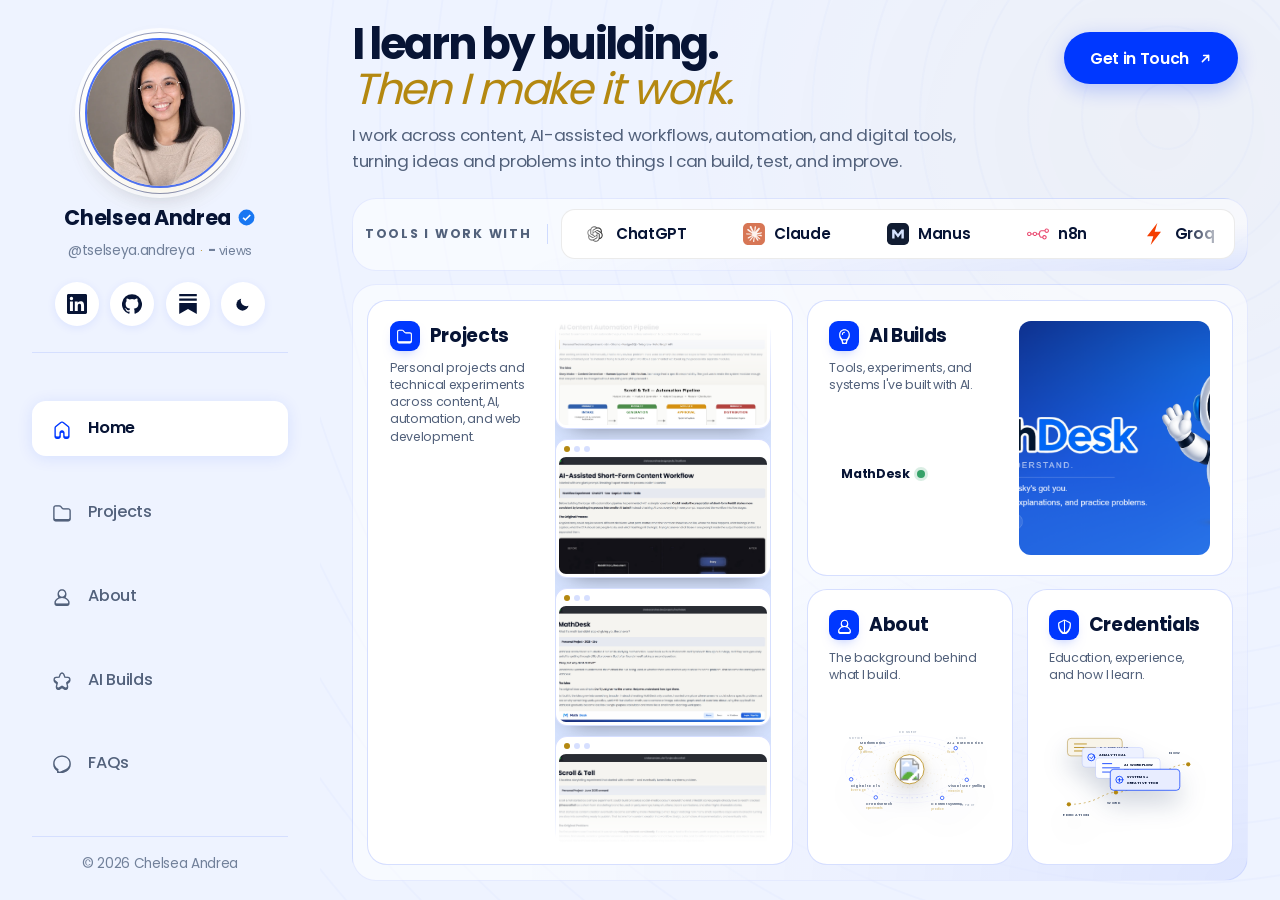
==== commit b00588db: "fix: compact portfolio page layouts" ====
--- a/index.html
+++ b/index.html
@@ -3,25 +3,25 @@
 <head>
 <meta charset="UTF-8" />
 <meta name="viewport" content="width=device-width, initial-scale=1.0, viewport-fit=cover" />
-<title>Chelsea Andrea Dominguez — AI Workflow Designer</title>
+<title>Chelsea Andrea Dominguez | AI Workflow Designer</title>
 <meta name="description" content="AI Workflow Designer building AI workflows, n8n automation, content systems, and personal software projects." />
 <meta name="author" content="Chelsea Andrea Dominguez" />
 <link rel="canonical" href="https://tselseya.github.io/chelseaandrea-dominguez/" />
-<meta property="og:title" content="Chelsea Andrea Dominguez — AI Workflow Designer" />
+<meta property="og:title" content="Chelsea Andrea Dominguez | AI Workflow Designer" />
 <meta property="og:description" content="AI workflows, n8n automation, content systems, and personal software projects by Chelsea Andrea Dominguez." />
 <meta property="og:type" content="website" />
 <meta property="og:url" content="https://tselseya.github.io/chelseaandrea-dominguez/" />
 <meta property="og:site_name" content="Chelsea Andrea Dominguez" />
 <meta property="og:image" content="https://tselseya.github.io/chelseaandrea-dominguez/preview.jpg" />
-<meta property="og:image:alt" content="Chelsea Andrea Dominguez — AI Workflow Designer" />
+<meta property="og:image:alt" content="Chelsea Andrea Dominguez | AI Workflow Designer" />
 <meta property="og:image:type" content="image/jpeg" />
 <meta property="og:image:width" content="1200" />
 <meta property="og:image:height" content="630" />
 <meta name="twitter:card" content="summary_large_image" />
-<meta name="twitter:title" content="Chelsea Andrea Dominguez — AI Workflow Designer" />
+<meta name="twitter:title" content="Chelsea Andrea Dominguez | AI Workflow Designer" />
 <meta name="twitter:description" content="AI workflows, n8n automation, content systems, and personal software projects by Chelsea Andrea Dominguez." />
 <meta name="twitter:image" content="https://tselseya.github.io/chelseaandrea-dominguez/preview.jpg" />
-<meta name="twitter:image:alt" content="Chelsea Andrea Dominguez — AI Workflow Designer" />
+<meta name="twitter:image:alt" content="Chelsea Andrea Dominguez | AI Workflow Designer" />
 <link rel="icon" href="favicon.png" />
 <link rel="apple-touch-icon" href="favicon.png" />
 
@@ -1013,6 +1013,54 @@
   }
   .htile__go svg{width:14px;height:14px}
 }
+/* Portfolio revision: compact mobile frames, two-card builds, and framed credentials. */
+.projects-filter-preserved{display:none!important}
+.projects-grid{grid-template-columns:repeat(2,minmax(0,1fr));grid-template-rows:1fr;gap:1rem}
+.projects-grid .project-card[data-tall="true"]{grid-row:auto}
+.aib-grid-2{display:grid;grid-template-columns:repeat(2,minmax(0,1fr));gap:1rem;margin-top:1rem}
+.cert-frame{padding:.35rem .75rem .75rem;border:1px solid var(--border);border-radius:18px;background:var(--surface2);box-shadow:inset 0 1px 0 rgba(255,255,255,.35)}
+.cert-frame .cert-row{border:0;border-radius:0;background:transparent;margin:0;padding:.7rem .2rem;border-bottom:1px solid var(--border);position:relative}
+.cert-frame .cert-row:last-of-type{border-bottom:0}
+.cert-frame .cert-row:hover{transform:none;background:var(--surface);border-color:transparent;box-shadow:none}
+.cert-frame .cert-num{font-size:.68rem;letter-spacing:.12em;color:var(--dim)}
+.cert-frame .cert-name{font-size:.82rem;line-height:1.25}
+.cert-frame .cert-meta{font-size:.68rem}
+.cert-frame .cert-badge{width:36px;height:36px;flex-basis:36px}
+.aib-card-article{appearance:none;cursor:pointer;font-family:'Poppins',sans-serif}
+@media(max-width:900px){
+  .page-projects .outer-frame--grid{padding:1.25rem .55rem .55rem}
+  .projects-grid{grid-template-columns:repeat(2,minmax(0,1fr));grid-template-rows:1fr;gap:.55rem;height:100%}
+  .project-card{min-height:0;--banner-h:clamp(78px,22vw,125px);padding:.65rem}
+  .project-card[data-tall="true"]{--banner-h:clamp(78px,22vw,125px)}
+  .project-banner{margin:-.65rem -.65rem .55rem}
+  .project-card h3{font-size:clamp(.78rem,3.6vw,1rem);line-height:1.15;margin-bottom:.25rem}
+  .project-card .subtitle{font-size:clamp(.56rem,2.5vw,.72rem);line-height:1.35;-webkit-line-clamp:5}
+  .project-tags{gap:.18rem;margin-bottom:.3rem}
+  .tag{font-size:clamp(.42rem,1.8vw,.56rem);padding:.12rem .35rem}
+  .page-aibuilds .outer-frame--page-inner{padding:1rem .55rem;overflow:hidden}
+  .page-aibuilds .section-title{font-size:clamp(1.45rem,7vw,2rem);margin-bottom:.3rem}
+  .page-aibuilds .section-desc{font-size:.62rem;line-height:1.35;margin-bottom:.45rem}
+  .aib-grid-2{grid-template-columns:repeat(2,minmax(0,1fr));gap:.35rem;margin-top:.35rem;align-items:stretch}
+  .aib-card{border-radius:10px}
+  .aib-card-visual{aspect-ratio:3/2}
+  .aib-card-body{padding:.35rem .38rem .4rem;gap:.08rem}
+  .aib-card-tag{font-size:clamp(.34rem,1.35vw,.48rem);letter-spacing:.04em;margin-bottom:.04rem;line-height:1.05}
+  .aib-card-title{font-size:clamp(.58rem,2.5vw,.76rem);line-height:1.08;margin-bottom:.08rem}
+  .aib-card-tagline{font-size:clamp(.42rem,1.65vw,.56rem);line-height:1.18;margin-bottom:.12rem;display:block;overflow:visible}
+  .aib-card-desc{font-size:clamp(.39rem,1.45vw,.5rem);line-height:1.22;margin-bottom:.2rem;display:block;overflow:visible}
+  .aib-card-meta{gap:.1rem}
+  .aib-card-meta span{font-size:clamp(.32rem,1.1vw,.43rem);padding:.07rem .2rem;letter-spacing:.01em;line-height:1.1}
+  .aib-card-cta{width:100%;justify-content:center;padding:.23rem .18rem;font-size:clamp(.4rem,1.4vw,.52rem);gap:.1rem;margin-top:.2rem;line-height:1.05;text-align:center}
+  .aib-card-socials{gap:.16rem;margin-top:.2rem;justify-content:center}
+  .aib-card-socials a{width:clamp(17px,5vw,22px);height:clamp(17px,5vw,22px)}
+  .aib-card-socials svg{width:clamp(8px,2.5vw,10px);height:clamp(8px,2.5vw,10px)}
+  .cert-frame{padding:.2rem .45rem .45rem;border-radius:13px}
+  .cert-frame .cert-row{grid-template-columns:auto minmax(0,1fr) auto;gap:.45rem;padding:.48rem .12rem}
+  .cert-frame .cert-badge{width:28px;height:28px;flex-basis:28px}
+  .cert-frame .cert-name{font-size:clamp(.55rem,2.2vw,.7rem);line-height:1.15}
+  .cert-frame .cert-meta{font-size:clamp(.46rem,1.7vw,.58rem)}
+  .cert-frame .cert-num{font-size:.52rem}
+}
 </style>
 <link rel="stylesheet" href="./motion.css" />
 </head>
@@ -1040,7 +1088,7 @@
           <span class="sidebar-meta__handle">@tselseya.andreya</span>
           <span class="sidebar-meta__separator" aria-hidden="true">·</span>
           <span class="sidebar-counter" role="status" aria-live="polite" aria-atomic="true" title="Page views">
-            <span id="visitCount" class="sidebar-counter__value">—</span>
+            <span id="visitCount" class="sidebar-counter__value">-</span>
             <span class="sidebar-counter__label">views</span>
           </span>
         </span>
@@ -1310,12 +1358,11 @@
 
   <div id="page-projects" class="page page-projects">
     <div class="projects-head">
-      <div class="section-label">Portfolio</div>
-      <h2 class="section-title">Projects</h2>
+<h2 class="section-title">Projects</h2>
       <p class="section-desc">A mix of personal projects, experiments, and professional work across content, video, design, and AI workflows.</p>
     </div>
 
-    <div class="outer-frame outer-frame--filter" data-reveal>
+    <div class="outer-frame outer-frame--filter projects-filter-preserved" data-reveal>
       <div class="filter-bar">
         <span class="filter-title">Filter by</span>
         <div class="filter-chips" id="filterChips">
@@ -1340,11 +1387,10 @@
   <div id="page-about" class="page page-scrolled">
     <div class="outer-frame outer-frame--page" data-reveal>
       <div class="outer-frame--page-inner">
-        <div class="section-label">Background</div>
         <h2 class="section-title">The background behind<br /><em>what I build.</em></h2>
 
         <h3 class="cred-section-title">Introduction</h3>
-        <p class="section-desc">I studied pure mathematics and later explored content production, AI-assisted workflows, automation, and web-based tools. I learn best by applying ideas to real projects—building a first version, testing it, finding what breaks, and improving the result.</p>
+        <p class="section-desc">I studied pure mathematics and later explored content production, AI-assisted workflows, automation, and web-based tools. I learn best by applying ideas to real projects-building a first version, testing it, finding what breaks, and improving the result.</p>
 
         <div class="cred-two-col">
           <div class="cred-left">
@@ -1364,6 +1410,9 @@
               <p class="cred-exp-company">Personal project</p>
               <p>Built a faceless short-form storytelling brand and experimented with content production, AI-assisted prompt workflows, and modular n8n automation. The automation work remains an evolving technical experiment rather than a fully validated publishing system.</p>
             </article>
+
+        <h3 class="cred-section-title">Current focus</h3>
+        <p class="section-desc">I'm focused on improving AI-assisted development, building more reliable n8n workflows, and turning project experiments into clearer, better-tested tools.</p>
           </div>
 
           <div class="cred-right">
@@ -1377,30 +1426,24 @@
 
             <h3 class="cred-section-title">Selected credentials</h3>
             <p class="cred-section-desc">A small selection of recent credentials, with additional certificates kept available in a compact format.</p>
-            <div class="cert-group">
+            <div class="cert-group cert-frame">
               <a class="cert-row" href="https://learn.kodekloud.com/certificate/7b5b303a-6b4b-4856-9ec5-4b5d497501bb" target="_blank" rel="noopener">
                 <img class="cert-badge" src="images/certs/kodekloud-badge.png" alt="KodeKloud" />
-                <div class="cert-body"><div class="cert-name">FreeCodeCamp — n8n: Zero to Hero</div><div class="cert-meta">KodeKloud · April 2026</div></div>
-              </a>
+                <div class="cert-body"><div class="cert-name">FreeCodeCamp: n8n: Zero to Hero</div><div class="cert-meta">KodeKloud · April 2026</div></div><span class="cert-num" aria-hidden="true">01</span></a>
               <a class="cert-row" href="https://certificates.upgrad.com/9bde6d64-6f3d-42d3-b7f4-99b82a6d2382-Free%20Course%20Completion-QZavAIwTDco5Coaf.jpeg" target="_blank" rel="noopener">
                 <img class="cert-badge" src="images/certs/upgrad-badge.png" alt="upGrad" />
-                <div class="cert-body"><div class="cert-name">Advanced Prompt Engineering with ChatGPT</div><div class="cert-meta">upGrad · January 2026</div></div>
-              </a>
+                <div class="cert-body"><div class="cert-name">Advanced Prompt Engineering with ChatGPT</div><div class="cert-meta">upGrad · January 2026</div></div><span class="cert-num" aria-hidden="true">02</span></a>
               <a class="cert-row" href="https://cdn.qwiklabs.com/dkQVGBYS8HvCJHFPxPExnP3JVKTEoe6CpEKnTq8o2fo%3D" target="_blank" rel="noopener">
                 <img class="cert-badge" src="images/certs/googlecloud-badge.png" alt="Google Cloud" />
-                <div class="cert-body"><div class="cert-name">Introduction to Generative AI</div><div class="cert-meta">Google Cloud · January 2026</div></div>
-              </a>
+                <div class="cert-body"><div class="cert-name">Introduction to Generative AI</div><div class="cert-meta">Google Cloud · January 2026</div></div><span class="cert-num" aria-hidden="true">03</span></a>
               <a class="cert-row" href="https://cert.efset.org/33pCLh" target="_blank" rel="noopener">
                 <img class="cert-badge" src="images/certs/efset-badge.png" alt="EF SET" />
-                <div class="cert-body"><div class="cert-name">EF SET English Certificate — C2 Proficient</div><div class="cert-meta">EF SET · August 2025</div></div>
-              </a>
+                <div class="cert-body"><div class="cert-name">EF SET English Certificate, C2 Proficient</div><div class="cert-meta">EF SET · August 2025</div></div><span class="cert-num" aria-hidden="true">04</span></a>
               <p class="cert-additional"><strong>Additional certificates:</strong> <a class="cert-inline-link" href="https://www.canva.com/en/design-school/certification-award/ed097142-64ac-4f82-9f15-7ddbbcd5fa50" target="_blank" rel="noopener">Canva Essentials</a> and <a class="cert-inline-link" href="https://www.canva.com/design-school/certification-award/432048bd-c687-48d8-a746-683e80b297cf" target="_blank" rel="noopener">Graphic Design Essentials</a> (2024); <a class="cert-inline-link" href="https://drive.google.com/file/d/1QQ21x6dmiLKzXMfmcSVyYc5T7CNganoL/view?usp=sharing" target="_blank" rel="noopener">Fundamentals of Digital Marketing</a>, Google Digital Garage (2021).</p>
             </div>
           </div>
         </div>
 
-        <h3 class="cred-section-title">Current focus</h3>
-        <p class="section-desc">I'm focused on improving AI-assisted development, building more reliable n8n workflows, and turning project experiments into clearer, better-tested tools.</p>
       </div>
     </div>
   </div>
@@ -1408,11 +1451,10 @@
   <div id="page-aibuilds" class="page page-scrolled">
     <div class="outer-frame outer-frame--page" data-reveal>
       <div class="outer-frame--page-inner">
-        <div class="section-label">AI Builds</div>
         <h2 class="section-title">Things I've built</h2>
         <p class="section-desc">A collection of AI-powered tools, workflow experiments, and technical builds I've made while exploring what AI can actually do inside a working system.</p>
 
-        <div class="aib-grid-3">
+        <div class="aib-grid-2">
           <article class="aib-card">
             <div class="aib-card-visual">
               <span class="aib-card-badge">Free</span>
@@ -1422,7 +1464,7 @@
               <span class="aib-card-tag">AI Web Tool</span>
               <h4 class="aib-card-title">MathDesk</h4>
               <p class="aib-card-tagline">A math workspace built around understanding, not just answers.</p>
-              <p class="aib-card-desc">A free-to-use AI-assisted math learning tool with step-by-step solving, conversational learning, practice, graphing, and multiple ways to input math — including typing, handwriting, camera, and image upload.</p>
+              <p class="aib-card-desc">A free-to-use AI-assisted math learning tool with step-by-step solving, conversational learning, practice, graphing, and multiple ways to input math, including typing, handwriting, camera, and image upload.</p>
               <div class="aib-card-meta"><span>Live</span><span>Groq + n8n</span><span>Supabase</span></div>
               <a class="aib-card-cta" href="https://app.mathdesk.page.gd/" target="_blank" rel="noopener">Visit MathDesk →</a>
             </div>
@@ -1434,12 +1476,13 @@
               <img src="images/aibuilds/scrolltell-automation-2.png" alt="n8n workflow" />
             </div>
             <div class="aib-card-body">
-              <span class="aib-card-tag">AI Workflow</span>
+              <span class="aib-card-tag">Content Systems + Automation</span>
               <h4 class="aib-card-title">Scroll &amp; Tell Automation</h4>
-              <p class="aib-card-tagline">A conversational workflow for collecting stories through Instagram.</p>
-              <p class="aib-card-desc">An n8n-based workflow that handles Instagram DMs and comments, identifies user intent, and guides story submissions through a conversational collection process using local AI.</p>
+              <p class="aib-card-tagline">A modular workflow for story intake, content preparation, human review, and distribution.</p>
+              <p class="aib-card-desc">A merged technical case study documenting the five-stage content workflow and four-module n8n architecture behind Scroll &amp; Tell.</p>
               <div class="aib-card-meta"><span>n8n</span><span>AI-assisted workflow</span><span>Instagram</span></div>
               <a class="aib-card-cta" href="https://chelseaandrea.substack.com/" target="_blank" rel="noopener">Case study →</a>
+              <button type="button" class="aib-card-cta aib-card-article" data-open-project="scrolltell">Project article →</button>
               <div class="aib-card-socials">
                 <a href="https://www.facebook.com/thescrolltell" target="_blank" rel="noopener" aria-label="Facebook">
                   <svg viewBox="0 0 24 24" fill="currentColor"><path d="M24 12.073C24 5.405 18.627 0 12 0S0 5.405 0 12.073C0 18.1 4.388 23.094 10.125 24v-8.437H7.078v-3.49h3.047V9.43c0-3.017 1.792-4.684 4.533-4.684 1.312 0 2.686.235 2.686.235v2.955h-1.513c-1.49 0-1.955.93-1.955 1.885v2.252h3.328l-.532 3.49h-2.796V24C19.612 23.094 24 18.1 24 12.073z"/></svg>
@@ -1457,16 +1500,6 @@
             </div>
           </article>
 
-          <article class="aib-card">
-            <div class="aib-card-visual"><img src="images/aibuilds/pipeline-architecture.png" alt="Pipeline architecture" /></div>
-            <div class="aib-card-body">
-              <span class="aib-card-tag">Automation System</span>
-              <h4 class="aib-card-title">AI Content Automation Pipeline</h4>
-              <p class="aib-card-tagline">A modular pipeline from story intake through human review and distribution.</p>
-              <p class="aib-card-desc">A four-module n8n architecture that separates story intake, AI content generation, human approval, and distribution. Built as an experiment in making a repetitive content process more modular and easier to control.</p>
-              <div class="aib-card-meta"><span>4 Modules</span><span>n8n</span><span>Human-in-Loop</span></div>
-            </div>
-          </article>
         </div>
       </div>
     </div>
@@ -1475,7 +1508,6 @@
   <div id="page-contact" class="page page-scrolled">
     <div class="outer-frame outer-frame--page" data-reveal>
       <div class="outer-frame--page-inner">
-        <div class="section-label">Get in Touch</div>
         <div class="contact-grid">
           <div class="contact-faq">
             <div class="contact-faq__card">
@@ -1546,12 +1578,12 @@
 const TOOLS=[{name:'ChatGPT',file:'tool-chatgpt.svg'},{name:'Claude',file:'tool-claude.svg'},{name:'Manus',file:'tool-manus.svg'},{name:'n8n',file:'tool-n8n.svg'},{name:'Groq',file:'tool-groq.svg'},{name:'Supabase',file:'tool-supabase.svg'},{name:'GitHub',file:'tool-github.svg'},{name:'HTML5',file:'tool-html5.svg'},{name:'CSS',file:'tool-css.svg'},{name:'JavaScript',file:'tool-js.svg'},{name:'Google Veo',file:'tool-google-veo.svg'},{name:'CapCut',file:'tool-capcut.svg'},{name:'Canva',file:'tool-canva.svg'},{name:'Google Workspace',file:'tool-google-workspace.svg'}];
 
 const PROJECTS=[
-{id:'mathdesk',banner:'banner-mathdesk.png',tall:true,categories:['ai','web-app','automation'],title:'MathDesk',subtitle:'A free-to-use AI-assisted math learning tool that combines step-by-step solving, conversational explanations, practice, and multiple ways to work with math — from typing and handwriting to camera and image input.',fit:'cover',
+{id:'mathdesk',banner:'banner-mathdesk.png',tall:true,categories:['ai','web-app','automation'],title:'MathDesk',subtitle:'A free-to-use AI-assisted math learning tool that combines step-by-step solving, conversational explanations, practice, and multiple ways to work with math, from typing and handwriting to camera and image input.',fit:'cover',
 tags:[{t:'Live Project',c:'tag-live'},{t:'AI',c:'tag-ai'}],
-article:`<h2 class="modal-title">MathDesk</h2><p class="modal-subtitle">What if a math tool didn't stop at giving you the answer?</p><div class="highlight-box"><p><strong>Personal Project · 2026 · Live</strong></p></div><div class="modal-body"><p>MathDesk started from a frustration I had while studying mathematics. I used tools such as Photomath and Symbolab throughout college, and they were genuinely useful for getting through difficult problems. But I often found myself asking a second question:</p><p><strong>"Okay, but why did it do that?"</strong></p><p>Sometimes I wanted to understand the method, the rule being used, or whether there was another way to solve the same problem. That became the starting point for MathDesk.</p><h4>The Idea</h4><p>The original idea was simple: <strong>Don't just give me the answer. Help me understand how I got there.</strong></p><p>As I built it, the idea grew into something broader. Instead of making MathDesk only a solver, I wanted one place where someone could solve a specific problem, ask how or why something works, practice, work with handwritten math, use a camera or image, calculate, graph, and ask questions about using the app itself. So MathDesk gradually became less like a single-purpose calculator and more like a small math-learning workspace.</p><figure class="modal-figure"><img src="images/projects/mathdesk-visual-1.png" alt="MathDesk hero screenshot" /><figcaption>MathDesk — the main workspace.</figcaption></figure><h4>The Core Modes</h4><p><strong>Solve</strong> is designed for a specific math problem. The response is structured around the actual expression being worked on, followed by the reasoning behind each step. The goal isn't just <em>Answer → final number</em>, but <em>Step → operation → reason</em>.</p><p><strong>Learn</strong> is for questions about concepts rather than one specific problem. It behaves more like a conversational tutor.</p><p><strong>Practice</strong> generates problems that can be worked through independently. It can also check submitted answers.</p><p><strong>Desky</strong> is the general study companion inside MathDesk, separate from the math-solving modes.</p><figure class="modal-figure modal-figure--grid"><img src="images/projects/mathdesk-visual-2a.png" alt="Solve mode" /><img src="images/projects/mathdesk-visual-2b.png" alt="Learn mode" /><img src="images/projects/mathdesk-visual-2c.png" alt="Practice mode" /><img src="images/projects/mathdesk-visual-2d.png" alt="Desky mode" /><figcaption>Four modes — Solve · Learn · Practice · Desky.</figcaption></figure><h4>Math Doesn't Always Start as Text</h4><p>One of the things I wanted to explore was input flexibility. MathDesk supports typed math input, math keyboard input, camera capture, handwriting, image upload, paste, and drag-and-drop. Camera, handwriting, and uploaded images can be routed to a vision-capable model when visual input is detected.</p><figure class="modal-figure modal-figure--grid"><img src="images/projects/mathdesk-visual-3a.png" alt="Typed input" /><img src="images/projects/mathdesk-visual-3b.png" alt="Camera capture" /><img src="images/projects/mathdesk-visual-3c.png" alt="Handwriting canvas" /><img src="images/projects/mathdesk-visual-3d.png" alt="Image upload" /><figcaption>Type · Camera · Handwrite · Upload.</figcaption></figure><h4>The Tools Around the AI</h4><p>The AI isn't the entire application. MathDesk also includes calculator, graphing, math topic selection, math keyboard, user accounts, saved chats, and image handling — kept in the same workspace instead of requiring a switch between separate tools.</p><figure class="modal-figure modal-figure--grid"><img src="images/projects/mathdesk-visual-4a.png" alt="Calculator" /><img src="images/projects/mathdesk-visual-4b.png" alt="Graphing" /><img src="images/projects/mathdesk-visual-4c.png" alt="Saved chats" /><img src="images/projects/mathdesk-visual-4d.png" alt="Topic selector" /><figcaption>Calculator · Graphing · Saved chats · Topics.</figcaption></figure><h4>How I Built It</h4><p>MathDesk uses a deliberately simple frontend: <strong>Vanilla HTML + CSS + JavaScript</strong>. The frontend communicates with a self-hosted n8n workflow. Supabase handles optional accounts and saved chat history.</p><figure class="modal-figure"><img src="images/projects/mathdesk-visual-5.png" alt="MathDesk system architecture" /><figcaption>Frontend → n8n → Groq, with Supabase on the storage side.</figcaption></figure><h4>The AI Routing</h4><p>The n8n workflow doesn't send every request through the same path. The request contains a mode, and the workflow uses that to route to the appropriate prompt and response structure. Visual input is routed toward a vision-capable model. That means the system isn't simply <em>User → AI</em> — there's application logic in between.</p><figure class="modal-figure"><img src="images/projects/mathdesk-visual-6.png" alt="n8n routing workflow" /><figcaption>Webhook → Mode routing → model/API → response.</figcaption></figure><h4>Building It With AI</h4><p>MathDesk was developed through an <strong>AI-assisted, iterative coding workflow</strong>. I used AI heavily to generate and modify frontend code, while directing product architecture, feature behavior, workflow logic, API integrations, prompt design, testing, debugging, and deployment decisions.</p><p>This wasn't a case of asking AI to build an application and accepting whatever it produced. A large part of the learning came from taking generated code, testing it, finding what broke, and figuring out how the pieces actually connected.</p><h4>One Detail I Care About</h4><p>One of my favorite parts of MathDesk is the structure of the Solve response. Instead of hiding the calculation inside a paragraph, each step has its own place — closer to how I was expected to show work in college mathematics.</p><figure class="modal-figure"><img src="images/projects/mathdesk-visual-7.png" alt="Full Solve response" /><figcaption>The structured Solve response — step, operation, reason.</figcaption></figure><h4>What I Learned</h4><p>MathDesk ended up teaching me more about software development than I expected: frontend state, APIs, webhooks, AI prompt routing, multimodal inputs, authentication, databases, deployment, DNS, and debugging. The useful skill in AI-assisted coding isn't generating code faster — it's understanding enough of the system to direct the AI, recognize when something is wrong, and decide what needs to change.</p><h4>What It Doesn't Do</h4><p>MathDesk uses an LLM rather than a dedicated symbolic mathematics engine, so answers aren't mathematically guaranteed. The n8n backend currently depends on a local/self-hosted setup and a public tunnel, and the system doesn't yet have a complete feedback loop for measuring which AI responses were actually helpful.</p><h4>Where It Is Now</h4><p>MathDesk is live and available to use for free. There's a Ko-fi support option for anyone who wants to support the project, but using MathDesk doesn't depend on paying.</p><figure class="modal-figure modal-figure--grid"><img src="images/projects/mathdesk-visual-8a.png" alt="MathDesk live page" /><img src="images/projects/mathdesk-visual-8b.png" alt="Ko-fi support" /><figcaption>MathDesk live — free to use, optional support.</figcaption></figure><h4>Takeaway</h4><p>MathDesk started with a question about learning mathematics. It ended up becoming a bigger experiment in building software with AI. The part I'm most interested in isn't that it uses an LLM — it's that I took an idea I had as a mathematics student, turned it into an actual web application, connected the frontend to an AI workflow, deployed it, and kept figuring things out whenever something broke.</p><div class="tech-stack"><span>Vanilla HTML/CSS/JS</span><span>n8n (self-hosted)</span><span>Groq API</span><span>Supabase</span><span>Docker</span><span>GitHub Pages</span><span>ngrok</span></div></div>`},
+article:`<h2 class="modal-title">MathDesk</h2><p class="modal-subtitle">What if a math tool didn't stop at giving you the answer?</p><div class="highlight-box"><p><strong>Personal Project · 2026 · Live</strong></p></div><div class="modal-body"><p>MathDesk started from a frustration I had while studying mathematics. I used tools such as Photomath and Symbolab throughout college, and they were genuinely useful for getting through difficult problems. But I often found myself asking a second question:</p><p><strong>"Okay, but why did it do that?"</strong></p><p>Sometimes I wanted to understand the method, the rule being used, or whether there was another way to solve the same problem. That became the starting point for MathDesk.</p><h4>The Idea</h4><p>The original idea was simple: <strong>Don't just give me the answer. Help me understand how I got there.</strong></p><p>As I built it, the idea grew into something broader. Instead of making MathDesk only a solver, I wanted one place where someone could solve a specific problem, ask how or why something works, practice, work with handwritten math, use a camera or image, calculate, graph, and ask questions about using the app itself. So MathDesk gradually became less like a single-purpose calculator and more like a small math-learning workspace.</p><figure class="modal-figure"><img src="images/projects/mathdesk-visual-1.png" alt="MathDesk hero screenshot" /><figcaption>MathDesk: the main workspace.</figcaption></figure><h4>The Core Modes</h4><p><strong>Solve</strong> is designed for a specific math problem. The response is structured around the actual expression being worked on, followed by the reasoning behind each step. The goal isn't just <em>Answer → final number</em>, but <em>Step → operation → reason</em>.</p><p><strong>Learn</strong> is for questions about concepts rather than one specific problem. It behaves more like a conversational tutor.</p><p><strong>Practice</strong> generates problems that can be worked through independently. It can also check submitted answers.</p><p><strong>Desky</strong> is the general study companion inside MathDesk, separate from the math-solving modes.</p><figure class="modal-figure modal-figure--grid"><img src="images/projects/mathdesk-visual-2a.png" alt="Solve mode" /><img src="images/projects/mathdesk-visual-2b.png" alt="Learn mode" /><img src="images/projects/mathdesk-visual-2c.png" alt="Practice mode" /><img src="images/projects/mathdesk-visual-2d.png" alt="Desky mode" /><figcaption>Four modes: Solve · Learn · Practice · Desky.</figcaption></figure><h4>Math Doesn't Always Start as Text</h4><p>One of the things I wanted to explore was input flexibility. MathDesk supports typed math input, math keyboard input, camera capture, handwriting, image upload, paste, and drag-and-drop. Camera, handwriting, and uploaded images can be routed to a vision-capable model when visual input is detected.</p><figure class="modal-figure modal-figure--grid"><img src="images/projects/mathdesk-visual-3a.png" alt="Typed input" /><img src="images/projects/mathdesk-visual-3b.png" alt="Camera capture" /><img src="images/projects/mathdesk-visual-3c.png" alt="Handwriting canvas" /><img src="images/projects/mathdesk-visual-3d.png" alt="Image upload" /><figcaption>Type · Camera · Handwrite · Upload.</figcaption></figure><h4>The Tools Around the AI</h4><p>The AI isn't the entire application. MathDesk also includes calculator, graphing, math topic selection, math keyboard, user accounts, saved chats, and image handling, kept in the same workspace instead of requiring a switch between separate tools.</p><figure class="modal-figure modal-figure--grid"><img src="images/projects/mathdesk-visual-4a.png" alt="Calculator" /><img src="images/projects/mathdesk-visual-4b.png" alt="Graphing" /><img src="images/projects/mathdesk-visual-4c.png" alt="Saved chats" /><img src="images/projects/mathdesk-visual-4d.png" alt="Topic selector" /><figcaption>Calculator · Graphing · Saved chats · Topics.</figcaption></figure><h4>How I Built It</h4><p>MathDesk uses a deliberately simple frontend: <strong>Vanilla HTML + CSS + JavaScript</strong>. The frontend communicates with a self-hosted n8n workflow. Supabase handles optional accounts and saved chat history.</p><figure class="modal-figure"><img src="images/projects/mathdesk-visual-5.png" alt="MathDesk system architecture" /><figcaption>Frontend → n8n → Groq, with Supabase on the storage side.</figcaption></figure><h4>The AI Routing</h4><p>The n8n workflow doesn't send every request through the same path. The request contains a mode, and the workflow uses that to route to the appropriate prompt and response structure. Visual input is routed toward a vision-capable model. That means the system isn't simply <em>User → AI</em>, there's application logic in between.</p><figure class="modal-figure"><img src="images/projects/mathdesk-visual-6.png" alt="n8n routing workflow" /><figcaption>Webhook → Mode routing → model/API → response.</figcaption></figure><h4>Building It With AI</h4><p>MathDesk was developed through an <strong>AI-assisted, iterative coding workflow</strong>. I used AI heavily to generate and modify frontend code, while directing product architecture, feature behavior, workflow logic, API integrations, prompt design, testing, debugging, and deployment decisions.</p><p>This wasn't a case of asking AI to build an application and accepting whatever it produced. A large part of the learning came from taking generated code, testing it, finding what broke, and figuring out how the pieces actually connected.</p><h4>One Detail I Care About</h4><p>One of my favorite parts of MathDesk is the structure of the Solve response. Instead of hiding the calculation inside a paragraph, each step has its own place, closer to how I was expected to show work in college mathematics.</p><figure class="modal-figure"><img src="images/projects/mathdesk-visual-7.png" alt="Full Solve response" /><figcaption>The structured Solve response, step, operation, reason.</figcaption></figure><h4>What I Learned</h4><p>MathDesk ended up teaching me more about software development than I expected: frontend state, APIs, webhooks, AI prompt routing, multimodal inputs, authentication, databases, deployment, DNS, and debugging. The useful skill in AI-assisted coding isn't generating code faster, it's understanding enough of the system to direct the AI, recognize when something is wrong, and decide what needs to change.</p><h4>What It Doesn't Do</h4><p>MathDesk uses an LLM rather than a dedicated symbolic mathematics engine, so answers aren't mathematically guaranteed. The n8n backend currently depends on a local/self-hosted setup and a public tunnel, and the system doesn't yet have a complete feedback loop for measuring which AI responses were actually helpful.</p><h4>Where It Is Now</h4><p>MathDesk is live and available to use for free. There's a Ko-fi support option for anyone who wants to support the project, but using MathDesk doesn't depend on paying.</p><figure class="modal-figure modal-figure--grid"><img src="images/projects/mathdesk-visual-8a.png" alt="MathDesk live page" /><img src="images/projects/mathdesk-visual-8b.png" alt="Ko-fi support" /><figcaption>MathDesk live, free to use, optional support.</figcaption></figure><h4>Takeaway</h4><p>MathDesk started with a question about learning mathematics. It ended up becoming a bigger experiment in building software with AI. The part I'm most interested in isn't that it uses an LLM; it's that I took an idea I had as a mathematics student, turned it into an actual web application, connected the frontend to an AI workflow, deployed it, and kept figuring things out whenever something broke.</p><div class="tech-stack"><span>Vanilla HTML/CSS/JS</span><span>n8n (self-hosted)</span><span>Groq API</span><span>Supabase</span><span>Docker</span><span>GitHub Pages</span><span>ngrok</span></div></div>`},
 {id:'scrolltell',banner:'banner-scrolltell.png',tall:false,categories:['content','video','social-media','ai','automation'],title:'Scroll & Tell',subtitle:'A faceless short-form storytelling project that grew into experiments in AI-assisted content workflows and n8n automation.',fit:'cover',
 tags:[{t:'Personal Project',c:'tag-smm'},{t:'Content Systems',c:'tag-smm'},{t:'Automation Experiment',c:'tag-ai'}],
-article:`<h2 class="modal-title">Scroll &amp; Tell</h2><p class="modal-subtitle">A faceless short-form storytelling project that grew into experiments in AI-assisted content workflows and n8n automation.</p><div class="highlight-box"><p><strong>Personal Project · June 2025 onward</strong></p></div><div class="modal-body"><h4>Overview</h4><p>Scroll &amp; Tell began as a faceless social-media experiment focused on Reddit-style stories: petty revenge, funny situations, bizarre confessions, and other shareable experiences.</p><p>As I worked on the content, I became interested in the repeatable steps behind each post: shaping a story, adapting narration, preparing captions, creating visuals, assembling a video, reviewing the result, and preparing it for different platforms. That led me to explore a structured AI-assisted content-preparation workflow and a modular n8n automation pipeline.</p><h4>Content and format experiments</h4><p>I tested different short-form formats and production approaches instead of committing to one style immediately. These included gameplay-style backgrounds, mascot concepts, AI-generated story visuals, voiceover variations, and edited narration videos. I also adapted content for Instagram, Facebook, TikTok, and YouTube Shorts, each with slightly different requirements.</p><figure class="modal-figure modal-figure--grid"><img src="images/projects/scrolltell-visual-1a.png" alt="Published Reel" /><img src="images/projects/scrolltell-visual-1b.png" alt="Gameplay-style video" /><img src="images/projects/scrolltell-visual-1c.png" alt="Mascot concept" /><img src="images/projects/scrolltell-visual-1d.png" alt="AI-generated story scene" /><img src="images/projects/scrolltell-visual-1e.png" alt="Alternate narrator voice" /><img src="images/projects/scrolltell-visual-1f.png" alt="Format experiment" /><figcaption>Early content and visual-format experiments.</figcaption></figure><figure class="modal-figure modal-figure--grid"><img src="images/projects/scrolltell-visual-2a.png" alt="Instagram content" /><img src="images/projects/scrolltell-visual-2b.png" alt="Facebook content" /><img src="images/projects/scrolltell-visual-2c.png" alt="TikTok content" /><img src="images/projects/scrolltell-visual-2d.png" alt="YouTube Shorts content" /><figcaption>Examples prepared for Instagram, Facebook, TikTok, and YouTube Shorts.</figcaption></figure><h4>The AI-assisted content-preparation workflow</h4><p>Before building the n8n pipeline, I broke content preparation into five prompt-driven stages:</p><ol><li><strong>Story extraction:</strong> remove filler and organize events while preserving sequence and emotional arc.</li><li><strong>Script adaptation:</strong> turn the cleaned story into short-form narration.</li><li><strong>Caption generation:</strong> prepare a platform-aware caption with a hook and call to action.</li><li><strong>CTA selection:</strong> choose a call to action that fits the story and intended interaction.</li><li><strong>Hashtag classification:</strong> group relevant tags by broad, niche, and branded themes.</li></ol><p>Each stage has a separate responsibility, making it easier to review or adjust one part without rewriting the entire prompt. This is a human-reviewed workflow, not an autonomous software pipeline.</p><figure class="modal-figure modal-figure--grid"><img src="images/projects/shortform-visual-1.png" alt="Short-form workflow before and after" /><img src="images/projects/shortform-visual-2.png" alt="Five-stage content preparation workflow" /><img src="images/projects/shortform-visual-3a.png" alt="Raw to extracted story example" /><img src="images/projects/shortform-visual-3c.png" alt="Script to caption example" /><figcaption>Prompt examples and the five-stage content-preparation process.</figcaption></figure><h4>From repeatable steps to automation</h4><p>I then explored whether some repetitive steps could be connected into a structured workflow. I built four n8n modules with separate responsibilities.</p><p><strong>Module 1 — Story intake:</strong> routes Instagram DM/comment events, classifies intent, and collects story submissions through a guided conversation.</p><p><strong>Module 2 — Content and media preparation:</strong> checks for duplicates, generates a structured content package, retrieves an image, generates voiceover, creates word timings, assembles captions, and renders a video file.</p><p><strong>Module 3 — Human review:</strong> routes content through a Telegram approval/rejection process rather than allowing generated content to publish without review.</p><p><strong>Module 4 — Distribution:</strong> contains platform-specific publishing branches and status/error-handling logic.</p><figure class="modal-figure"><img src="images/projects/pipeline-visual-1.png" alt="Four-module workflow overview" /><figcaption>Four-module workflow overview.</figcaption></figure><figure class="modal-figure modal-figure--grid"><img src="images/projects/pipeline-visual-2.png" alt="Story intake routing" /><img src="images/projects/pipeline-visual-3.png" alt="Structured content output" /><img src="images/projects/pipeline-visual-4.png" alt="Telegram human review" /><img src="images/projects/pipeline-visual-5.png" alt="Distribution branches" /><img src="images/projects/pipeline-visual-6.png" alt="Debugging and failure surfaces" /><figcaption>Intake, structured generation, approval, distribution, and debugging.</figcaption></figure><h4>Implementation status and limitations</h4><p>I built the modular workflow structure and connected several services, but I have not validated a real story all the way from intake through successful final publication. The latest export has publishing nodes disabled, so this should not be described as live automated multi-platform publishing.</p><p>The rendered video is assembled from a still image, voiceover, and captions. It is not scene-by-scene AI-generated video. The main engineering lessons have been about preserving state between stages, validating structured model output, handling media files, maintaining approval gates, and designing for failures across connected workflows.</p><h4>What I learned</h4><p>Scroll &amp; Tell connected content production with workflow design. The five-stage prompt process helped me separate editorial tasks; the n8n experiment pushed that separation into a modular system with defined responsibilities.</p><p>The most useful lesson was that automation is not just connecting services. It means deciding what should be deterministic, where AI interpretation is useful, where human review is needed, and how the system should behave when a stage fails.</p><div class="tech-stack"><span>ChatGPT</span><span>CapCut</span><span>Canva</span><span>Google Veo</span><span>n8n</span><span>Groq API</span><span>Meta Graph API</span><span>PostgreSQL</span><span>Google Sheets</span><span>Telegram</span><span>Unsplash</span><span>Self-hosted TTS</span><span>Whisper</span><span>FFmpeg</span><span>Docker</span><span>ngrok</span></div></div>`}];
+article:`<h2 class="modal-title">Scroll &amp; Tell</h2><p class="modal-subtitle">A faceless short-form storytelling project that grew into experiments in AI-assisted content workflows and n8n automation.</p><div class="highlight-box"><p><strong>Personal Project · June 2025 onward</strong></p></div><div class="modal-body"><h4>Overview</h4><p>Scroll &amp; Tell began as a faceless social-media experiment focused on Reddit-style stories: petty revenge, funny situations, bizarre confessions, and other shareable experiences.</p><p>As I worked on the content, I became interested in the repeatable steps behind each post: shaping a story, adapting narration, preparing captions, creating visuals, assembling a video, reviewing the result, and preparing it for different platforms. That led me to explore a structured AI-assisted content-preparation workflow and a modular n8n automation pipeline.</p><h4>Content and format experiments</h4><p>I tested different short-form formats and production approaches instead of committing to one style immediately. These included gameplay-style backgrounds, mascot concepts, AI-generated story visuals, voiceover variations, and edited narration videos. I also adapted content for Instagram, Facebook, TikTok, and YouTube Shorts, each with slightly different requirements.</p><figure class="modal-figure modal-figure--grid"><img src="images/projects/scrolltell-visual-1a.png" alt="Published Reel" /><img src="images/projects/scrolltell-visual-1b.png" alt="Gameplay-style video" /><img src="images/projects/scrolltell-visual-1c.png" alt="Mascot concept" /><img src="images/projects/scrolltell-visual-1d.png" alt="AI-generated story scene" /><img src="images/projects/scrolltell-visual-1e.png" alt="Alternate narrator voice" /><img src="images/projects/scrolltell-visual-1f.png" alt="Format experiment" /><figcaption>Early content and visual-format experiments.</figcaption></figure><figure class="modal-figure modal-figure--grid"><img src="images/projects/scrolltell-visual-2a.png" alt="Instagram content" /><img src="images/projects/scrolltell-visual-2b.png" alt="Facebook content" /><img src="images/projects/scrolltell-visual-2c.png" alt="TikTok content" /><img src="images/projects/scrolltell-visual-2d.png" alt="YouTube Shorts content" /><figcaption>Examples prepared for Instagram, Facebook, TikTok, and YouTube Shorts.</figcaption></figure><h4>The AI-assisted content-preparation workflow</h4><p>Before building the n8n pipeline, I broke content preparation into five prompt-driven stages:</p><ol><li><strong>Story extraction:</strong> remove filler and organize events while preserving sequence and emotional arc.</li><li><strong>Script adaptation:</strong> turn the cleaned story into short-form narration.</li><li><strong>Caption generation:</strong> prepare a platform-aware caption with a hook and call to action.</li><li><strong>CTA selection:</strong> choose a call to action that fits the story and intended interaction.</li><li><strong>Hashtag classification:</strong> group relevant tags by broad, niche, and branded themes.</li></ol><p>Each stage has a separate responsibility, making it easier to review or adjust one part without rewriting the entire prompt. This is a human-reviewed workflow, not an autonomous software pipeline.</p><figure class="modal-figure modal-figure--grid"><img src="images/projects/shortform-visual-1.png" alt="Short-form workflow before and after" /><img src="images/projects/shortform-visual-2.png" alt="Five-stage content preparation workflow" /><img src="images/projects/shortform-visual-3a.png" alt="Raw to extracted story example" /><img src="images/projects/shortform-visual-3c.png" alt="Script to caption example" /><figcaption>Prompt examples and the five-stage content-preparation process.</figcaption></figure><h4>From repeatable steps to automation</h4><p>I then explored whether some repetitive steps could be connected into a structured workflow. I built four n8n modules with separate responsibilities.</p><p><strong>Module 1, Story intake:</strong> routes Instagram DM/comment events, classifies intent, and collects story submissions through a guided conversation.</p><p><strong>Module 2, Content and media preparation:</strong> checks for duplicates, generates a structured content package, retrieves an image, generates voiceover, creates word timings, assembles captions, and renders a video file.</p><p><strong>Module 3, Human review:</strong> routes content through a Telegram approval/rejection process rather than allowing generated content to publish without review.</p><p><strong>Module 4, Distribution:</strong> contains platform-specific publishing branches and status/error-handling logic.</p><figure class="modal-figure"><img src="images/projects/pipeline-visual-1.png" alt="Four-module workflow overview" /><figcaption>Four-module workflow overview.</figcaption></figure><figure class="modal-figure modal-figure--grid"><img src="images/projects/pipeline-visual-2.png" alt="Story intake routing" /><img src="images/projects/pipeline-visual-3.png" alt="Structured content output" /><img src="images/projects/pipeline-visual-4.png" alt="Telegram human review" /><img src="images/projects/pipeline-visual-5.png" alt="Distribution branches" /><img src="images/projects/pipeline-visual-6.png" alt="Debugging and failure surfaces" /><figcaption>Intake, structured generation, approval, distribution, and debugging.</figcaption></figure><h4>Implementation status and limitations</h4><p>I built the modular workflow structure and connected several services, but I have not validated a real story all the way from intake through successful final publication. The latest export has publishing nodes disabled, so this should not be described as live automated multi-platform publishing.</p><p>The rendered video is assembled from a still image, voiceover, and captions. It is not scene-by-scene AI-generated video. The main engineering lessons have been about preserving state between stages, validating structured model output, handling media files, maintaining approval gates, and designing for failures across connected workflows.</p><h4>What I learned</h4><p>Scroll &amp; Tell connected content production with workflow design. The five-stage prompt process helped me separate editorial tasks; the n8n experiment pushed that separation into a modular system with defined responsibilities.</p><p>The most useful lesson was that automation is not just connecting services. It means deciding what should be deterministic, where AI interpretation is useful, where human review is needed, and how the system should behave when a stage fails.</p><div class="tech-stack"><span>ChatGPT</span><span>CapCut</span><span>Canva</span><span>Google Veo</span><span>n8n</span><span>Groq API</span><span>Meta Graph API</span><span>PostgreSQL</span><span>Google Sheets</span><span>Telegram</span><span>Unsplash</span><span>Self-hosted TTS</span><span>Whisper</span><span>FFmpeg</span><span>Docker</span><span>ngrok</span></div></div>`}];
 
 const FAQS=[
   {q:"What kind of work do you do?",a:"My work sits somewhere between AI-assisted development, workflow design, content systems, and creative digital work. I've built things ranging from social-media content systems and n8n workflows to AI-assisted web tools like MathDesk. I'm still exploring exactly where that intersection takes me, so I don't try to force everything into one job title."},
@@ -1887,6 +1919,9 @@
   requestAnimationFrame(() => modalArticle.scrollTo({ top: 0, left: 0, behavior: 'instant' }));
   setTimeout(() => modalArticle.scrollTo({ top: 0, left: 0, behavior: 'instant' }), 0);
 }
+document.querySelectorAll('[data-open-project]').forEach(function(btn){
+  btn.addEventListener('click', function(e){ e.stopPropagation(); openProject(btn.dataset.openProject); });
+});
 function closeModal() {
   closeLightbox();
   clearFigureFitObservers();
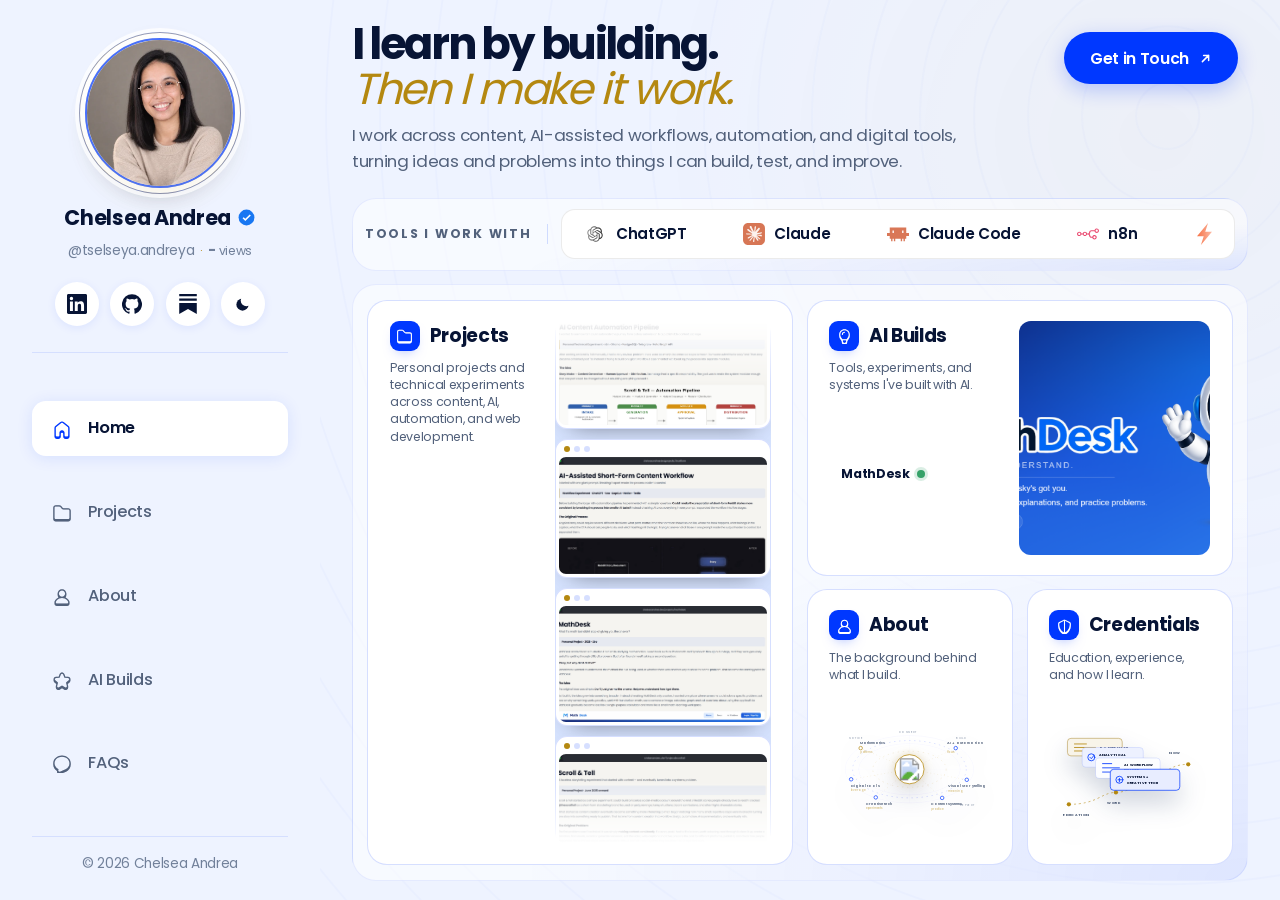
==== commit 8acca09f: "fix: apply portfolio audit and responsive grids" ====
--- a/index.html
+++ b/index.html
@@ -1015,9 +1015,9 @@
 }
 /* Portfolio revision: compact mobile frames, two-card builds, and framed credentials. */
 .projects-filter-preserved{display:none!important}
-.projects-grid{grid-template-columns:repeat(2,minmax(0,1fr));grid-template-rows:1fr;gap:1rem}
+.projects-grid{grid-template-columns:repeat(auto-fit,minmax(280px,1fr));grid-auto-rows:auto;grid-template-rows:none;align-items:stretch;align-content:start;gap:1rem}
 .projects-grid .project-card[data-tall="true"]{grid-row:auto}
-.aib-grid-2{display:grid;grid-template-columns:repeat(2,minmax(0,1fr));gap:1rem;margin-top:1rem}
+.aib-grid-2{display:grid;grid-template-columns:repeat(auto-fit,minmax(300px,1fr));grid-auto-rows:auto;align-items:stretch;gap:1rem;margin-top:1rem}
 .cert-frame{padding:.35rem .75rem .75rem;border:1px solid var(--border);border-radius:18px;background:var(--surface2);box-shadow:inset 0 1px 0 rgba(255,255,255,.35)}
 .cert-frame .cert-row{border:0;border-radius:0;background:transparent;margin:0;padding:.7rem .2rem;border-bottom:1px solid var(--border);position:relative}
 .cert-frame .cert-row:last-of-type{border-bottom:0}
@@ -1026,10 +1026,9 @@
 .cert-frame .cert-name{font-size:.82rem;line-height:1.25}
 .cert-frame .cert-meta{font-size:.68rem}
 .cert-frame .cert-badge{width:36px;height:36px;flex-basis:36px}
-.aib-card-article{appearance:none;cursor:pointer;font-family:'Poppins',sans-serif}
 @media(max-width:900px){
   .page-projects .outer-frame--grid{padding:1.25rem .55rem .55rem}
-  .projects-grid{grid-template-columns:repeat(2,minmax(0,1fr));grid-template-rows:1fr;gap:.55rem;height:100%}
+  .projects-grid{grid-template-columns:repeat(auto-fit,minmax(280px,1fr));grid-template-rows:none;grid-auto-rows:auto;align-content:start;gap:.55rem;height:auto}
   .project-card{min-height:0;--banner-h:clamp(78px,22vw,125px);padding:.65rem}
   .project-card[data-tall="true"]{--banner-h:clamp(78px,22vw,125px)}
   .project-banner{margin:-.65rem -.65rem .55rem}
@@ -1053,13 +1052,53 @@
   .aib-card-cta{width:100%;justify-content:center;padding:.23rem .18rem;font-size:clamp(.4rem,1.4vw,.52rem);gap:.1rem;margin-top:.2rem;line-height:1.05;text-align:center}
   .aib-card-socials{gap:.16rem;margin-top:.2rem;justify-content:center}
   .aib-card-socials a{width:clamp(17px,5vw,22px);height:clamp(17px,5vw,22px)}
-  .aib-card-socials svg{width:clamp(8px,2.5vw,10px);height:clamp(8px,2.5vw,10px)}
+.aib-card-socials svg{width:clamp(8px,2.5vw,10px);height:clamp(8px,2.5vw,10px)}
   .cert-frame{padding:.2rem .45rem .45rem;border-radius:13px}
   .cert-frame .cert-row{grid-template-columns:auto minmax(0,1fr) auto;gap:.45rem;padding:.48rem .12rem}
   .cert-frame .cert-badge{width:28px;height:28px;flex-basis:28px}
   .cert-frame .cert-name{font-size:clamp(.55rem,2.2vw,.7rem);line-height:1.15}
   .cert-frame .cert-meta{font-size:clamp(.46rem,1.7vw,.58rem)}
   .cert-frame .cert-num{font-size:.52rem}
+}
+.aib-card-actions{display:flex;flex-wrap:wrap;gap:.55rem;align-items:center;margin-top:1rem;}
+.aib-card-actions .aib-card-cta{margin-top:0;}
+.aib-card-cta--case{background:var(--accent)!important;color:#fff!important;}
+/* Audit cleanup: edge-to-edge project banners and compact AI-build cards. */
+.project-banner-track,
+.project-banner-track img{width:100%;height:100%;}
+.project-banner-track img{object-fit:cover!important;object-position:center!important;padding:0!important;background:transparent!important;display:block;}
+.projects-grid .project-card{justify-content:flex-start;--banner-h:clamp(170px,28vh,250px);}
+.projects-grid .project-card[data-tall="true"]{--banner-h:clamp(170px,28vh,250px);}
+.aib-card{min-height:0;}
+.aib-card-visual{aspect-ratio:2.8/1;min-height:0;overflow:hidden;}
+@media(max-width:900px){
+  .page-aibuilds .outer-frame--page-inner{overflow:hidden;}
+  .projects-grid .project-card,
+  .projects-grid .project-card[data-tall="true"]{--banner-h:clamp(92px,24vw,130px);}
+  .aib-grid-2{grid-template-columns:repeat(auto-fit,minmax(300px,1fr));gap:.75rem;margin-top:.75rem;}
+  .aib-card-visual{aspect-ratio:2.8/1;}
+  .aib-card-body{padding:.3rem .32rem .34rem;gap:.05rem;}
+  .aib-card-tag{font-size:clamp(.3rem,1.2vw,.44rem);line-height:1.02;}
+  .aib-card-title{font-size:clamp(.52rem,2.2vw,.7rem);line-height:1.04;}
+  .aib-card-tagline{font-size:clamp(.37rem,1.45vw,.52rem);line-height:1.12;margin-bottom:.08rem;}
+  .aib-card-desc{font-size:clamp(.34rem,1.25vw,.46rem);line-height:1.14;margin-bottom:.12rem;}
+  .aib-card-meta{gap:.08rem;}
+  .aib-card-meta span{font-size:clamp(.28rem,1vw,.38rem);padding:.05rem .14rem;line-height:1.05;}
+  .aib-card-cta{padding:.18rem .14rem;font-size:clamp(.34rem,1.2vw,.48rem);margin-top:.12rem;line-height:1;}
+  .aib-card-socials{gap:.12rem;margin-top:.12rem;}
+  .aib-card-actions{display:flex;flex-wrap:wrap;gap:.5rem;margin-top:.75rem;align-items:center;}
+  .aib-card-actions .aib-card-cta{margin-top:0;}
+}
+@media(max-width:600px){
+  .projects-grid{grid-template-columns:1fr;grid-auto-rows:auto;}
+  .aib-grid-2{grid-template-columns:1fr;grid-auto-rows:auto;gap:1rem;}
+  .aib-card-tag{font-size:.75rem;line-height:1.15;letter-spacing:.04em;}
+  .aib-card-title{font-size:1.05rem;line-height:1.2;}
+  .aib-card-tagline{font-size:.9rem;line-height:1.4;}
+  .aib-card-desc{font-size:.85rem;line-height:1.45;}
+  .aib-card-meta span{font-size:.72rem;padding:.16rem .45rem;}
+  .aib-card-actions{gap:.5rem;margin-top:.75rem;}
+  .aib-card-cta{min-height:42px;padding:.65rem .9rem;font-size:.9rem;justify-content:center;}
 }
 </style>
 <link rel="stylesheet" href="./motion.css" />
@@ -1128,23 +1167,23 @@
 
   <nav class="sidebar-nav">
     <ul>
-      <li><a data-page="home" class="active">
+      <li><a href="#home" data-page="home" class="active" aria-current="page">
         <span class="nav-icon"><svg viewBox="0 0 432 576" fill="currentColor" aria-hidden="true"><path class="slab__2 ricon__whole" d="M0 261C0 239 10 219 27 205L171 88C197 67 235 67 261 88L405 205C422 219 432 239 432 261V504C432 544 400 576 360 576H324C284 576 252 544 252 504V432C252 412 236 396 216 396C196 396 180 412 180 432V504C180 544 148 576 108 576H72C32 576 0 544 0 504V261ZM193 116 49 233C41 240 36 250 36 261V468C36 488 52 504 72 504H108C128 504 144 488 144 468V396C144 356 176 324 216 324C256 324 288 356 288 396V468C288 488 304 504 324 504H360C380 504 396 488 396 468V261C396 250 391 240 383 233L239 116C226 105 207 105 193 116Z"/><path class="slab__1 ricon__whole" d="M171 88 27 205C10 219 0 239 0 261V504C0 544 32 576 72 576H108C148 576 180 544 180 504V432C180 412 196 396 216 396C236 396 252 412 252 432V504C252 544 284 576 324 576H360C400 576 432 544 432 504V261C432 239 422 219 405 205L261 88C235 67 197 67 171 88ZM193 116C207 105 226 105 239 116L383 233C391 240 396 250 396 261V468C396 488 380 504 360 504H324C304 504 288 488 288 468V396C288 356 256 324 216 324C176 324 144 356 144 396V468C144 488 128 504 108 504H72C52 504 36 488 36 468V261C36 250 41 240 49 233L193 116Z"/></svg></span>
         <span class="nav-label">Home</span>
       </a></li>
-      <li><a data-page="projects">
+      <li><a href="#projects" data-page="projects">
         <span class="nav-icon"><svg viewBox="0 0 504 576" fill="currentColor" aria-hidden="true"><path class="slab__2 ricon__whole" d="M504 486C504 526 472 558 432 558H72C32 558 0 526 0 486V162C0 122 32 90 72 90H172C194 90 215 100 228 117L268 167C275 175 285 180 296 180H432C472 180 504 212 504 252V486ZM72 486H432C452 486 468 470 468 450V252C468 232 452 216 432 216H296C274 216 253 206 240 189L200 140C193 131 183 126 172 126H72C52 126 36 142 36 162V450C36 470 52 486 72 486Z"/><path class="slab__1 ricon__whole" d="M72 90C32 90 0 122 0 162V486C0 526 32 558 72 558H432C472 558 504 526 504 486V252C504 212 472 180 432 180H296C285 180 275 175 268 167L228 117C215 100 194 90 172 90H72ZM36 162C36 142 52 126 72 126H172C183 126 193 131 200 140L240 189C253 206 274 216 296 216H432C452 216 468 232 468 252V450C468 470 452 486 432 486H72C52 486 36 470 36 450V162Z"/></svg></span>
         <span class="nav-label">Projects</span>
       </a></li>
-      <li><a data-page="about">
+      <li><a href="#about" data-page="about">
         <span class="nav-icon"><svg viewBox="0 0 432 576" fill="currentColor" aria-hidden="true"><path class="slab__2 ricon__whole" d="M216 90C146 90 90 146 90 216V252C90 281 99 307 115 328C90 340 69 356 53 372C34 391 16 415 5 441C2 450 0 459 0 468V504C0 518 4 532 12 544C26 564 48 576 72 576H360C384 576 406 564 420 544C428 532 432 518 432 504V468C432 459 430 450 427 441C416 415 398 391 379 372C363 356 343 340 317 328C333 307 342 280 342 252V216C342 146 286 90 216 90ZM216 342C281 342 326 370 354 398C371 414 385 434 394 455C398 466 397 478 390 488C383 498 372 504 360 504H72C60 504 49 498 42 488C36 478 34 466 39 455C47 434 61 414 78 398C106 370 151 342 216 342ZM306 216C306 266 266 306 216 306C166 306 126 266 126 216C126 166 166 126 216 126C266 126 306 166 306 216Z"/><path class="slab__1 ricon__whole" d="M216 90C146 90 90 146 90 216V252C90 281 99 307 115 328C90 340 69 356 53 372C34 391 16 415 5 441C2 450 0 459 0 468V504C0 518 4 532 12 544C26 564 48 576 72 576H360C384 576 406 564 420 544C428 532 432 518 432 504V468C432 459 430 450 427 441C416 415 398 391 379 372C363 356 343 340 317 328C333 307 342 280 342 252V216C342 146 286 90 216 90ZM306 216C306 266 266 306 216 306C166 306 126 266 126 216C126 166 166 126 216 126C266 126 306 166 306 216ZM78 398C106 370 151 342 216 342C281 342 326 370 354 398C371 414 385 434 394 455C398 466 397 478 390 488C383 498 372 504 360 504H72C60 504 49 498 42 488C36 478 34 466 39 455C47 434 61 414 78 398Z"/></svg></span>
         <span class="nav-label">About</span>
       </a></li>
-      <li><a data-page="aibuilds">
+      <li><a href="#aibuilds" data-page="aibuilds">
         <span class="nav-icon"><svg viewBox="0 0 504 576" fill="currentColor" aria-hidden="true"><path class="slab__2 ricon__whole" d="M319 117C308 90 282 72 252 72C223 72 196 90 185 117L156 191L76 197C47 199 22 218 13 246C10 253 9 261 9 268V305C9 326 18 346 35 360L89 405L77 452C75 458 74 464 74 470V505C74 528 85 550 104 564C128 581 160 582 185 567L252 524L320 567C345 582 377 581 400 564C419 550 430 528 430 505V470C430 464 429 458 428 452L416 405L470 360C486 346 495 326 495 305V268C495 261 494 253 492 246C483 218 458 199 428 197L349 191L319 117ZM262 452C256 448 249 448 243 452L166 500C153 508 137 507 125 499C113 490 108 475 112 461L134 373C136 366 133 359 128 354L58 296C50 289 45 279 45 269C45 250 60 234 79 232L169 226C176 226 182 222 185 215L219 131C224 117 238 108 252 108C267 108 280 117 286 131L319 215C322 222 328 226 335 226L426 232C444 234 459 250 459 269C459 279 455 289 446 296L376 354C371 359 369 366 371 373L393 461C396 475 391 490 379 499C367 507 351 508 339 500L262 452Z"/><path class="slab__1 ricon__whole" d="M252 72C223 72 196 90 185 117L156 191L76 197C47 199 22 218 13 246C10 253 9 261 9 268V305C9 326 18 346 35 360L89 405L77 452C75 458 74 464 74 470V505C74 528 85 550 104 564C128 581 160 582 185 567L252 524L320 567C345 582 377 581 400 564C419 550 430 528 430 505V470C430 464 429 458 428 452L416 405L470 360C486 346 495 326 495 305V268C495 261 494 253 492 246C483 218 458 199 428 197L349 191L319 117C308 90 282 72 252 72ZM219 131C224 117 238 108 252 108C267 108 280 117 286 131L319 215C322 222 328 226 335 226L426 232C444 234 459 250 459 269C459 279 455 289 446 296L376 354C371 359 369 366 371 373L393 461C396 475 391 490 379 499C367 507 351 508 339 500L262 452C259 450 256 449 252 449C249 449 246 450 243 452L166 500C153 508 137 507 125 499C113 490 108 475 112 461L134 373C136 366 133 359 128 354L58 296C50 289 45 279 45 269C45 250 60 234 79 232L169 226C176 226 182 222 185 215L219 131Z"/></svg></span>
         <span class="nav-label">AI Builds</span>
       </a></li>
-      <li class="nav-item--center"><a data-page="contact">
+      <li class="nav-item--center"><a href="#contact" data-page="contact">
         <span class="nav-icon"><svg viewBox="0 0 504 576" fill="currentColor" aria-hidden="true"><path class="slab__2 ricon__whole" d="M0 297C0 162 125 72 252 72C380 72 504 162 504 297V333C504 422 451 502 369 537L208 606C178 619 144 610 123 585C113 572 108 556 108 540V518C45 479 0 414 0 333V297ZM36 297C36 369 80 427 142 460C152 464 155 476 149 485C142 498 142 514 152 526C162 539 179 544 194 537L355 468C424 439 468 372 468 297C468 188 366 108 252 108C138 108 36 188 36 297Z"/><path class="slab__1 ricon__whole" d="M252 72C125 72 0 162 0 297V333C0 414 45 479 108 518V540C108 556 113 571 123 585C144 610 178 619 208 606L369 537C451 502 504 422 504 333V297C504 162 380 72 252 72ZM36 297C36 188 138 108 252 108C366 108 468 188 468 297C468 372 424 439 355 468L194 537C179 544 162 539 152 526C142 514 142 498 149 485C152 481 153 476 151 471C150 466 147 462 142 460C80 427 36 369 36 297Z"/></svg></span>
         <span class="nav-label">FAQs</span>
       </a></li>
@@ -1429,7 +1468,7 @@
             <div class="cert-group cert-frame">
               <a class="cert-row" href="https://learn.kodekloud.com/certificate/7b5b303a-6b4b-4856-9ec5-4b5d497501bb" target="_blank" rel="noopener">
                 <img class="cert-badge" src="images/certs/kodekloud-badge.png" alt="KodeKloud" />
-                <div class="cert-body"><div class="cert-name">FreeCodeCamp: n8n: Zero to Hero</div><div class="cert-meta">KodeKloud · April 2026</div></div><span class="cert-num" aria-hidden="true">01</span></a>
+                <div class="cert-body"><div class="cert-name">n8n: Zero to Hero</div><div class="cert-meta">KodeKloud · April 2026</div></div><span class="cert-num" aria-hidden="true">01</span></a>
               <a class="cert-row" href="https://certificates.upgrad.com/9bde6d64-6f3d-42d3-b7f4-99b82a6d2382-Free%20Course%20Completion-QZavAIwTDco5Coaf.jpeg" target="_blank" rel="noopener">
                 <img class="cert-badge" src="images/certs/upgrad-badge.png" alt="upGrad" />
                 <div class="cert-body"><div class="cert-name">Advanced Prompt Engineering with ChatGPT</div><div class="cert-meta">upGrad · January 2026</div></div><span class="cert-num" aria-hidden="true">02</span></a>
@@ -1481,8 +1520,7 @@
               <p class="aib-card-tagline">A modular workflow for story intake, content preparation, human review, and distribution.</p>
               <p class="aib-card-desc">A merged technical case study documenting the five-stage content workflow and four-module n8n architecture behind Scroll &amp; Tell.</p>
               <div class="aib-card-meta"><span>n8n</span><span>AI-assisted workflow</span><span>Instagram</span></div>
-              <a class="aib-card-cta" href="https://chelseaandrea.substack.com/" target="_blank" rel="noopener">Case study →</a>
-              <button type="button" class="aib-card-cta aib-card-article" data-open-project="scrolltell">Project article →</button>
+              <div class="aib-card-actions"><a class="aib-card-cta aib-card-cta--case" href="#scrolltell-case-study" data-open-project="scrolltell">Read case study →</a><a class="aib-card-cta" href="https://chelseaandrea.substack.com/" target="_blank" rel="noopener">Visit Substack →</a></div>
               <div class="aib-card-socials">
                 <a href="https://www.facebook.com/thescrolltell" target="_blank" rel="noopener" aria-label="Facebook">
                   <svg viewBox="0 0 24 24" fill="currentColor"><path d="M24 12.073C24 5.405 18.627 0 12 0S0 5.405 0 12.073C0 18.1 4.388 23.094 10.125 24v-8.437H7.078v-3.49h3.047V9.43c0-3.017 1.792-4.684 4.533-4.684 1.312 0 2.686.235 2.686.235v2.955h-1.513c-1.49 0-1.955.93-1.955 1.885v2.252h3.328l-.532 3.49h-2.796V24C19.612 23.094 24 18.1 24 12.073z"/></svg>
@@ -1575,7 +1613,7 @@
 </div>
 
 <script>
-const TOOLS=[{name:'ChatGPT',file:'tool-chatgpt.svg'},{name:'Claude',file:'tool-claude.svg'},{name:'Manus',file:'tool-manus.svg'},{name:'n8n',file:'tool-n8n.svg'},{name:'Groq',file:'tool-groq.svg'},{name:'Supabase',file:'tool-supabase.svg'},{name:'GitHub',file:'tool-github.svg'},{name:'HTML5',file:'tool-html5.svg'},{name:'CSS',file:'tool-css.svg'},{name:'JavaScript',file:'tool-js.svg'},{name:'Google Veo',file:'tool-google-veo.svg'},{name:'CapCut',file:'tool-capcut.svg'},{name:'Canva',file:'tool-canva.svg'},{name:'Google Workspace',file:'tool-google-workspace.svg'}];
+const TOOLS=[{name:'ChatGPT',file:'tool-chatgpt.svg'},{name:'Claude',file:'tool-claude.svg'},{name:'Claude Code',file:'tool-claude-code.svg'},{name:'n8n',file:'tool-n8n.svg'},{name:'Groq',file:'tool-groq.svg'},{name:'Supabase',file:'tool-supabase.svg'},{name:'GitHub',file:'tool-github.svg'},{name:'HTML',file:'tool-html5.svg'},{name:'CSS',file:'tool-css.svg'},{name:'JavaScript',file:'tool-js.svg'},{name:'Google Veo',file:'tool-google-veo.svg'},{name:'CapCut',file:'tool-capcut.svg'},{name:'Canva',file:'tool-canva.svg'},{name:'Google Workspace',file:'tool-google-workspace.svg'}];
 
 const PROJECTS=[
 {id:'mathdesk',banner:'banner-mathdesk.png',tall:true,categories:['ai','web-app','automation'],title:'MathDesk',subtitle:'A free-to-use AI-assisted math learning tool that combines step-by-step solving, conversational explanations, practice, and multiple ways to work with math, from typing and handwriting to camera and image input.',fit:'cover',
@@ -1685,6 +1723,12 @@
   });
 })();
 
+document.querySelectorAll('[data-open-project]').forEach(el => el.addEventListener('click', e => {
+  e.preventDefault();
+  e.stopPropagation();
+  openProject(el.dataset.openProject);
+}));
+
 (function(){
   const g = document.getElementById('projectsGrid'); if(!g) return;
   g.innerHTML = PROJECTS.map(p => {
@@ -1715,9 +1759,7 @@
       card.style.display = show ? '' : 'none';
       if (show) v++;
     });
-    if (f === 'all') { g.style.gridTemplateColumns = ''; g.style.gridTemplateRows = ''; }
-    else if (v <= 2) { g.style.gridTemplateColumns = 'repeat(2,minmax(0,1fr))'; g.style.gridTemplateRows = 'repeat(2,minmax(0,1fr))'; }
-    else { g.style.gridTemplateColumns = 'repeat(3,minmax(0,1fr))'; g.style.gridTemplateRows = 'repeat(2,minmax(0,1fr))'; }
+    g.style.gridTemplateColumns = ''; g.style.gridTemplateRows = ''; g.style.gridAutoRows = '';
     refreshScrollFades();
   }));
 })();
@@ -1919,9 +1961,6 @@
   requestAnimationFrame(() => modalArticle.scrollTo({ top: 0, left: 0, behavior: 'instant' }));
   setTimeout(() => modalArticle.scrollTo({ top: 0, left: 0, behavior: 'instant' }), 0);
 }
-document.querySelectorAll('[data-open-project]').forEach(function(btn){
-  btn.addEventListener('click', function(e){ e.stopPropagation(); openProject(btn.dataset.openProject); });
-});
 function closeModal() {
   closeLightbox();
   clearFigureFitObservers();
@@ -1949,7 +1988,7 @@
     try { localStorage.setItem('portfolio-page', name); } catch(e) {}
   }
   document.querySelectorAll('.page').forEach(p => p.classList.remove('active'));
-  document.querySelectorAll('.sidebar-nav a').forEach(a => a.classList.toggle('active', a.dataset.page === name));
+  document.querySelectorAll('.sidebar-nav a').forEach(a => { const active = a.dataset.page === name; a.classList.toggle('active', active); if (active) a.setAttribute('aria-current','page'); else a.removeAttribute('aria-current'); });
   const t = document.getElementById('page-' + name);
   if (t) t.classList.add('active');
   const cta = document.getElementById('heroCta');
@@ -1957,7 +1996,7 @@
   window.scrollTo({ top: 0, behavior: 'instant' });
   setTimeout(refreshScrollFades, 60);
 }
-document.querySelectorAll('.sidebar-nav a').forEach(a => a.addEventListener('click', () => switchPage(a.dataset.page)));
+document.querySelectorAll('.sidebar-nav a').forEach(a => a.addEventListener('click', e => { e.preventDefault(); switchPage(a.dataset.page); }));
 try {
   const savedPage = localStorage.getItem('portfolio-page');
   if (savedPage) switchPage(savedPage, { skipSave: true });
